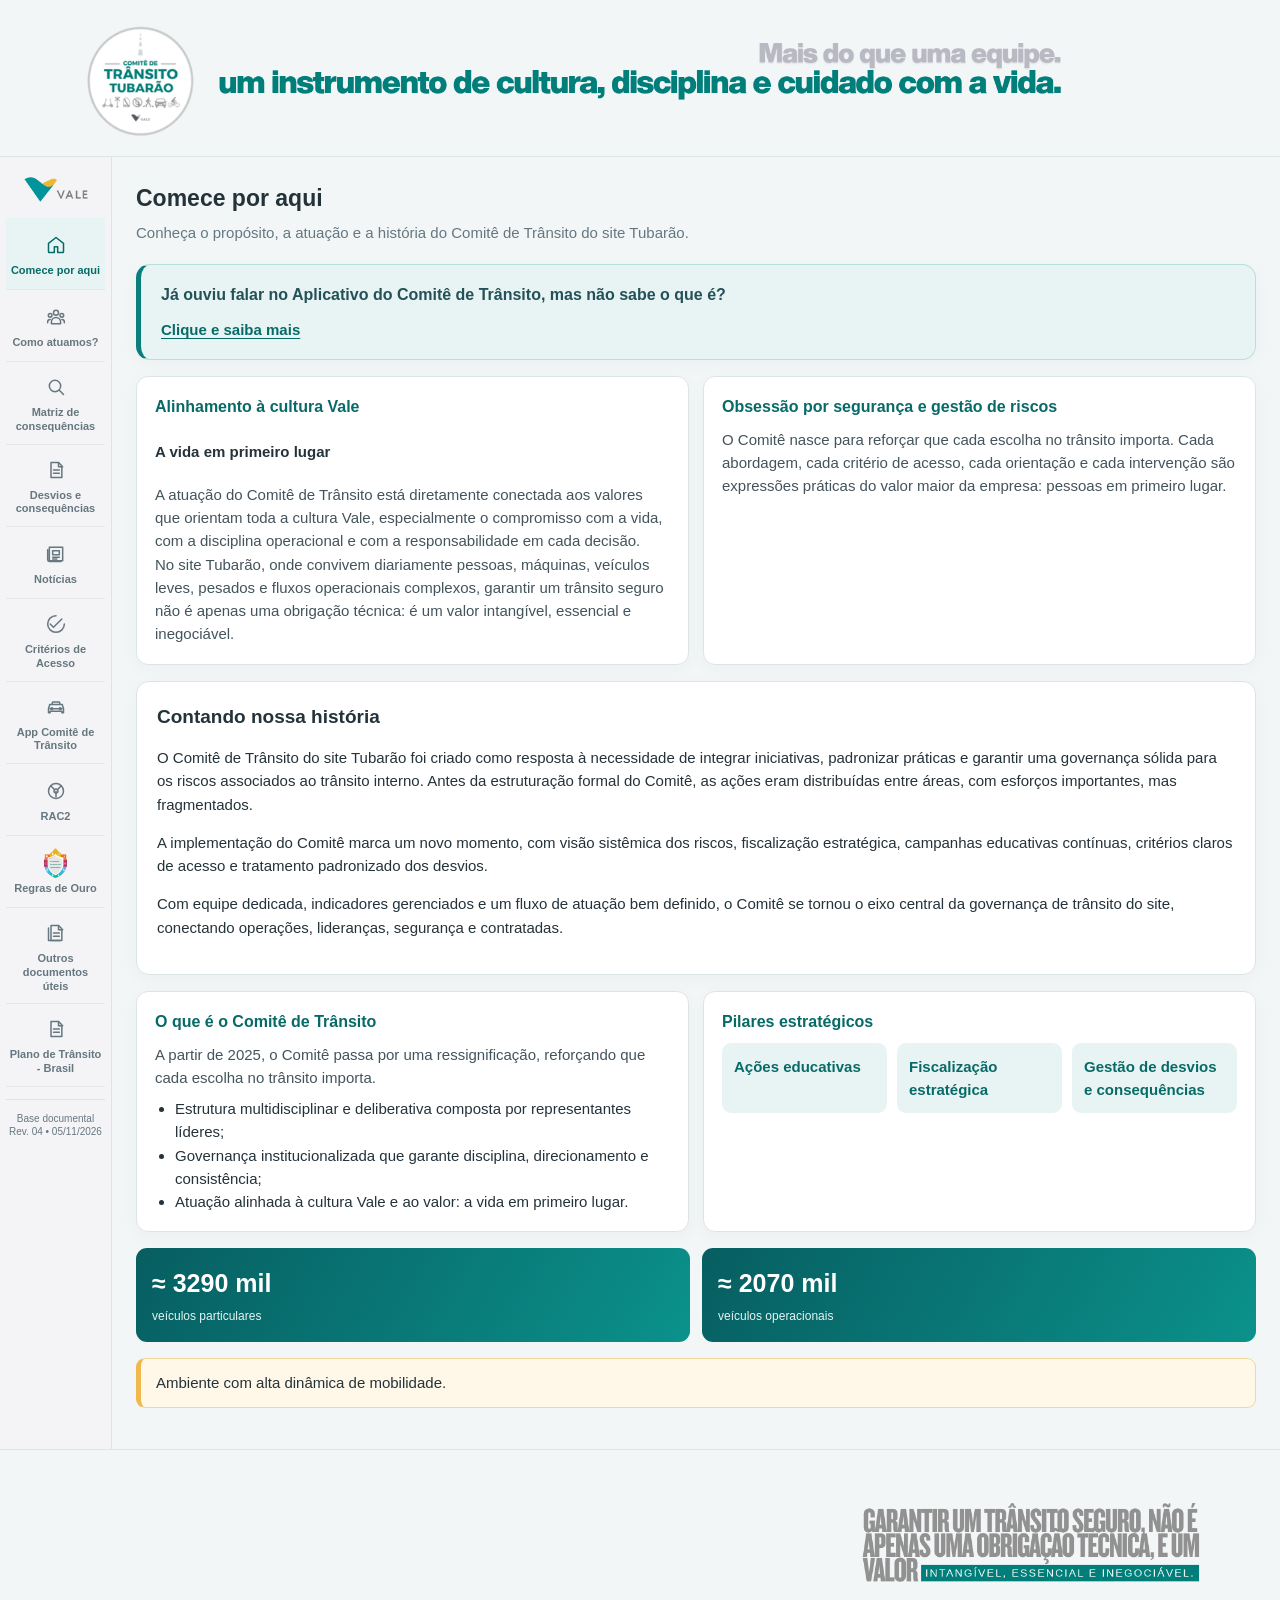
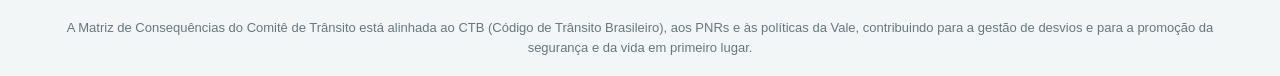
==== index.html @ 9d54a0bb "Add files via upload" ====
<!DOCTYPE html>
<html lang="pt-BR"><head><meta charset="UTF-8"><meta name="viewport" content="width=device-width, initial-scale=1">
<title>Central de Consulta | Matriz de Consequências</title>
<style>
:root{--teal:#087f7b;--teal2:#0c9992;--ink:#24323a;--muted:#667780;--bg:#f3f6f7;--line:#dce4e7;--red:#d94d58;--amber:#f1b84b}
*{box-sizing:border-box}body{margin:0;background:var(--bg);font:15px/1.55 "Segoe UI",Arial,sans-serif;color:var(--ink)}
header{background:var(--bg);color:var(--ink);padding:0;border-bottom:1px solid var(--line)}
header .header-banner{display:block;width:calc(100% - 48px);max-width:1152px;height:auto;margin:0 auto}
.shell{display:flex;min-height:calc(100vh - 105px)}aside{width:112px;flex-shrink:0;background:#f4f4f6;border-right:1px solid var(--line);padding:12px 6px}
.brand{display:none}
.golden-rules{display:flex;align-items:center;gap:24px;flex-wrap:wrap}.golden-rules img{display:block;width:180px;max-width:100%;height:auto;object-fit:contain}.golden-rules div{flex:1;min-width:200px}.golden-rules h3{margin:0 0 8px;color:var(--teal)}.golden-rules p{margin:0;color:var(--muted)}
nav button,nav a.nav-link{text-decoration:none;box-sizing:border-box;width:100%;display:flex;flex-direction:column;align-items:center;justify-content:center;gap:4px;text-align:center;background:transparent;color:#667780;padding:10px 3px;border-radius:0;border-bottom:1px solid #e4e6e8;margin:0;font-family:inherit;font-size:11px;line-height:1.25;font-weight:600;min-height:72px}
nav button.active,nav button:hover,nav a.nav-link:hover{background:#e8f4f3;color:#066b68}nav .ico{display:flex;width:30px;height:30px;flex:0 0 30px;align-items:center;justify-content:center;text-align:center;font-size:24px;line-height:1}
.side-bottom{border-top:1px solid var(--line);margin-top:12px;padding:12px 3px;color:var(--muted);font-size:10px;line-height:1.3;text-align:center}
main{flex:1;max-width:1200px;margin:0 auto;padding:24px;width:100%}
.page{display:none}.page.active{display:block}.sidebar-logo{display:block;width:78px;max-width:100%;height:auto;margin:4px auto 12px}.page-title{margin:0 0 4px;font-size:23px}.page-sub{margin:0 0 20px;color:var(--muted)}
.notice{background:#fff8e8;border:1px solid #f1d79b;border-left:5px solid var(--amber);padding:12px 15px;border-radius:9px;margin-bottom:17px}
.panel{background:white;border:1px solid var(--line);border-radius:13px;padding:20px;box-shadow:0 5px 18px #20343b08;margin-bottom:16px}
.panel h2{margin:0 0 4px;font-size:19px}.sub{color:var(--muted);margin:0 0 18px}
.grid{display:grid;grid-template-columns:repeat(2,minmax(0,1fr));gap:15px}label{display:block;font-weight:650;font-size:13px;margin-bottom:6px;color:#34464e}
select,input,textarea{width:100%;border:1px solid #cbd6da;border-radius:8px;padding:11px 12px;font:inherit;background:white;color:var(--ink)}textarea{min-height:90px;resize:vertical}
select:focus,input:focus,textarea:focus{outline:3px solid #0b918b22;border-color:var(--teal)}
.deviation-picker{position:relative}.deviation-picker>button{width:100%;min-height:46px;padding:11px 38px 11px 12px;text-align:left;background:white;border:1px solid #cbd6da;border-radius:8px;color:var(--ink);font:inherit;font-weight:400;line-height:1.4;white-space:normal;overflow-wrap:anywhere;position:relative}.deviation-picker>button::after{content:"⌄";position:absolute;right:13px;top:50%;transform:translateY(-50%);font-size:18px}.deviation-picker>button:focus{outline:3px solid #0b918b22;border-color:var(--teal)}.deviation-menu{position:absolute;z-index:20;top:calc(100% + 5px);left:0;right:0;padding:9px;background:white;border:1px solid var(--line);border-radius:9px;box-shadow:0 8px 24px #20343b24}.deviation-menu[hidden]{display:none}.deviation-menu input{margin-bottom:8px}.deviation-options{max-height:320px;overflow-y:auto}.deviation-options button{display:block;width:100%;padding:9px 10px;text-align:left;background:white;border-radius:6px;font:inherit;font-weight:400;line-height:1.4;white-space:normal;overflow-wrap:anywhere;word-break:normal}.deviation-options button:hover,.deviation-options button:focus{background:#e8f4f3;color:#066b68;outline:none}.deviation-options .no-options{padding:10px;color:var(--muted);font-size:13px}
.full{grid-column:1/-1}.actions{display:flex;gap:9px;flex-wrap:wrap;margin-top:16px}
button{border:0;border-radius:8px;padding:10px 14px;font-weight:700;font-size:13px;cursor:pointer}
.primary{background:var(--teal);color:white}.secondary{background:#edf2f3;color:#34464e}.danger{background:#fff0f0;color:#a22d38}.small{padding:7px 10px}
.result{margin-top:18px;display:none}.result.show{display:block}.result-head{display:flex;justify-content:space-between;gap:12px;flex-wrap:wrap;border-bottom:1px solid var(--line);padding-bottom:13px;margin-bottom:14px}
.chips{display:flex;gap:7px;flex-wrap:wrap;margin-top:8px}.chip{font-size:13px;font-weight:700;background:#e8f4f3;color:#086a67;border-radius:30px;padding:5px 9px}.severity.n5{background:#fff0a6;color:#805700;font-weight:800}.severity.n3{background:#f6d5d9;color:#800020;font-weight:800}.involved.n5{color:#805700;font-weight:800}.involved.n3{color:#800020;font-weight:800}.classification{background:#edf0fa;color:#46548c}
.outcomes,.stats{display:grid;grid-template-columns:repeat(2,minmax(0,1fr));gap:12px}.outcome,.stat{border:1px solid var(--line);border-radius:10px;padding:14px;background:#fcfdfd}.outcome h3{font-size:12px;text-transform:uppercase;letter-spacing:.5px;color:var(--muted);margin:0 0 8px}.committee-note{color:var(--red);font-size:12px;font-weight:700;margin:-4px 0 8px}
.stat strong{display:block;font-size:28px;color:var(--teal)}.stat span{color:var(--muted);font-size:12px}
.table-wrap{overflow:auto}table{border-collapse:collapse;width:100%;min-width:650px}th,td{padding:10px;border-bottom:1px solid var(--line);text-align:left;vertical-align:top}th{font-size:12px;text-transform:uppercase;color:var(--muted);background:#f8fafb}
.empty{color:#8a4c22;background:#fff8ef;border:1px solid #f0d5b7;padding:13px;border-radius:9px}.muted{color:var(--muted);font-size:12px}.locked{padding:25px;text-align:center;border:1px dashed #bdcbd0;border-radius:10px}
.badge{display:inline-block;background:#edf0fa;color:#46548c;padding:3px 8px;border-radius:20px;font-size:11px;font-weight:700}
dialog{width:min(680px,calc(100% - 30px));max-height:90vh;border:1px solid var(--line);border-radius:13px;padding:20px;color:var(--ink)}dialog::backdrop{background:#0008}dialog h2{margin:0 0 6px}dialog .grid{margin-top:16px}dialog .actions{justify-content:flex-end}
footer{padding:0;border-top:1px solid var(--line);background:var(--bg)}footer .footer-banner{display:block;width:calc(100% - 48px);max-width:1152px;height:auto;margin:0 auto}.footer-note{width:calc(100% - 48px);max-width:1152px;margin:0 auto;padding:12px 0 18px;color:var(--muted);font-size:13px;text-align:center}
.icon-defs{position:absolute;width:0;height:0;overflow:hidden}.ico svg,.criteria-icon svg{width:20px;height:20px;display:block;fill:none;stroke:currentColor;stroke-width:1.8;stroke-linecap:round;stroke-linejoin:round}.criteria-icon{color:#087f7b}.ico{color:inherit}.rules-menu-icon{display:block;width:30px;height:30px;object-fit:contain}

 .powerbi-embed{position:relative;width:100%;aspect-ratio:16/9;overflow:hidden;border:1px solid var(--line);border-radius:9px;background:#f8fafb}
.powerbi-embed iframe{position:absolute;inset:0;width:100%;max-width:100%;height:100%;border:0;overflow:hidden}
 .dashboard-stats{grid-template-columns:repeat(4,minmax(0,1fr));gap:10px}.dashboard-stats .stat{padding:10px 12px}.dashboard-stats .stat strong{font-size:23px}.info-grid{display:grid;grid-template-columns:repeat(2,minmax(0,1fr));gap:14px;margin-bottom:16px}.documents-list{display:grid;gap:14px}.info-card{background:white;border:1px solid var(--line);border-radius:12px;padding:18px;box-shadow:0 5px 18px #20343b08}.info-card h3{margin:0 0 8px;color:#086a67;font-size:16px}.info-card p{margin:0;color:#43545c}.app-callout{position:relative;margin:0 0 16px;padding:18px 20px;border:1px solid #b7dfdc;border-left:5px solid var(--teal);border-radius:14px;background:#e8f4f3;box-shadow:0 5px 18px #20343b08}.app-callout p{margin:0;color:#245158;font-size:16px;font-weight:650}.app-callout a{display:inline-block;margin-top:10px;color:#066b68;font-weight:800;text-decoration:underline;text-underline-offset:3px}.app-callout a:focus{outline:3px solid #0b918b44;outline-offset:3px;border-radius:3px}.news-grid{display:grid;grid-template-columns:repeat(2,minmax(0,1fr));gap:16px}.news-card{overflow:hidden;background:white;border:1px solid var(--line);border-radius:13px;box-shadow:0 5px 18px #20343b08}.news-card img{display:block;width:100%;height:auto;max-height:520px;object-fit:contain;background:#f8fafb}.news-copy{padding:17px}.news-copy h3{margin:0 0 8px;color:#086a67;font-size:17px}.news-copy p{margin:0;color:#43545c}.info-card ul{margin:8px 0 0;padding-left:20px}.pillars{display:grid;grid-template-columns:repeat(3,minmax(0,1fr));gap:10px}.pillar{background:#e8f4f3;border-radius:9px;padding:12px;font-weight:700;color:#086a67}.metrics{display:grid;grid-template-columns:repeat(2,minmax(0,1fr));gap:12px;margin:16px 0}.metric{background:linear-gradient(120deg,#075e61,#0b918b);color:white;border-radius:11px;padding:16px}.metric strong{display:block;font-size:25px}.metric span{font-size:12px;color:#e4f5f3}.criteria-grid{display:grid;grid-template-columns:repeat(2,minmax(0,1fr));gap:14px}.criteria-card{background:white;border:1px solid var(--line);border-top:4px solid var(--teal);border-radius:11px;padding:17px;box-shadow:0 5px 18px #20343b08}.criteria-card h3{display:flex;align-items:center;gap:9px;margin:0 0 10px;color:#086a67;font-size:16px}.criteria-icon{display:inline-flex;align-items:center;justify-content:center;flex:0 0 32px;width:32px;height:32px;border-radius:8px;background:#e8f4f3;font-size:21px;line-height:1}.criteria-card p{margin:0 0 10px;color:#43545c}.criteria-card p:last-child{margin-bottom:0}.criteria-card .criteria-docs{padding-top:9px;border-top:1px solid var(--line)} .criteria-card .criteria-docs strong{color:var(--ink)}.criteria-card.highlight{border-top-color:var(--amber)}.criteria-wide{grid-column:1/-1}.resource-link{display:inline-block;text-decoration:none;padding:10px 14px;border-radius:8px;font-weight:700;font-size:13px}
@media(max-width:760px){.shell{display:block}aside{width:100%;padding:8px;border-right:0;border-bottom:1px solid var(--line)}.brand{display:none}nav{display:flex;overflow:auto;gap:4px}nav button,nav a.nav-link{white-space:nowrap;width:auto;margin:0;font-size:12px}.footer-note{width:calc(100% - 30px)}.side-bottom{display:none}main{padding:15px}.grid,.outcomes,.stats,.info-grid,.news-grid,.pillars,.metrics,.criteria-grid{grid-template-columns:1fr}.dashboard-stats{grid-template-columns:repeat(2,minmax(0,1fr))}header{padding:0}.header-banner,footer .footer-banner{width:calc(100% - 30px)}}
.report-table{margin-bottom:22px}.report-table h2{margin:0 0 10px}.report-table table{min-width:0;table-layout:fixed}.report-table th,.report-table td{text-align:center;vertical-align:middle;overflow-wrap:anywhere;word-break:normal}.report-table th:first-child,.report-table td:first-child{width:23%;text-align:left}.report-table .potential-n5{color:#805700;background:#fff0a6;font-weight:800}.report-table .potential-n3{color:#800020;background:#f6d5d9;font-weight:800}.print-actions{margin:0 0 16px}
@media print{body{background:white;font-size:11pt}header,aside,footer,.print-actions{display:none!important}.shell,main{display:block!important;min-height:0;margin:0;padding:0;max-width:none;width:100%}.page{display:none!important}body.print-report #page-relatorio{display:block!important}body.print-consult #page-consulta{display:block!important}body.print-criteria #page-criterios{display:block!important}body.print-consult #page-consulta>*:not(.panel){display:none!important}body.print-consult #page-consulta .panel{box-shadow:none;border:0;padding:0;margin:0}body.print-consult #page-consulta .panel>.grid,body.print-consult #page-consulta .panel>.actions{display:none!important}body.print-consult #result{display:block!important;margin:0}body.print-consult .result-head button{display:none!important}.panel{box-shadow:none;border:0;padding:0}.table-wrap{overflow:visible}table{width:100%;min-width:0;font-size:9pt}th,td{padding:5px;border:1px solid #aaa}thead{display:table-header-group}tr{break-inside:avoid}.report-table{break-inside:auto}}

</style></head>
<body>
<svg class="icon-defs" xmlns="http://www.w3.org/2000/svg" aria-hidden="true">
<symbol id="i-home" viewBox="0 0 24 24"><path d="m3 10 9-7 9 7v10a1 1 0 0 1-1 1h-6v-7h-4v7H4a1 1 0 0 1-1-1z"/></symbol>
<symbol id="i-search" viewBox="0 0 24 24"><circle cx="10.8" cy="10.8" r="6.8"/><path d="m16 16 5 5"/></symbol>
<symbol id="i-report" viewBox="0 0 24 24"><path d="M6 3h9l4 4v14H6z"/><path d="M15 3v5h5M9 12h7M9 16h7"/></symbol>
<symbol id="i-committee" viewBox="0 0 24 24"><circle cx="12" cy="7" r="3"/><circle cx="5" cy="10" r="2.2"/><circle cx="19" cy="10" r="2.2"/><path d="M6.5 20v-2a5.5 5.5 0 0 1 11 0v2zM2 19v-1a3 3 0 0 1 3-3m17 4v-1a3 3 0 0 0-3-3"/></symbol>
<symbol id="i-news" viewBox="0 0 24 24"><path d="M4 4h16v16H4zM2 7v12a2 2 0 0 0 2 2h14"/><path d="M8 8h8v5H8zM8 16h8M8 18h5"/></symbol>
<symbol id="i-check" viewBox="0 0 24 24"><path d="m5 12 4 4L19 6"/><path d="M12 2a10 10 0 1 0 10 10"/></symbol>
<symbol id="i-golden-rules" viewBox="0 0 24 24"><path d="M12 2 3 6v6c0 5 5 8.5 9 10 4-1.5 9-5 9-10V6z"/><path d="m7 10 2-1v7m-2 0h4"/><rect x="13" y="9" width="4" height="7" rx="2"/></symbol>
<symbol id="i-wheel" viewBox="0 0 24 24"><circle cx="12" cy="12" r="9"/><circle cx="12" cy="12" r="2.3"/><path d="m5.6 5.6 4.8 4.8m8-4.8-4.8 4.8m-1.6 2.3v6.1"/></symbol>
<symbol id="i-leadership" viewBox="0 0 24 24"><circle cx="9" cy="7" r="3"/><path d="M3.5 19v-1a5.5 5.5 0 0 1 11 0v1zM17 4.5a3 3 0 0 1 0 5.8M17 13a4 4 0 0 1 3.5 4v2"/></symbol>
<symbol id="i-family" viewBox="0 0 24 24"><circle cx="8" cy="7" r="2.7"/><circle cx="16" cy="7" r="2.7"/><path d="M2.5 19v-1a5.5 5.5 0 0 1 11 0v1zm9 0v-1a5.5 5.5 0 0 1 10 0v1z"/><path d="M12 11.5v3"/></symbol>
<symbol id="i-accessibility" viewBox="0 0 24 24"><circle cx="12" cy="4" r="1.8"/><path d="M5 8h14M12 8l-2 6h5l3 6M10 14l-3 6"/><circle cx="12" cy="14" r="7"/></symbol>
<symbol id="i-care" viewBox="0 0 24 24"><path d="M12 20s-8-4.5-8-10a4.5 4.5 0 0 1 8-2.8A4.5 4.5 0 0 1 20 10c0 5.5-8 10-8 10z"/><path d="M8 12h2l1.2-2.3L13 15l1.2-3H16"/></symbol>
<symbol id="i-age" viewBox="0 0 24 24"><circle cx="12" cy="6" r="3"/><path d="M6 21v-2a6 6 0 0 1 12 0v2M12 12v8m-4-4h8"/></symbol>
<symbol id="i-car" viewBox="0 0 24 24"><path d="m3 14 1.5-5h15L21 14v5h-2v-2H5v2H3zM5 14h14M7 9l1-3h8l1 3"/><circle cx="7" cy="14" r="1"/><circle cx="17" cy="14" r="1"/></symbol>
<symbol id="i-clock" viewBox="0 0 24 24"><circle cx="12" cy="12" r="9"/><path d="M12 7v5l3.5 2"/></symbol>
<symbol id="i-target" viewBox="0 0 24 24"><circle cx="12" cy="12" r="9"/><circle cx="12" cy="12" r="5"/><circle cx="12" cy="12" r="1"/><path d="m13 11 7-7m-4 0h4v4"/></symbol>
<symbol id="i-driver" viewBox="0 0 24 24"><path d="m3 14 1.5-5h15L21 14v5h-2v-2H5v2H3zM5 14h14M7 9l1-3h8l1 3"/><circle cx="7" cy="14" r="1"/><circle cx="17" cy="14" r="1"/><path d="M12 3v5m-2.5-2.5h5"/></symbol>
<symbol id="i-documents" viewBox="0 0 24 24"><path d="M6 3h9l4 4v14H6z"/><path d="M15 3v5h5M9 12h7M9 16h7"/><path d="M3 6v15h14"/></symbol>
<symbol id="i-lock" viewBox="0 0 24 24"><rect x="4" y="10" width="16" height="11" rx="2"/><path d="M8 10V7a4 4 0 1 1 8 0v3M12 14v3"/></symbol>
</svg>
<header><img class="header-banner" src="Topo%20-%20comit%C3%AA.png" alt="Comitê de Trânsito — um instrumento de cultura, disciplina e cuidado com a vida"></header>
<div class="shell">
<aside><div class="brand">CENTRAL DE CONSULTA</div><img class="sidebar-logo" src="Vale%20logo%20-%20No%20BG.png" alt="Vale"><nav>
<button class="active" data-page="inicio"><span class="ico"><svg aria-hidden="true"><use href="#i-home"/></svg></span>Comece por aqui</button>
<a class="nav-link" href="https://comitedetransito.github.io/navale/procedimentos/" target="_blank" rel="noopener noreferrer"><span class="ico"><svg aria-hidden="true"><use href="#i-committee"/></svg></span>Como atuamos?</a>
<button data-page="consulta"><span class="ico"><svg aria-hidden="true"><use href="#i-search"/></svg></span>Matriz de consequências</button>
<button data-page="relatorio"><span class="ico"><svg aria-hidden="true"><use href="#i-report"/></svg></span>Desvios e consequências</button>
<button data-page="noticias"><span class="ico"><svg aria-hidden="true"><use href="#i-news"/></svg></span>Notícias</button>
<button data-page="criterios"><span class="ico"><svg aria-hidden="true"><use href="#i-check"/></svg></span>Critérios de Acesso</button>
<button data-page="app-comite"><span class="ico"><svg aria-hidden="true"><use href="#i-car"/></svg></span>App Comitê de Trânsito</button>
<button data-page="rac02"><span class="ico"><svg aria-hidden="true"><use href="#i-wheel"/></svg></span>RAC2</button>
<button data-page="regras-ouro"><span class="ico"><img src="regras-ouro.svg" alt="" class="rules-menu-icon"></span>Regras de Ouro</button>
<button data-page="outros-documentos"><span class="ico"><svg aria-hidden="true"><use href="#i-documents"/></svg></span>Outros documentos úteis</button>
<a class="nav-link" href="https://vale.softexpert.com/se/v60887/document/dc_view_document/api_view_document.php?cddocument=31515&nmfile=PRO_021346_Plano+de+Tr%C3%A2nsito+da+Explora%C3%A7%C3%A3o+Brasil.pdf" target="_blank" rel="noopener noreferrer"><span class="ico"><svg aria-hidden="true"><use href="#i-report"/></svg></span>Plano de Trânsito - Brasil</a>

</nav><div class="side-bottom">Base documental Rev. 04 • 05/11/2026</div></aside>
<main>
<section class="page active" id="page-inicio">
<h2 class="page-title">Comece por aqui</h2>
<p class="page-sub">Conheça o propósito, a atuação e a história do Comitê de Trânsito do site Tubarão.</p>
<div class="app-callout"><p>Já ouviu falar no Aplicativo do Comitê de Trânsito, mas não sabe o que é?</p><a href="#page-app-comite" onclick="go('app-comite'); return false;">Clique e saiba mais</a></div>
<div class="info-grid">
<div class="info-card"><h3>Alinhamento à cultura Vale</h3><h4>A vida em primeiro lugar</h4><p>A atuação do Comitê de Trânsito está diretamente conectada aos valores que orientam toda a cultura Vale, especialmente o compromisso com a vida, com a disciplina operacional e com a responsabilidade em cada decisão.</p><p>No site Tubarão, onde convivem diariamente pessoas, máquinas, veículos leves, pesados e fluxos operacionais complexos, garantir um trânsito seguro não é apenas uma obrigação técnica: é um valor intangível, essencial e inegociável.</p></div>
<div class="info-card"><h3>Obsessão por segurança e gestão de riscos</h3><p>O Comitê nasce para reforçar que cada escolha no trânsito importa. Cada abordagem, cada critério de acesso, cada orientação e cada intervenção são expressões práticas do valor maior da empresa: pessoas em primeiro lugar.</p></div>
</div>
<section class="panel"><h2>Contando nossa história</h2><p>O Comitê de Trânsito do site Tubarão foi criado como resposta à necessidade de integrar iniciativas, padronizar práticas e garantir uma governança sólida para os riscos associados ao trânsito interno. Antes da estruturação formal do Comitê, as ações eram distribuídas entre áreas, com esforços importantes, mas fragmentados.</p><p>A implementação do Comitê marca um novo momento, com visão sistêmica dos riscos, fiscalização estratégica, campanhas educativas contínuas, critérios claros de acesso e tratamento padronizado dos desvios.</p><p>Com equipe dedicada, indicadores gerenciados e um fluxo de atuação bem definido, o Comitê se tornou o eixo central da governança de trânsito do site, conectando operações, lideranças, segurança e contratadas.</p></section>
<div class="info-grid">
<div class="info-card"><h3>O que é o Comitê de Trânsito</h3><p>A partir de 2025, o Comitê passa por uma ressignificação, reforçando que cada escolha no trânsito importa.</p><ul><li>Estrutura multidisciplinar e deliberativa composta por representantes líderes;</li><li>Governança institucionalizada que garante disciplina, direcionamento e consistência;</li><li>Atuação alinhada à cultura Vale e ao valor: a vida em primeiro lugar.</li></ul></div>
<div class="info-card"><h3>Pilares estratégicos</h3><div class="pillars"><div class="pillar">Ações educativas</div><div class="pillar">Fiscalização estratégica</div><div class="pillar">Gestão de desvios e consequências</div></div></div>
</div>
<div class="metrics"><div class="metric"><strong>≈ 3290 mil</strong><span>veículos particulares</span></div><div class="metric"><strong>≈ 2070 mil</strong><span>veículos operacionais</span></div></div>
<div class="notice">Ambiente com alta dinâmica de mobilidade.</div>

</section>
<section class="page" id="page-consulta">
<h2 class="page-title">Matriz de consequências</h2><p class="page-sub">Selecione o desvio, o público envolvido e a reincidência.</p>
<div class="stats dashboard-stats"><div class="stat"><strong id="statDevs">0</strong><span>Tipos de desvio cadastrados</span></div><div class="stat"><strong id="statGroups">0</strong><span>Regras / grupos de aplicação</span></div><div class="stat"><strong id="statPublics">0</strong><span>Públicos cadastrados</span></div><div class="stat"><strong id="statSpeed">3</strong><span>Faixas específicas de velocidade</span></div></div>
<div class="panel"><div class="grid"><div class="full"><label id="deviationLabel">Tipo de desvio</label><div class="deviation-picker"><button type="button" id="deviationPickerButton" aria-haspopup="listbox" aria-expanded="false" aria-labelledby="deviationLabel deviationPickerButton">Selecione um desvio...</button><div class="deviation-menu" id="deviationPickerMenu" hidden><input id="deviationSearch" type="search" placeholder="Buscar desvio..." aria-label="Buscar desvio"><div class="deviation-options" id="deviationOptions" role="listbox" aria-labelledby="deviationLabel"></div></div></div><select id="deviation" hidden><option value="">Selecione um desvio...</option></select></div>
<div><label>Público / vínculo do envolvido</label><select id="person" disabled><option value="">Selecione primeiro o desvio</option></select></div>
<div><label>Histórico de ocorrência</label><select id="occurrence"><option value="first">1º evento</option><option value="second">1ª reincidência</option><option value="more">Demais reincidências</option></select></div></div>
<div class="actions"><button class="secondary" id="clear">Limpar</button></div><section id="result" class="result" aria-live="polite"></section></div>
</section>
<section class="page" id="page-relatorio">
<h2 class="page-title">Desvios, públicos e consequências</h2>
<p class="page-sub">Listagem completa da matriz para consulta e impressão.</p>
<div class="panel print-actions"><div class="grid"><div><label id="reportDeviationLabel">Desvio</label><div class="deviation-picker"><button type="button" id="reportDeviationPickerButton" aria-haspopup="listbox" aria-expanded="false" aria-labelledby="reportDeviationLabel reportDeviationPickerButton">Todos os desvios</button><div class="deviation-menu" id="reportDeviationPickerMenu" hidden><input id="reportDeviationSearch" type="search" placeholder="Buscar desvio..." aria-label="Buscar desvio no relatório"><div class="deviation-options" id="reportDeviationOptions" role="listbox" aria-labelledby="reportDeviationLabel"></div></div></div><select id="reportDeviation" hidden><option value="">Todos os desvios</option></select></div><div><label for="reportPublic">Público</label><select id="reportPublic"><option value="">Todos os públicos</option></select></div><div class="full"><label for="reportConsequence">Consequência</label><select id="reportConsequence"><option value="">Todas as consequências</option></select></div><div class="full"><label for="reportPotential">Potencial</label><select id="reportPotential"><option value="">Todos os potenciais</option><option value="N5">N5</option><option value="N3">N3</option></select></div></div><div class="actions"><button class="secondary" id="reportClear">Limpar filtros</button><button class="primary" onclick="printPage('report')">Imprimir relatório</button></div></div>
<div id="reportTables"></div>
</section>
<section class="page" id="page-noticias">
<h2 class="page-title">Notícias e informativos</h2>
<p class="page-sub">Orientações e comunicados do Comitê de Trânsito.</p>
<div class="news-grid">
<article class="news-card"><img src="WhatsApp%20Image%202026-11-03%20at%2013.58.40.jpeg" alt="Comparativo do estacionamento externo da Usina VIII em outubro e novembro de 2026"><div class="news-copy"><h3>Usina VIII: evolução na organização do estacionamento</h3><p>As rondas da vigilância de trânsito contribuíram para melhorar a organização e o aproveitamento do estacionamento externo. Respeite a sinalização e utilize somente as vagas permitidas.</p></div></article>
<article class="news-card"><img src="Divulga%C3%A7%C3%B5es%20SegurPRO%20-%20Cliente%20Vale%20(17).png" alt="Informativo com regras de trânsito e estacionamento na Usina VIII"><div class="news-copy"><h3>Usina VIII: atenção às regras de trânsito e estacionamento</h3><p>Não estacione em vagas exclusivas para ônibus, áreas sinalizadas com restrição ou locais que obstruam a circulação e manobra. O acesso de motocicletas às áreas Vale também segue as restrições informadas no comunicado.</p></div></article>
<article class="news-card"><img src="Vale%20-%20Uso%20terminal%20de%20Carapina%20(2).png" alt="Informativo sobre horários e regras para permanência de ônibus no terminal da Portaria de Carapina"><div class="news-copy"><h3>Uso do terminal de ônibus da Portaria de Carapina</h3><p>Nos horários de maior movimento — das 5h às 8h e das 16h às 19h — o tempo máximo para embarque e desembarque é de 5 minutos. Fora desses horários, ônibus não podem permanecer no terminal.</p></div></article>
<article class="news-card"><img src="Registro%20de%20eventos%20com%20ve%C3%ADculos%20-%20SAP.jpeg" alt="Fluxo para identificar o responsável e registrar eventos com veículos no SAP"><div class="news-copy"><h3>Registro de eventos com veículos no SAP</h3><p>Antes de registrar, identifique e direcione o evento ao responsável correto. Confirme quem é responsável pelo veículo e pela atividade; o prazo para tratamento do evento é de 7 dias.</p></div></article>
</div>
</section>
<section class="page" id="page-criterios">
<h2 class="page-title">Critérios de Acesso</h2>
<p class="page-sub">Critérios para acesso com veículo particular no site Tubarão • Comitê de Trânsito • Rev. 02 — 30/06/2026.</p>
<div class="notice">Consulte os critérios de elegibilidade e a documentação necessária para cada situação. A solicitação deve ser encaminhada pelos canais indicados.</div>
<div class="actions print-actions"><button class="primary" onclick="printPage('criteria')">Imprimir critérios</button></div>
<div class="criteria-grid">
<article class="criteria-card"><h3><span class="criteria-icon" aria-hidden="true"><svg><use href="#i-leadership"/></svg></span>Liderança formal</h3><p>Concedido a empregados(as) Vale que ocupam cargo de supervisor ou superior, caracterizando posição de liderança formal na Vale, incluindo líder técnico(a), conforme o grade do relatório MDM – RH.</p><p class="criteria-docs"><strong>Documentação:</strong><br>Enviar imagem do CRLV e CNH + nº da solicitação gerada no APP para <a href="mailto:comite.transito.tubarao@vale.com">comite.transito.tubarao@vale.com</a>.</p></article>
<article class="criteria-card"><h3><span class="criteria-icon" aria-hidden="true"><svg><use href="#i-family"/></svg></span>Medicina — Projeto Cegonha</h3><p>Concedido a gestantes até a criança completar 6 anos, mães atípicas e pais atípicos solteiros com guarda da criança até 12 anos, mediante aprovação da Medicina do Trabalho.</p><p class="criteria-docs"><strong>Documentação</strong><br>Enviar para <a href="mailto:saude.tubarao@vale.com">saude.tubarao@vale.com</a> o número da solicitação e:<br>• Gestante: laudo da gestação.<br>• Mães atípicas: laudo da criança e comprovante de idade.<br>• Pais atípicos solteiros: laudo da criança, comprovante de idade, comprovante do estado civil e comprovante da guarda.<br>Enviar imagem do CRLV e da CNH, junto com o número da solicitação, para <a href="mailto:comite.transito.tubarao@vale.com">comite.transito.tubarao@vale.com</a>.</p></article>
<article class="criteria-card"><h3><span class="criteria-icon" aria-hidden="true"><svg><use href="#i-accessibility"/></svg></span>Medicina — mobilidade reduzida</h3><p>Concedido a empregados(as) com mobilidade reduzida grave, mediante aprovação da Medicina do Trabalho, por prazo determinado ou indeterminado nos casos permanentes.</p><p class="criteria-docs"><strong>Documentação</strong><br>Enviar laudo médico para <a href="mailto:saude.tubarao@vale.com">saude.tubarao@vale.com</a>, junto com o número da solicitação. Enviar imagem do CRLV e da CNH, junto com o número da solicitação, para <a href="mailto:comite.transito.tubarao@vale.com">comite.transito.tubarao@vale.com</a>.</p></article>
<article class="criteria-card"><h3><span class="criteria-icon" aria-hidden="true"><svg><use href="#i-care"/></svg></span>Assistência social</h3><p>Concedido por tempo determinado a empregados(as), após avaliação da equipe de Serviço Social, nas situações de cônjuge de gestante de risco ou familiar em condição grave de saúde.</p><p class="criteria-docs"><strong>Documentação</strong><br>Enviar comprovação para <a href="mailto:francislene.cordeiro@vale.com">francislene.cordeiro@vale.com</a>, junto com o número da solicitação. Enviar imagem do CRLV e da CNH, junto com o número da solicitação, para <a href="mailto:comite.transito.tubarao@vale.com">comite.transito.tubarao@vale.com</a>.</p></article>
<article class="criteria-card"><h3><span class="criteria-icon" aria-hidden="true"><svg><use href="#i-age"/></svg></span>60+ — prioridade por lei</h3><p>Concedido a empregados(as) com 60 anos ou mais, conforme relatório MDM RH.</p><p class="criteria-docs"><strong>Documentação</strong><br>Enviar imagem do CRLV e da CNH, junto com o número da solicitação, para <a href="mailto:comite.transito.tubarao@vale.com">comite.transito.tubarao@vale.com</a>.</p></article>
<article class="criteria-card"><h3><span class="criteria-icon" aria-hidden="true"><svg><use href="#i-car"/></svg></span>Reserva diária rotativa</h3><p>Concedida a 100% dos(as) empregados(as) mobilizados(as) no site, mediante cadastro no aplicativo do Comitê. A solicitação deve ser realizada diariamente para utilização no dia seguinte.</p><p class="criteria-docs"><strong>Documentação necessária</strong><br>Imagem do CRLV, imagem da CNH e número da solicitação. Enviar para <a href="mailto:comite.transito.tubarao@vale.com">comite.transito.tubarao@vale.com</a>.</p></article>
<article class="criteria-card highlight"><h3><span class="criteria-icon" aria-hidden="true"><svg><use href="#i-clock"/></svg></span>Credencial de turno</h3><p>Concedida a empregados(as) que atuam em regime de turno, com acesso permitido entre 18h e 7h. Finais de semana e feriados têm acesso liberado. Não permite uso no horário administrativo.</p><p class="criteria-docs"><strong>Documentação</strong><br>Enviar imagem do CRLV e da CNH, junto com o número da solicitação, para <a href="mailto:comite.transito.tubarao@vale.com">comite.transito.tubarao@vale.com</a>.</p></article>
<article class="criteria-card"><h3><span class="criteria-icon" aria-hidden="true"><svg><use href="#i-target"/></svg></span>Função estratégica</h3><p>Concedido a empregados(as) em funções estratégicas, mediante análise e aprovação do VP 2, conforme vagas disponíveis.</p><p class="criteria-docs"><strong>Documentação</strong><br>Enviar imagem do CRLV e da CNH, junto com o número da solicitação, para <a href="mailto:comite.transito.tubarao@vale.com">comite.transito.tubarao@vale.com</a>.</p></article>
<article class="criteria-card criteria-wide"><h3><span class="criteria-icon" aria-hidden="true"><svg><use href="#i-driver"/></svg></span>Adicionar +1 condutor(a)</h3><p>Permite incluir um(a) empregado(a) Vale (MDM) como condutor(a) adicional, sem aumentar a quantidade de veículos no site.</p><p class="criteria-docs"><strong>Documentação</strong><br>Enviar imagem do CRLV e da CNH, junto com o número da solicitação, para <a href="mailto:comite.transito.tubarao@vale.com">comite.transito.tubarao@vale.com</a>.</p></article>
</div>
</section>
<section class="page" id="page-app-comite">
<h2 class="page-title">App Comitê de Trânsito</h2>
<p class="page-sub">Uma ferramenta para consultar os critérios de acesso e reservar vagas de estacionamento no site Tubarão.</p>
<div class="info-grid">
<div class="info-card"><h3>O que é o App Comitê de Trânsito?</h3><p>O aplicativo disponibiliza vagas de estacionamento para empregados Vale conforme critérios de acesso. Além de atender lideranças formais, funções estratégicas, empregados em regime de turno, pessoas com mobilidade reduzida, empregados 60+ e integrantes do Projeto Cegonha, entre outros critérios, o app também oferece a possibilidade de solicitar uma vaga por meio da <strong>Reserva diária</strong>.</p></div>
<div class="info-card"><h3>Reserva diária</h3><p>A Reserva diária permite que qualquer colaborador Vale contratado solicite uma vaga de estacionamento dentro do site Tubarão. São <strong>100 vagas disponíveis</strong>; as reservas podem ser feitas a partir das <strong>7h30</strong> para uso no próximo dia útil.</p><p>Consulte os <button class="secondary small" type="button" onclick="go('criterios')">Critérios de Acesso</button> para conhecer as demais modalidades e orientações.</p></div>
</div>
<div class="panel"><h2>Acesse o aplicativo</h2><p class="sub">Disponível em desktop e dispositivos móveis.</p><a class="primary resource-link" href="https://apps.powerapps.com/play/e/default-7893571b-6c2c-4cef-b4da-7d4b266a0626/a/4e71437c-0743-43a7-8710-01e9f033813a?tenantId=7893571b-6c2c-4cef-b4da-7d4b266a0626&amp;hint=f9a63997-e200-4210-bbce-1cea4f781a23&amp;sourcetime=1778665294107&amp;source=portal" target="_blank" rel="noopener noreferrer">Abrir App Comitê de Trânsito ↗</a></div>
</section>
<section class="page" id="page-regras-ouro">
<h2 class="page-title">10 Regras de Ouro da Segurança</h2>
<p class="page-sub">A vida em primeiro lugar: segurança em cada decisão.</p>
<div class="panel golden-rules">
<img src="regras-ouro.svg" alt="Ícone vetorizado das 10 Regras de Ouro da Segurança Vale">
<div><h3>Regras de Ouro</h3><p>Um compromisso com a vida e a prevenção de riscos.</p><p><a class="primary resource-link" href="https://comitedetransito.github.io/navale/10-regras-de-ouro-Vale.pdf" target="_blank" rel="noopener noreferrer">Abrir 10 Regras de Ouro (PDF) ↗</a></p></div>
</div>
</section>
<section class="page" id="page-rac02">
<h2 class="page-title">RAC2</h2>
<p class="page-sub">Acesse o material de referência do RAC2.</p>
<div class="info-card"><h3>Requisitos de Atividades Críticas — RAC2</h3><p>Consulte o conteúdo disponível no repositório do Comitê de Trânsito.</p><p><a class="primary resource-link" href="https://comitedetransito.github.io/navale/RAC%2002%20-%20Ve%C3%ADculos%20automotores%20leves%20-%20M%C3%A9dia%20resolu%C3%A7%C3%A3o.pdf" target="_blank" rel="noopener noreferrer">Visualizar RAC2 ↗</a></p></div>
</section>
<section class="page" id="page-outros-documentos">
<h2 class="page-title">Outros documentos úteis</h2>
<p class="page-sub">Documentos Vale de referência para gestão de desvios, eventos e segurança no trânsito.</p>
<div class="documents-list">
<div class="info-card"><h3>POL-0041-G - Gestão de Desvios de Conduta</h3><p><a class="primary resource-link" href="https://vale.softexpert.com/se/generic/gn_linkshare/linkshare.php?key=25Dl6RZ0KDF&amp;cdisosystem=73" target="_blank" rel="noopener noreferrer">Abrir documento ↗</a></p></div>
<div class="info-card"><h3>PNR-000070 - Gerenciamento de Eventos de Saúde, Segurança Ocupacional e de Processos, Meio Ambiente e Comunidade</h3><p><a class="primary resource-link" href="https://vale.softexpert.com/se/generic/gn_linkshare/linkshare.php?key=1dd7CQ2er2Fu&amp;cdisosystem=73" target="_blank" rel="noopener noreferrer">Abrir documento ↗</a></p></div>
<div class="info-card"><h3>PGS-007245 - Diretrizes para Monitoramento de Fadiga e Telemetria Veicular</h3><p><a class="primary resource-link" href="https://vale.softexpert.com/se/generic/gn_linkshare/linkshare.php?key=12bCKZ1CPPGK&amp;cdisosystem=73" target="_blank" rel="noopener noreferrer">Abrir documento ↗</a></p></div>
</div>
</section>

</main></div><footer><img class="footer-banner" src="rodap%C3%A9%20-%20comit%C3%AA.png" alt="Garantir um trânsito seguro não é apenas uma obrigação técnica, é um valor intangível, essencial e inegociável."><p class="footer-note">A Matriz de Consequências do Comitê de Trânsito está alinhada ao CTB (Código de Trânsito Brasileiro), aos PNRs e às políticas da Vale, contribuindo para a gestão de desvios e para a promoção da segurança e da vida em primeiro lugar.</p></footer>
<script>
let groups = {
 A:{id:"A",potential:"N5",classification:"N5",audience:"Empregado mobilizado (veículo)",people:["Empregado mobilizado"],events:["Procedimento incompleto de transposição de PN","Veículo em condições irregulares / manutenção vencida","Não obedecer à sinalização de trânsito","Direção perigosa","Não conceder preferência ao pedestre","CNH incompatível com o tipo de veículo","Velocidade incompatível com a via","Falha de ré indevida","Falta de documentação obrigatória (CTB / Vale, quando aplicável)","Desacato a agentes de trânsito","Transporte irregular de carga","Estacionar ou parar em local irregular","Descumprir fluxo de interdição de vias","Descumprir restrição de circulação de veículos/equipamentos com velocidade inferior a 20 km/h (nos horários 06h30–08h00, 11h00–13h00 e 15h30–17h00)","Condição e/ou comportamento inseguro (ex.: sentar/deitar em áreas de circulação, permanecer em pontos cegos, acessar áreas isoladas ou outras situações de exposição desnecessária a riscos operacionais)"],
 outcomes:{
 first:["Feedback contínuo (Vale)","Advertência formal (Contratadas)","Evidência SAP"],
 second:["Suspensão da credencial (Vale/Contratadas)","Feedback contínuo (Vale)","Notificação contratual (Contratadas)","Evidência SAP"],
 more:["Revogação da credencial (Vale/Contratadas)","Revogação do Passaporte RAC2 (condutor)","Multa contratual (Contratadas)","Evidência SAP"]}},
 B:{id:"B",potential:"N5",classification:"N5",audience:"Empregado não mobilizado / particular / fornecedor / visitante (veículo)",people:["Empregado não mobilizado","Particular","Fornecedor","Visitante"],events:["Procedimento incompleto de transposição de PN","Veículo em condições irregulares / manutenção vencida","Não obedecer à sinalização de trânsito","Direção perigosa","Não conceder preferência ao pedestre","CNH incompatível com o tipo de veículo","Velocidade incompatível com a via","Falha de ré indevida","Falta de documentação obrigatória (CTB / Vale, quando aplicável)","Desacato a agentes de trânsito","Transporte irregular de carga","Estacionar ou parar em local irregular","Descumprir fluxo de interdição de vias","Descumprir restrição de circulação de veículos/equipamentos com velocidade inferior a 20 km/h (nos horários 06h30–08h00, 11h00–13h00 e 15h30–17h00)","Condição e/ou comportamento inseguro (ex.: sentar/deitar em áreas de circulação, permanecer em pontos cegos, acessar áreas isoladas ou outras situações de exposição desnecessária a riscos operacionais)"],
 outcomes:{
 first:["Feedback contínuo (Vale)","Advertência formal (fornecedor)","Feedback formal (visitante)","Evidência SAP"],
 second:["Suspensão da credencial (Vale/fornecedor/visitante)","Feedback contínuo (Vale)","Notificação contratual (fornecedor)","Feedback formal (visitante)","Evidência SAP"],
 more:["Revogação da credencial (Vale/fornecedor/visitante)","Advertência formal (empregado Vale)","Multa contratual (fornecedor)","Advertência formal (visitante)","Evidência SAP"]}},
 C:{id:"C",potential:"N5",classification:"N5",audience:"Empregados mobilizados e não mobilizados (veículo)",people:["Empregado mobilizado","Empregado não mobilizado"],events:["Procedimento incompleto de transposição de PN","Veículo em condições irregulares / manutenção vencida","Não obedecer à sinalização de trânsito","Direção perigosa","Não conceder preferência ao pedestre","CNH incompatível com o tipo de veículo","Velocidade incompatível com a via","Falha de ré indevida","Falta de documentação obrigatória (CTB / Vale, quando aplicável)","Desacato a agentes de trânsito","Transporte irregular de carga","Estacionar ou parar em local irregular","Descumprir fluxo de interdição de vias","Descumprir restrição de circulação de veículos/equipamentos com velocidade inferior a 20 km/h (nos horários 06h30–08h00, 11h00–13h00 e 15h30–17h00)","Condição e/ou comportamento inseguro (ex.: sentar/deitar em áreas de circulação, permanecer em pontos cegos, acessar áreas isoladas ou outras situações de exposição desnecessária a riscos operacionais)"],
 outcomes:{
 first:["Feedback contínuo (Vale)","Advertência formal (Contratadas)","Evidência SAP"],
 second:["Suspensão da credencial (Vale/Contratadas)","Feedback contínuo (Vale)","Notificação contratual (Contratadas)","Evidência SAP"],
 more:["Revogação da credencial (Vale/Contratadas)","Revogação do Passaporte RAC2 (condutor)","Multa contratual (Contratadas)","Evidência SAP"]}},
 D:{id:"D",potential:"N3",classification:"N3",audience:"Empregado não mobilizado / particular / fornecedor / visitante (veículo)",people:["Empregado não mobilizado","Particular","Fornecedor","Visitante"],events:["Uso de celular durante a condução","Não realizar parada obrigatória na PN (mín. 3 segundos com o veículo parado)"],
 outcomes:{
 first:["Comitê Pela Vida (Vale)","Comitê Pela Vida (fornecedor)","Feedback formal (visitante)","Evidência SAP"],
 second:["Suspensão da credencial (Vale/fornecedor/visitante)","Feedback contínuo (Vale)","Notificação contratual (fornecedor)","Feedback formal (visitante)","Evidência SAP"],
 more:["Suspensão da credencial (empregado Vale/fornecedor/visitante)","Feedback contínuo (Vale)","Notificação contratual (fornecedor)","Feedback formal (visitante)","Evidência SAP"]}},
 E:{id:"E",potential:"N3",classification:"N3",audience:"Empregado mobilizado Vale – cinto de segurança (motorista/passageiro)",people:["Empregado mobilizado Vale"],events:["Não utilização do cinto de segurança (condutor)"],
 outcomes:{
 first:["Comitê Pela Vida","Evidência SAP"],
 second:["Suspensão da credencial","Comitê Pela Vida","Evidência SAP"],
 more:["Suspensão da credencial","Comitê Pela Vida","Evidência SAP"]}},
 F:{id:"F",potential:"N3",classification:"N3",audience:"Empregado mobilizado Contratadas – cinto de segurança (motorista/passageiro)",people:["Empregado mobilizado Contratadas"],events:["Não utilização do cinto de segurança (condutor)"],
 outcomes:{
 first:["Comitê Pela Vida","Notificação contratual à contratada","Evidência SAP"],
 second:["Suspensão da credencial","Comitê Pela Vida + Notificação contratual","Evidência SAP"],
 more:["Suspensão da credencial","Comitê Pela Vida + Notificação contratual","Evidência SAP"]}},
 G:{id:"G",potential:"N5",classification:"N5",audience:"Particular (No Show App Comitê de Trânsito)",people:["Particular"],events:["No Show App Comitê de Trânsito"],
 outcomes:{
 first:["Notificação de advertência formal"],
 second:["Suspensão de acesso com veículo particular por 7 dias"],
 more:["Revogação de acesso por 3 meses, sendo necessário um novo cadastro."]}},
 H:{id:"H",potential:"N5",classification:"N5",audience:"Empregado Vale / contratada / fornecedor / visitante – bicicleta e autopropelido",people:["Empregado Vale","Contratada","Fornecedor","Visitante"],events:["Velocidade incompatível com as condições de circulação da ciclovia"],
 outcomes:{
 first:["Feedback contínuo (Vale)","Advertência formal (Contratadas / Fornecedor)","Feedback formal (visitante, quando aplicável)","Evidência SAP"],
 second:["Suspensão do acesso ao bicicletário por 15 dias","Evidência SAP"],
 more:["Suspensão do acesso ao bicicletário por 3 meses","Evidência SAP"]}},
 I:{id:"I",potential:"N5",classification:"N5",audience:"Próprios / contratadas / fornecedor / visitante – pedestres",people:["Empregado Vale","Contratada","Fornecedor","Visitante"],events:["Não respeitar sinalização de trânsito para pedestres"],
outcomes:{first:[],second:[],more:[]}}
};
let speedEvents = [
 {id:"speed1",label:"Excesso de velocidade (>7% e <=20%)",potential:"N5",classification:"N5",audience:"Públicos de veículos – N5",people:["Empregado mobilizado Vale","Empregado mobilizado Contratadas","Empregado não mobilizado Vale","Empregado não mobilizado Fornecedor","Empregado não mobilizado Visitante"],outcomes:{first:["Advertência escrita"],second:["Advertência escrita"],more:["Aplicar Comitê Pela Vida"]}},
 {id:"speed2",label:"Excesso de velocidade (>20% <=50%)",potential:"N3",classification:"N3",audience:"Empregado não mobilizado Vale / Fornecedor / Visitante",people:["Empregado não mobilizado Vale","Empregado não mobilizado Fornecedor","Empregado não mobilizado Visitante"],outcomes:{first:["Advertência escrita"],second:["Suspensão RAC2"],more:["Aplicar Comitê Pela Vida"]}},
 {id:"speed3",label:"Excesso de velocidade (>50% e/ou >120km/h)",potential:"N3",classification:"N3",audience:"Empregado não mobilizado Vale / Fornecedor / Visitante",people:["Empregado não mobilizado Vale","Empregado não mobilizado Fornecedor","Empregado não mobilizado Visitante"],outcomes:{first:["Aplicar Comitê Pela Vida"],second:["Aplicar Comitê Pela Vida"],more:["Aplicar Comitê Pela Vida"]}}
];

const KEY="matrizConsequenciasV1";
let hiddenDeviations=[];
let admin=false;
let publics=["Empregado mobilizado","Empregado mobilizado Vale","Empregado mobilizado Contratadas","Empregado não mobilizado","Empregado não mobilizado Vale","Empregado não mobilizado Fornecedor","Empregado não mobilizado Visitante","Empregado Vale","Contratada","Particular","Fornecedor","Visitante"];
function normalizeCommitteeConsequences(){
 if(databaseAuthoritative)return;
 const normalize=list=>{
  if(!Array.isArray(list))return;
  list.forEach((item,index)=>{
   list[index]=String(item)
    .replace(/(?:Aplicar +)?Comit[eê] +Pela +Vida/gi,"Aplicar Comitê pela Vida")
    .replace(/\bRevogar\s+(?:a\s+)?credencial(?:\s+de acesso ao site)?(?:\s+conduzindo veículo)?/gi,"Revogação da credencial de acesso ao site conduzindo veículo")
    .replace(/Revogação da credencial(?! de acesso ao site conduzindo veículo)/gi,"Revogação da credencial de acesso ao site conduzindo veículo")
    .replace(/\bSuspender\s+(?:a\s+)?credencial\s+de acesso ao site(?:\s+conduzindo veículo)?/gi,"Suspensão da credencial de acesso ao site conduzindo veículo")
    .replace(/Suspensão da credencial de acesso ao site(?! conduzindo veículo)/gi,"Suspensão da credencial de acesso ao site conduzindo veículo")
    .replace(/\bevidencias\b/gi,"evidências")
    .replace(/\([^)]*\b(?:Vale|Contratadas?|fornecedores?|visitantes?)\b[^)]*\)/gi,"")
    .replace(/\s{2,}/g," ").trim();
  });
  for(let i=list.length-1;i>=0;i--)if(list[i].toLocaleLowerCase("pt-BR")==="suspensão da credencial")list.splice(i,1);
  const seen=new Set();
  for(let i=list.length-1;i>=0;i--){
   const key=list[i].toLocaleLowerCase("pt-BR");
   if(seen.has(key))list.splice(i,1);else seen.add(key);
  }
  list.sort((a,b)=>a.localeCompare(b,"pt-BR"));
 };
 const normalizeOutcomes=(outcomes,potential,rule)=>{
  const linkedSupplierOrContractor=/fornecedor|contratad/i.test([rule?.audience,...(rule?.people||[])].filter(Boolean).join(" "));
  Object.entries(outcomes||{}).forEach(([occurrence,list])=>{
   normalize(list);
   if(occurrence==="first"&&Array.isArray(list)){
    if(!linkedSupplierOrContractor)outcomes.first=list.filter(item=>!String(item).toLocaleLowerCase("pt-BR").includes("advertência formal"));
    if(["N3","N5"].includes(String(potential||"").trim().toUpperCase())){
     outcomes.first=outcomes.first.filter(item=>!String(item).trim().toLocaleLowerCase("pt-BR").startsWith("suspensão da credencial de acesso ao site conduzindo veículo"));
    }
   }
   if(occurrence==="more"&&Array.isArray(list)&&list.some(item=>String(item).trim().toLocaleLowerCase("pt-BR").includes("revogação da credencial de acesso ao site conduzindo veículo"))){
    outcomes.more=list.filter(item=>!String(item).trim().toLocaleLowerCase("pt-BR").startsWith("suspensão da credencial de acesso ao site conduzindo veículo"));
   }
  });
 };
 Object.values(groups).forEach(g=>normalizeOutcomes(g.outcomes,g.potential,g));
 speedEvents.forEach(rule=>normalizeOutcomes(rule.outcomes,rule.potential,rule));
}
function addSupplierContractorWarnings(){
 const addWarning=rule=>{
  if(!/fornecedor|contratad/i.test([rule.audience,...(rule.people||[])].filter(Boolean).join(" ")))return;
  rule.outcomes=rule.outcomes||{};
  rule.outcomes.first=Array.isArray(rule.outcomes.first)?rule.outcomes.first:[];
  if(!rule.outcomes.first.some(item=>/advertência formal/i.test(String(item))))rule.outcomes.first.push("Advertência formal");
 };
 Object.values(groups).forEach(addWarning);
 speedEvents.forEach(addWarning);
}
let databaseAuthoritative=localStorage.getItem("matrizBDRev03Seeded1")==="1";
function persist(){if(!databaseAuthoritative){normalizeCommitteeConsequences();addSupplierContractorWarnings()}localStorage.setItem(KEY,JSON.stringify({groups,speedEvents,publics,hiddenDeviations}))}
function restore(){try{const x=JSON.parse(localStorage.getItem(KEY)||"null");if(x){groups=x.groups||groups;speedEvents=x.speedEvents||speedEvents;publics=x.publics||publics;hiddenDeviations=Array.isArray(x.hiddenDeviations)?x.hiddenDeviations:[]}}catch(e){}}
restore();
normalizeCommitteeConsequences();
persist();
function normalizeConsequences(){
 const revision="matrizConsequenciasRev04Atualizada2";
 if(localStorage.getItem(revision)==="1")return;
 const revised={
  A:{first:["Feedback contínuo (Vale)","Advertência formal (Contratadas)","Evidência SAP"],second:["Suspensão da credencial (Vale/Contratadas)","Feedback contínuo (Vale)","Notificação contratual (Contratadas)","Evidência SAP"],more:["Revogação da credencial (Vale/Contratadas)","Revogação do Passaporte RAC2 (condutor)","Multa contratual (Contratadas)","Evidência SAP"]},
  B:{first:["Feedback contínuo (Vale)","Advertência formal (fornecedor)","Feedback formal (visitante)","Evidência SAP"],second:["Suspensão da credencial (Vale/fornecedor/visitante)","Feedback contínuo (Vale)","Notificação contratual (fornecedor)","Feedback formal (visitante)","Evidência SAP"],more:["Revogação da credencial (Vale/fornecedor/visitante)","Advertência formal (empregado Vale)","Multa contratual (fornecedor)","Advertência formal (visitante)","Evidência SAP"]},
  C:{first:["Feedback contínuo (Vale)","Advertência formal (Contratadas)","Evidência SAP"],second:["Suspensão da credencial (Vale/Contratadas)","Feedback contínuo (Vale)","Notificação contratual (Contratadas)","Evidência SAP"],more:["Revogação da credencial (Vale/Contratadas)","Revogação do Passaporte RAC2 (condutor)","Multa contratual (Contratadas)","Evidência SAP"]},
  D:{first:["Comitê Pela Vida (Vale)","Comitê Pela Vida (fornecedor)","Feedback formal (visitante)","Evidência SAP"],second:["Suspensão da credencial (Vale/fornecedor/visitante)","Feedback contínuo (Vale)","Notificação contratual (fornecedor)","Feedback formal (visitante)","Evidência SAP"],more:["Suspensão da credencial (empregado Vale/fornecedor/visitante)","Feedback contínuo (Vale)","Notificação contratual (fornecedor)","Feedback formal (visitante)","Evidência SAP"]},
  E:{first:["Comitê Pela Vida","Evidência SAP"],second:["Suspensão da credencial","Comitê Pela Vida","Evidência SAP"],more:["Suspensão da credencial","Comitê Pela Vida","Evidência SAP"]},
  F:{first:["Comitê Pela Vida","Notificação contratual à contratada","Evidência SAP"],second:["Suspensão da credencial","Comitê Pela Vida + Notificação contratual","Evidência SAP"],more:["Suspensão da credencial","Comitê Pela Vida + Notificação contratual","Evidência SAP"]}
 };
 Object.entries(revised).forEach(([key,outcomes])=>{if(groups[key])groups[key].outcomes=outcomes});
 const speedRules={speed1:{label:"Excesso de velocidade (>7% e <=20%)",potential:"N5",audience:"Públicos de veículos – N5",people:["Empregado mobilizado Vale","Empregado mobilizado Contratadas","Empregado não mobilizado Vale","Empregado não mobilizado Fornecedor","Empregado não mobilizado Visitante"],first:["Advertência escrita"],second:["Advertência escrita"],more:["Aplicar Comitê Pela Vida"]},speed2:{label:"Excesso de velocidade (>20% <=50%)",potential:"N3",audience:"Empregado não mobilizado Vale / Fornecedor / Visitante",people:["Empregado não mobilizado Vale","Empregado não mobilizado Fornecedor","Empregado não mobilizado Visitante"],first:["Advertência escrita"],second:["Suspensão RAC2"],more:["Aplicar Comitê Pela Vida"]},speed3:{label:"Excesso de velocidade (>50% e/ou >120km/h)",potential:"N3",audience:"Empregado não mobilizado Vale / Fornecedor / Visitante",people:["Empregado não mobilizado Vale","Empregado não mobilizado Fornecedor","Empregado não mobilizado Visitante"],first:["Aplicar Comitê Pela Vida"],second:["Aplicar Comitê Pela Vida"],more:["Aplicar Comitê Pela Vida"]}};
 speedEvents.forEach(rule=>{const updated=speedRules[rule.id];if(updated){rule.label=updated.label;rule.potential=updated.potential;rule.audience=updated.audience;rule.people=updated.people;rule.outcomes={first:updated.first,second:updated.second,more:updated.more}}});
 if(groups.F){groups.F.audience="Empregado mobilizado Contratadas – cinto de segurança (motorista/passageiro)";groups.F.people=["Empregado mobilizado Contratadas"]}
 publics=publics.map(p=>p==="Empregado mobilizado de contratada"?"Empregado mobilizado Contratadas":p);
 ["Empregado mobilizado Vale","Empregado mobilizado Contratadas","Empregado não mobilizado Vale","Empregado não mobilizado Fornecedor","Empregado não mobilizado Visitante"].forEach(p=>{if(!publics.includes(p))publics.push(p)});
 const passengerEvent="Não utilização do cinto de segurança (passageiro)";
 [["J","Empregado mobilizado Vale"],["K","Empregado mobilizado Contratadas"]].forEach(([id,audience])=>{
  if(!groups[id])groups[id]={id,potential:"N3",classification:"N3",audience,people:[audience],events:[passengerEvent],outcomes:{first:["Advertência escrita"],second:["Advertência escrita"],more:["Comitê Pela Vida"]}};
 });
 localStorage.setItem(revision,"1");persist();
}
normalizeConsequences();
function normalizeFeedbackAndN5Consequences(){
 const revision="matrizConsequenciasFeedbackCSPEN5Suspensao1";
 if(localStorage.getItem(revision)==="1")return;
 const updateOutcomes=(potential,outcomes)=>{
  if(!outcomes)return;
  Object.values(outcomes).forEach(list=>{
   if(!Array.isArray(list))return;
   list.forEach((item,index)=>{
    if(potential==="N5"||potential==="N3")list[index]=String(item).replace(/Feedback contínuo \(Vale\)/gi,"Feedback contínuo (CSP)");
   });
  });
  if(potential==="N5"){
   const second=outcomes.second||(outcomes.second=[]);
   if(!second.some(item=>/suspensão da credencial/i.test(item)))second.push("Suspensão da credencial");
  }
 };
 Object.values(groups).forEach(g=>updateOutcomes(String(g.potential||"").trim().toUpperCase(),g.outcomes));
 speedEvents.forEach(rule=>updateOutcomes(String(rule.potential||"").trim().toUpperCase(),rule.outcomes));
 localStorage.setItem(revision,"1");
 persist();
}
normalizeFeedbackAndN5Consequences();
function normalizeVehicleAccessSuspension(){
 const revision="matrizConsequenciasSuspensaoAcessoVeiculo1";
 if(localStorage.getItem(revision)==="1")return;
 const consequence="Suspensão da credencial de acesso ao site conduzindo veículo";
 const update=rule=>{
  if(!["N5","N3"].includes(String(rule.potential||"").trim().toUpperCase()))return;
  Object.values(rule.outcomes||{}).forEach(list=>{
   if(!Array.isArray(list))return;
   if(!list.some(item=>String(item).trim().toLocaleLowerCase("pt-BR")===consequence.toLocaleLowerCase("pt-BR")))list.push(consequence);
  });
 };
 Object.values(groups).forEach(update);
 speedEvents.forEach(update);
 localStorage.setItem(revision,"1");
 persist();
}
normalizeVehicleAccessSuspension();
function normalizeSeatbeltEventNames(){
 const revision="matrizConsequenciasNomesCintoAtualizados1";
 if(localStorage.getItem(revision)==="1")return;
 Object.values(groups).forEach(g=>{
  g.events=g.events.map(ev=>ev==="Não utilização do cinto de segurança"?"Não utilização do cinto de segurança (condutor)":ev==="Falta do uso do cinto de segurança (passageiro)"?"Não utilização do cinto de segurança (passageiro)":ev);
 });
 localStorage.setItem(revision,"1");
 persist();
}
normalizeSeatbeltEventNames();
function normalizeRiskExposureEventName(){
 const oldName="Exposição voluntária a risco (sentar/deitar no chão em áreas de circulação)";
 const newName="Condição e/ou comportamento inseguro (ex.: sentar/deitar em áreas de circulação, permanecer em pontos cegos, acessar áreas isoladas ou outras situações de exposição desnecessária a riscos operacionais)";
 let changed=false;
 Object.values(groups).forEach(g=>{g.events=g.events.map(ev=>{if(ev===oldName){changed=true;return newName}return ev})});
 if(changed)persist();
}
normalizeRiskExposureEventName();
function normalizeReverseEventName(){
 const revision="matrizConsequenciasMarchaReIndevida1";
 if(localStorage.getItem(revision)==="1")return;
 const oldName="Falha de ré indevida",newName="Marcha à ré indevida";
 Object.values(groups).forEach(g=>{g.events=[...new Set((g.events||[]).map(ev=>ev===oldName?newName:ev))]});
 hiddenDeviations=[...new Set(hiddenDeviations.map(ev=>ev===oldName?newName:ev))];
 localStorage.setItem(revision,"1");
 persist();
}
normalizeReverseEventName();
function normalizeDeviationLabels(){
 const timeWindow=" (nos horários 06h30–08h00, 11h00–13h00 e 15h30–17h00)";
 let changed=false;
 const normalize=event=>{
  let updated=event;
  const restriction="Descumprir restrição de circulação de veículos/equipamentos com velocidade inferior a 20 km/h";
  if(updated.startsWith(restriction)&&!updated.includes("nos horários 06h30–08h00, 11h00–13h00 e 15h30–17h00"))updated+=timeWindow;
  updated=updated.replace(/^Exposição voluntária a risco/,"Condição e/ou comportamento inseguro");
  if(updated!==event)changed=true;
  return updated;
 };
 Object.values(groups).forEach(g=>{g.events=(g.events||[]).map(normalize)});
 hiddenDeviations=hiddenDeviations.map(normalize);
 if(changed)persist();
}
normalizeDeviationLabels();
function removeRetiredDeviations(){
 const removed=["Circular pelas ciclovias de acesso às portarias Vale com ciclomotores convencionais ou elétricos","Não utilização de capacete","Velocidade incompatível com as condições de circulação da ciclovia","No Show App Comitê de Trânsito"];
 let changed=false;
 Object.values(groups).forEach(g=>{
  const events=g.events||[];
  g.events=events.filter(ev=>!removed.includes(ev));
  if(g.events.length!==events.length)changed=true;
 });
 const visibleHidden=hiddenDeviations.filter(ev=>!removed.includes(ev));
 if(visibleHidden.length!==hiddenDeviations.length){hiddenDeviations=visibleHidden;changed=true}
 const activeSpeedEvents=speedEvents.filter(rule=>!removed.includes(rule.label));
 if(activeSpeedEvents.length!==speedEvents.length){speedEvents=activeSpeedEvents;changed=true}
 if(changed)persist();
}
removeRetiredDeviations();
function removeRetiredPedestrianDeviations(){
 const revision="matrizConsequenciasRemoverDesviosPedestres1";
 if(localStorage.getItem(revision)==="1")return;
 const removed=["Cruzar vias fora das faixas ou pontos de travessia definidos","Utilizar celular ou outro dispositivo eletrônico durante a travessia de vias"];
 Object.values(groups).forEach(g=>{g.events=(g.events||[]).filter(ev=>!removed.includes(ev))});
 hiddenDeviations=hiddenDeviations.filter(ev=>!removed.includes(ev));
 speedEvents=speedEvents.filter(rule=>!removed.includes(rule.label));
 localStorage.setItem(revision,"1");
 persist();
}
removeRetiredPedestrianDeviations();
function applyLatestN3Rules(){
 const revision="matrizConsequenciasRegrasN3RevMaisRecente1";
 if(localStorage.getItem(revision)==="1")return;
 const vehicleSuspension="Suspensão da credencial de acesso ao site conduzindo veículo";
 const nonMobilized={
  first:["Feedback contínuo (CSP)","Notificação contratual fornecedor","Feedback formal visitante","Evidência SAP"],
  second:[vehicleSuspension,"Feedback contínuo (CSP)","Notificação contratual fornecedor","Feedback formal visitante","Evidência SAP"],
  more:[vehicleSuspension,"Feedback contínuo (CSP)","Notificação contratual fornecedor","Feedback formal visitante","Evidência SAP"]
 };
 const mobilizedVale={
  first:["Aplicar Comitê pela Vida","Evidência SAP"],
  second:[vehicleSuspension,"Aplicar Comitê pela Vida","Evidência SAP"],
  more:[vehicleSuspension,"Aplicar Comitê pela Vida","Evidência SAP"]
 };
 const mobilizedContractor={
  first:["Aplicar Comitê pela Vida","Notificação contratual à contratada","Evidência SAP"],
  second:[vehicleSuspension,"Aplicar Comitê pela Vida + Notificação contratual","Evidência SAP"],
  more:[vehicleSuspension,"Aplicar Comitê pela Vida + Notificação contratual","Evidência SAP"]
 };
 Object.values(groups).forEach(rule=>{
  if(String(rule.potential||"").trim().toUpperCase()!=="N3")return;
  const people=rule.people||[];
  if(people.some(p=>/mobilizado.*contratad/i.test(p)))rule.outcomes=JSON.parse(JSON.stringify(mobilizedContractor));
  else if(people.some(p=>/mobilizado.*vale/i.test(p)))rule.outcomes=JSON.parse(JSON.stringify(mobilizedVale));
  else if(rule.id==="D"||people.some(p=>/não mobilizado|particular|fornecedor|visitante/i.test(p)))rule.outcomes=JSON.parse(JSON.stringify(nonMobilized));
 });
 speedEvents.forEach(rule=>{
  if(String(rule.potential||"").trim().toUpperCase()==="N3")rule.outcomes=JSON.parse(JSON.stringify(nonMobilized));
 });
 localStorage.setItem(revision,"1");
 persist();
}
applyLatestN3Rules();
function ensureN5ContractorPenalty(){
 const consequence="Multa contratual";
 const appliesToContractor=rule=>(rule.people||[]).some(person=>/empregado mobilizado contratad/i.test(person));
 const update=rule=>{
  if(String(rule.potential||"").trim().toUpperCase()!=="N5"||!appliesToContractor(rule))return false;
  rule.outcomes=rule.outcomes||{};
  rule.outcomes.more=Array.isArray(rule.outcomes.more)?rule.outcomes.more:[];
  if(!rule.outcomes.more.some(item=>String(item).trim().toLocaleLowerCase("pt-BR")===consequence.toLocaleLowerCase("pt-BR"))){rule.outcomes.more.push(consequence);return true}
  return false;
 };
 let changed=false;
 Object.values(groups).forEach(rule=>{if(update(rule))changed=true});
 speedEvents.forEach(rule=>{if(update(rule))changed=true});
 if(changed)persist();
}
ensureN5ContractorPenalty();
function ensureContinuousFeedbackFirstEvent(){
 const consequence="Feedback contínuo (CSP)";
 const update=rule=>{
  const potential=String(rule.potential||"").trim().toUpperCase();
  const people=rule.people||[];
  const audience=String(rule.audience||"");
  const appliesToMobilizedVale=potential==="N5"&&(
   people.some(person=>/empregado mobilizado vale/i.test(person))||
   (people.includes("Empregado mobilizado")&&/veículo/i.test(audience))||
   rule.id==="speed1"&&people.some(person=>/empregado mobilizado vale/i.test(person))
  );
  const appliesToNonMobilizedN3=potential==="N3"&&(
   people.some(person=>/empregado não mobilizado vale|empregado não mobilizado fornecedor|empregado não mobilizado visitante/i.test(person))||
   rule.id==="D"
  );
  if(!appliesToMobilizedVale&&!appliesToNonMobilizedN3)return false;
  rule.outcomes=rule.outcomes||{};
  rule.outcomes.first=Array.isArray(rule.outcomes.first)?rule.outcomes.first:[];
  const normalized=rule.outcomes.first.map(item=>/feedback contínuo/i.test(String(item))?consequence:item);
  if(!normalized.some(item=>String(item).trim().toLocaleLowerCase("pt-BR")===consequence.toLocaleLowerCase("pt-BR")))normalized.push(consequence);
  const deduplicated=normalized.filter((item,index,list)=>list.findIndex(value=>String(value).trim().toLocaleLowerCase("pt-BR")===String(item).trim().toLocaleLowerCase("pt-BR"))===index);
  const changed=JSON.stringify(rule.outcomes.first)!==JSON.stringify(deduplicated);
  rule.outcomes.first=deduplicated;
  return changed;
 };
 let changed=false;
 Object.values(groups).forEach(rule=>{if(update(rule))changed=true});
 speedEvents.forEach(rule=>{if(update(rule))changed=true});
 if(changed)persist();
}
ensureContinuousFeedbackFirstEvent();
function printPage(mode){document.body.classList.remove("print-consult","print-report","print-criteria");document.body.classList.add(mode==="consult"?"print-consult":mode==="criteria"?"print-criteria":"print-report");window.print();document.body.classList.remove("print-consult","print-report","print-criteria")}
function go(page){document.querySelectorAll(".page").forEach(x=>x.classList.toggle("active",x.id==="page-"+page));document.querySelectorAll("nav button").forEach(x=>x.classList.toggle("active",x.dataset.page===page));renderAll()}
document.querySelectorAll("nav button").forEach(b=>b.addEventListener("click",()=>go(b.dataset.page)));
function speedDeviationOrder(label){return String(label).includes(">7%")?0:String(label).includes(">20%")?1:String(label).includes(">50%")?2:-1}
function compareDeviationLabels(a,b){const orderA=speedDeviationOrder(a),orderB=speedDeviationOrder(b);return orderA>=0&&orderB>=0?orderA-orderB:String(a).localeCompare(String(b),"pt-BR")}
function allUniqueEvents(){return [...new Set([...Object.values(groups).flatMap(g=>g.events),...speedEvents.map(x=>x.label)])]} 
function numberedEventLabel(event){const number=allUniqueEvents().indexOf(event)+1;return number>0?number+". "+event:event}
function uniqueEvents(){return allUniqueEvents().filter(event=>!hiddenDeviations.includes(event))}
function escapeHtml(s){return String(s).replace(/[&<>"']/g,c=>({"&":"&amp;","<":"&lt;",">":"&gt;",'"':"&quot;","'":"&#39;"}[c]))}
function renderDeviationPicker(){
 const select=document.getElementById("deviation"),button=document.getElementById("deviationPickerButton"),search=document.getElementById("deviationSearch"),options=document.getElementById("deviationOptions");
 const selected=select.selectedOptions[0];
 button.textContent=selected&&selected.value?numberedEventLabel(selected.textContent):"Selecione um desvio...";
 const query=search.value.trim().toLocaleLowerCase("pt-BR");
 const matches=uniqueEvents().filter(event=>event.toLocaleLowerCase("pt-BR").includes(query));
 options.innerHTML=matches.length?matches.map(event=>`<button type="button" role="option" aria-selected="${event===select.value}" data-deviation="${escapeHtml(event)}">${escapeHtml(numberedEventLabel(event))}</button>`).join(""):'<div class="no-options">Nenhum desvio encontrado.</div>';
}
function renderConsultOptions(){const d=document.getElementById("deviation"),old=d.value,events=uniqueEvents();d.innerHTML='<option value="">Selecione um desvio...</option>'+events.map(x=>`<option value="${escapeHtml(x)}">${escapeHtml(x)}</option>`).join("");if(events.includes(old))d.value=old;renderDeviationPicker()}
const deviationPickerButton=document.getElementById("deviationPickerButton"),deviationPickerMenu=document.getElementById("deviationPickerMenu"),deviationOptions=document.getElementById("deviationOptions"),deviationSearch=document.getElementById("deviationSearch");
deviationPickerButton.addEventListener("click",()=>{const open=deviationPickerMenu.hidden;deviationPickerMenu.hidden=!open;deviationPickerButton.setAttribute("aria-expanded",String(open));if(open){deviationSearch.value="";renderDeviationPicker();deviationSearch.focus()}});
deviationSearch.addEventListener("input",renderDeviationPicker);
deviationOptions.addEventListener("click",event=>{const option=event.target.closest("button[data-deviation]");if(!option)return;const select=document.getElementById("deviation");select.value=option.dataset.deviation;select.dispatchEvent(new Event("change",{bubbles:true}));deviationPickerMenu.hidden=true;deviationPickerButton.setAttribute("aria-expanded","false")});
document.addEventListener("click",event=>{if(!event.target.closest(".deviation-picker")){deviationPickerMenu.hidden=true;deviationPickerButton.setAttribute("aria-expanded","false")}});
function matchingGroups(event){return Object.values(groups).filter(g=>(g.events||[]).includes(event))}
const audienceNames={mobilizedVale:"Empregado | veículo mobilizado Vale",mobilizedContractor:"Empregado | veículo mobilizado Contratada",nonMobilizedVale:"Empregado | veículo não mobilizado (Vale | Contratada | Fornecedor)"};
function canonicalSpeedRule(event,audience){
 const committee="Aplicar Comitê Pela Vida (PNR-000267 - Gestão de Condutas para SSMA)";
 const definitions={
  "Excesso de velocidade (>7% e <=20%)":{potential:"N5",outcomes:{first:["Advertência Verbal"],second:["Advertência escrita"],more:[committee]}},
  "Excesso de velocidade (>20% <=50%)":{potential:"N3",outcomes:{first:["Advertência escrita"],second:["Suspensão de RAC"],more:[committee]}},
  "Excesso de velocidade (>50% e/ou >120km/h)":{potential:"N3",outcomes:{first:[committee],second:[committee],more:[committee]}}
 };
 const definition=definitions[event];
 const audiences=Object.values(audienceNames);
 return definition&&audiences.includes(audience)?{...definition,id:"canonical-speed-rule",audience,people:[audience]}:null;
}
function audiencesForEvent(event){if(canonicalSpeedRule(event,audienceNames.mobilizedVale))return Object.values(audienceNames);return [...new Set([...matchingGroups(event),...speedEvents.filter(rule=>rule.label===event)].flatMap(rule=>rule.people||[]))]}
function groupForAudience(event,audience){if(canonicalSpeedRule(event,audienceNames.mobilizedVale))return canonicalSpeedRule(event,audience);return matchingGroups(event).find(g=>(g.people||[]).includes(audience))||speedEvents.find(rule=>rule.label===event&&(rule.people||[]).includes(audience))||null}
function outcomesForAudience(items,audience){
 const a=audience.toLowerCase();
 if(a.includes("contratada"))return items.filter(x=>/sap|contratad|credencial|passaporte|advertência|multa contratual|notificação contratual|comitê pela vida/i.test(x)&&!/vale\)/i.test(x));
 if(a.includes("fornecedor"))return items.filter(x=>/sap|fornecedor|credencial|advertência formal|multa contratual|notificação contratual|comitê pela vida|feedback contínuo/i.test(x)&&!/visitante|empregado vale/i.test(x));
 if(a.includes("visitante"))return items.filter(x=>/sap|visitante|credencial|feedback contínuo/i.test(x));
 if(a.includes("particular"))return items.filter(x=>/sap|vale|credencial|comitê pela vida|csp/i.test(x)&&!/fornecedor|visitante|contratad/i.test(x));
 if(a.includes("empregado"))return items.filter(x=>/sap|vale|empregado|credencial|passaporte|comitê pela vida|advertência|csp/i.test(x)&&!/fornecedor|visitante|contratad/i.test(x));
 return items;
}
document.getElementById("deviation").addEventListener("change",()=>{renderDeviationPicker();const val=deviation.value;person.innerHTML='<option value="">Selecione...</option>';person.disabled=!val;result.className="result";result.innerHTML="";if(!val)return;audiencesForEvent(val).forEach(p=>person.add(new Option(p,p)))});
function sortedConsequences(items){return (items||[]).flatMap(item=>String(item).replace(/\.\s+(?=[A-ZÁÉÍÓÚÂÊÔÃÕÇ])/gu,".\n").split("\n").map(text=>text.trim()).filter(Boolean)).sort((a,b)=>a.localeCompare(b,"pt-BR"))}
function renderList(items){return items&&items.length?'<ul>'+sortedConsequences(items).map(x=>'<li>'+escapeHtml(x)+'</li>').join("")+'</ul>':'<div class="empty">Não há consequência cadastrada para esta combinação. Encaminhe para validação da área responsável.</div>'}
function consultConsequence(){const ev=deviation.value,p=person.value,occ=occurrence.value;if(!ev||!p)return
const k=occ,g=groupForAudience(ev,p);if(!g){result.className="result show";result.innerHTML='<div class="empty">Regra não localizada para esta combinação.</div>';return}
const pot=g.potential,items=[...(g.outcomes[k]||[])],label=k==="first"?"1º evento":k==="second"?"1ª reincidência":"Demais reincidências";
const potentialClass=pot.trim().toUpperCase()==="N5"?"n5":pot.trim().toUpperCase()==="N3"?"n3":"";
result.className="result show";result.innerHTML=`<div class="result-head"><div><h2>Resultado da consulta</h2><strong>${escapeHtml(numberedEventLabel(ev))}</strong><div class="chips"><span class="chip severity ${potentialClass}">Potencial: ${escapeHtml(pot)}</span><span class="chip">${label}</span></div></div><button class="secondary" onclick="printPage('consult')">Imprimir</button></div><div class="outcomes"><div class="outcome"><h3>Envolvido</h3><strong class="involved ${potentialClass}">${escapeHtml(p)}</strong></div><div class="outcome"><h3>Consequências / encaminhamentos</h3>${renderList(items)}</div></div>`}
document.getElementById("person").addEventListener("change",consultConsequence);
document.getElementById("occurrence").addEventListener("change",consultConsequence);
document.getElementById("clear").addEventListener("click",()=>{deviation.value="";renderDeviationPicker();person.innerHTML='<option value="">Selecione primeiro o desvio</option>';person.disabled=true;occurrence.value="first";result.className="result";result.innerHTML=""});
function requireAdmin(){if(!admin){alert("Acesso restrito. Entre na área administrativa.");go("config");return false}return true}
function renderAll(){renderConsultOptions();document.getElementById("statDevs").textContent=allUniqueEvents().length;document.getElementById("statGroups").textContent=Object.keys(groups).length+speedEvents.length;document.getElementById("statPublics").textContent=publics.length;document.getElementById("statSpeed").textContent=allUniqueEvents().filter(event=>/^Excesso de velocidade/i.test(event)).length;renderReport()}
function renderReport(){
 const excludedReportDeviations=["Circular pelas ciclovias de acesso às portarias Vale com ciclomotores convencionais ou elétricos","Não utilização de capacete","No Show App Comitê de Trânsito"];
 const ruleRows=[];
 Object.values(groups).forEach(g=>(g.events||[]).forEach(ev=>ruleRows.push({ev,a:g.audience||((g.people||[]).join(", ")),p:g.potential,o:g.outcomes||{},people:g.people||[]})));
 speedEvents.forEach(s=>ruleRows.push({ev:s.label,a:s.audience||((s.people||[]).join(", "))||"Todos os públicos cadastrados",p:s.potential,o:s.outcomes||{},people:s.people||[]}));
 const visibleRuleRows=ruleRows.filter(r=>!excludedReportDeviations.includes(r.ev));
 visibleRuleRows.sort((a,b)=>allUniqueEvents().indexOf(a.ev)-allUniqueEvents().indexOf(b.ev)||a.a.localeCompare(b.a,"pt-BR"));
 const allOutcomes=r=>[...(r.o.first||[]),...(r.o.second||[]),...(r.o.more||[])];
 fillSelect("reportDeviation","Todos os desvios",[...new Set(visibleRuleRows.map(r=>r.ev))]);
 fillSelect("reportPublic","Todos os públicos",[...new Set(visibleRuleRows.flatMap(r=>r.people))]);
 fillSelect("reportConsequence","Todas as consequências",[...new Set(visibleRuleRows.flatMap(allOutcomes))]);
 renderReportDeviationPicker();
 const f={ev:document.getElementById("reportDeviation").value,pub:document.getElementById("reportPublic").value,cons:document.getElementById("reportConsequence").value,pot:document.getElementById("reportPotential").value};
 const filteredRows=visibleRuleRows.filter(r=>(!f.ev||r.ev===f.ev)&&(!f.pub||r.people.includes(f.pub)||r.a===f.pub)&&(!f.cons||allOutcomes(r).includes(f.cons))&&(!f.pot||String(r.p||"").trim().toUpperCase()===f.pot));
 const activeFilters=[f.ev,f.pub,f.cons,f.pot?"Potencial "+f.pot:""].filter(Boolean);
 window._reportFilterInfo=(activeFilters.length?"Filtros: "+activeFilters.join(" · "):"Todos os desvios, públicos e consequências")+" — "+filteredRows.length+" regra(s)";
 const consequenceRows=filteredRows.map(r=>{const potential=String(r.p||"").trim().toUpperCase(),potentialClass=potential==="N5"?"potential-n5":potential==="N3"?"potential-n3":"";return `<tr><td>${escapeHtml(numberedEventLabel(r.ev))}</td><td>${escapeHtml(r.a)}</td><td class="${potentialClass}">${escapeHtml(r.p||"")}</td><td>${(sortedConsequences(r.o.first).map(escapeHtml).join("<br>")||"Não cadastrado")}</td><td>${(sortedConsequences(r.o.second).map(escapeHtml).join("<br>")||"Não cadastrado")}</td><td>${(sortedConsequences(r.o.more).map(escapeHtml).join("<br>")||"Não cadastrado")}</td></tr>`}).join("");
 document.getElementById("reportTables").innerHTML=`<section class="report-table"><h2>Consequências por desvio e público</h2><p class="muted">${escapeHtml(window._reportFilterInfo)}</p><div class="table-wrap"><table><thead><tr><th>Desvio</th><th>Público / grupo</th><th>Potencial</th><th>1º evento</th><th>1ª reincidência</th><th>Demais reincidências</th></tr></thead><tbody>${consequenceRows||'<tr><td colspan="6" class="muted">Nenhuma regra corresponde aos filtros selecionados.</td></tr>'}</tbody></table></div></section>`;
}
function fillSelect(id,placeholder,values){
 const el=document.getElementById(id),old=el.value;
 const sorted=id==="reportDeviation"?[...values].sort((a,b)=>allUniqueEvents().indexOf(a)-allUniqueEvents().indexOf(b)):[...values].sort((a,b)=>a.localeCompare(b,"pt-BR"));
 el.innerHTML=`<option value="">${placeholder}</option>`+sorted.map(v=>`<option value="${escapeHtml(v)}">${escapeHtml(id==="reportDeviation"?numberedEventLabel(v):v)}</option>`).join("");
 if(sorted.includes(old))el.value=old;
}
function renderReportDeviationPicker(){
 const select=document.getElementById("reportDeviation"),button=document.getElementById("reportDeviationPickerButton"),search=document.getElementById("reportDeviationSearch"),options=document.getElementById("reportDeviationOptions");
 const selected=select.selectedOptions[0];
 button.textContent=selected&&selected.value?numberedEventLabel(selected.value):"Todos os desvios";
 const query=search.value.trim().toLocaleLowerCase("pt-BR");
 const values=[...select.options].filter(option=>option.value&&numberedEventLabel(option.value).toLocaleLowerCase("pt-BR").includes(query));
 options.innerHTML='<button type="button" role="option" aria-selected="'+(!select.value)+'" data-report-deviation="">Todos os desvios</button>'+values.map(option=>`<button type="button" role="option" aria-selected="${option.value===select.value}" data-report-deviation="${escapeHtml(option.value)}">${escapeHtml(numberedEventLabel(option.value))}</button>`).join("");
}
const reportDeviationPickerButton=document.getElementById("reportDeviationPickerButton"),reportDeviationPickerMenu=document.getElementById("reportDeviationPickerMenu"),reportDeviationOptions=document.getElementById("reportDeviationOptions"),reportDeviationSearch=document.getElementById("reportDeviationSearch");
reportDeviationPickerButton.addEventListener("click",()=>{const open=reportDeviationPickerMenu.hidden;reportDeviationPickerMenu.hidden=!open;reportDeviationPickerButton.setAttribute("aria-expanded",String(open));if(open){reportDeviationSearch.value="";renderReportDeviationPicker();reportDeviationSearch.focus()}});
reportDeviationSearch.addEventListener("input",renderReportDeviationPicker);
reportDeviationOptions.addEventListener("click",event=>{const option=event.target.closest("button[data-report-deviation]");if(!option)return;document.getElementById("reportDeviation").value=option.dataset.reportDeviation;reportDeviationPickerMenu.hidden=true;reportDeviationPickerButton.setAttribute("aria-expanded","false");renderReport()});
document.addEventListener("click",event=>{if(!event.target.closest("#reportDeviationPickerButton")&&!event.target.closest("#reportDeviationPickerMenu")){reportDeviationPickerMenu.hidden=true;reportDeviationPickerButton.setAttribute("aria-expanded","false")}});
["reportDeviation","reportPublic","reportConsequence","reportPotential"].forEach(id=>document.getElementById(id).addEventListener("change",renderReport));
document.getElementById("reportClear").addEventListener("click",()=>{["reportDeviation","reportPublic","reportConsequence","reportPotential"].forEach(id=>document.getElementById(id).value="");renderReport()});
function renderDeviationTable(){
 const rows=[];
 Object.entries(groups).forEach(([key,g])=>g.events.forEach(ev=>rows.push({ev,a:g.audience,p:g.potential,groupKey:key})));
 speedEvents.forEach(s=>rows.push({ev:s.label,a:s.audience||"Todos os públicos cadastrados",p:s.potential,speed:true}));
 rows.sort((a,b)=>compareDeviationLabels(a.ev,b.ev));
  document.getElementById("deviationTable").innerHTML='<div class="table-wrap"><table><thead><tr><th>Desvio</th><th>Grupo de aplicação</th><th>Potencial</th><th>Status</th><th>Ações</th></tr></thead><tbody>'+ 
 rows.map((r,i)=>{const hidden=hiddenDeviations.includes(r.ev);return `<tr><td>${escapeHtml(r.ev)}</td><td>${escapeHtml(r.a)}</td><td>${escapeHtml(r.p)}</td><td><span class="badge">${hidden?"Oculto":"Visível"}</span></td><td>${admin?`<button class="secondary small" onclick="toggleDeviationVisibility(${i})">${hidden?"Exibir":"Ocultar"}</button> <button class="secondary small" onclick="editDeviation(${i})">Editar</button> <button class="danger small" onclick="deleteDeviation(${i})">Excluir</button>`:"—"}</td></tr>`}).join("")+'</tbody></table></div>';
 document.getElementById("deviationActions").innerHTML=admin?'<button class="primary" onclick="addDeviation()">+ Adicionar desvio</button>':'';
 window._deviationRows=rows;
}
function renderRules(){
 let rows=[];Object.entries(groups).forEach(([key,g])=>g.events.forEach(ev=>rows.push({ev,a:g.audience,p:g.potential,o:g.outcomes,groupKey:key})));
 speedEvents.forEach(s=>rows.push({ev:s.label,a:s.audience||"Todos os públicos cadastrados",p:s.potential,o:s.outcomes,speed:true}));
 document.getElementById("rulesTable").innerHTML='<div class="table-wrap"><table><thead><tr><th>Desvio</th><th>Público / grupo</th><th>Potencial</th><th>1º evento</th><th>1ª reincidência</th><th>Demais reincidências</th><th>Ações</th></tr></thead><tbody>'+
 rows.map((r,i)=>`<tr><td>${escapeHtml(r.ev)}</td><td>${escapeHtml(r.a)}</td><td>${escapeHtml(r.p)}</td><td>${(sortedConsequences(r.o.first).map(escapeHtml).join("<br>")||"Não cadastrado")}</td><td>${(sortedConsequences(r.o.second).map(escapeHtml).join("<br>")||"Não cadastrado")}</td><td>${(sortedConsequences(r.o.more).map(escapeHtml).join("<br>")||"Não cadastrado")}</td><td>${admin?`<button class="secondary small" onclick="editRule(${i})">Editar</button> <button class="danger small" onclick="deleteRule(${i})">Excluir</button>`:"—"}</td></tr>`).join("")+'</tbody></table></div>';
 document.getElementById("rulesActions").innerHTML=admin?'<span class="muted">Edite ou exclua uma regra específica de desvio e público.</span>':'';
 window._ruleRows=rows;
}
function renderPublics(){
 document.getElementById("publicTable").innerHTML='<div class="table-wrap"><table><thead><tr><th>Categoria de público</th><th>Status</th><th>Ações</th></tr></thead><tbody>'+
 publics.map((p,i)=>`<tr><td>${escapeHtml(p)}</td><td><span class="badge">Ativo</span></td><td>${admin?`<button class="secondary small" onclick="editPublic(${i})">Editar</button> <button class="danger small" onclick="removePublic(${i})">Excluir</button>`:"—"}</td></tr>`).join("")+'</tbody></table></div>';
 document.getElementById("publicActions").innerHTML=admin?'<button class="primary" onclick="addPublic()">+ Adicionar público</button>':'';
}
function renderAdmin(){const el=document.getElementById("adminPanel");if(!admin){el.innerHTML=`<div class="locked"><h2>Área restrita</h2><p>Entre com a senha de administrador para cadastrar, editar ou excluir desvios, públicos e regras da matriz.</p><button class="primary" onclick="loginAdmin()">Acessar como ADM</button><p class="muted">Primeiro acesso: será solicitado que você crie uma senha administrativa.</p></div>`}else{el.innerHTML=`<span class="badge">SESSÃO ADM ATIVA</span><h2 style="margin-top:12px">Gerenciar matriz</h2><p class="sub">As alterações ficam salvas neste navegador.</p><div class="actions"><button class="primary" onclick="addDeviation()">+ Cadastrar desvio</button><button class="secondary" onclick="addPublic()">+ Cadastrar público</button><button class="secondary" onclick="changePassword()">Alterar senha ADM</button><button class="secondary" onclick="exportData()">Exportar backup JSON</button><button class="secondary" onclick="document.getElementById('importFile').click()">Importar backup</button><button class="danger" onclick="logoutAdmin()">Sair da área ADM</button></div><input type="file" id="importFile" accept="application/json" style="display:none" onchange="importData(event)"><p class="muted">Backup recomendado antes de qualquer alteração relevante.</p>`}}
function loginAdmin(){let saved=localStorage.getItem("matrizAdminPass");if(!saved){let p=prompt("Primeiro acesso: crie uma senha ADM (mínimo 8 caracteres).");if(!p||p.length<8){alert("A senha deve ter pelo menos 8 caracteres.");return}localStorage.setItem("matrizAdminPass",p);alert("Senha inicial cadastrada neste navegador. Faça login novamente.");return}let p=prompt("Digite a senha de administrador:");if(p===saved){admin=true;renderAll()}else alert("Senha incorreta.")}
function logoutAdmin(){admin=false;renderAll()}
function changePassword(){if(!requireAdmin())return;let p=prompt("Nova senha ADM (mínimo 8 caracteres):");if(p&&p.length>=8){localStorage.setItem("matrizAdminPass",p);alert("Senha alterada neste navegador.")}else alert("Senha não alterada. Use ao menos 8 caracteres.")}
function addDeviation(){if(!requireAdmin())return;let ev=prompt("Nome do novo desvio:");if(!ev)return;let keys=Object.keys(groups);let key=prompt("Identificador do grupo de regra:\n"+keys.join(", "));if(!groups[key]){alert("Grupo inválido. Cadastre em um grupo existente.");return}if(!groups[key].events.includes(ev))groups[key].events.push(ev);persist();renderAll()}
function toggleDeviationVisibility(i){if(!requireAdmin())return;const ev=window._deviationRows[i].ev;if(hiddenDeviations.includes(ev))hiddenDeviations=hiddenDeviations.filter(x=>x!==ev);else hiddenDeviations.push(ev);persist();renderAll()}
function editDeviation(i){if(!requireAdmin())return;openEditor(window._deviationRows[i],false)}
function deleteDeviation(i){if(!requireAdmin())return;let ev=window._deviationRows[i].ev;if(!confirm("Excluir o desvio '"+ev+"' e suas associações/regras? Esta ação não poderá ser desfeita sem backup."))return;Object.values(groups).forEach(g=>g.events=g.events.filter(x=>x!==ev));speedEvents=speedEvents.filter(x=>x.label!==ev);hiddenDeviations=hiddenDeviations.filter(x=>x!==ev);persist();renderAll()}
function editRule(i){if(!requireAdmin())return;openEditor(window._ruleRows[i],true)}
function deleteRule(i){if(!requireAdmin())return;let r=window._ruleRows[i];if(!confirm("Excluir esta regra para '"+r.ev+"' / '"+r.a+"'?"))return;if(r.speed){speedEvents=speedEvents.filter(x=>x.label!==r.ev)}else{let g=groups[r.groupKey];g.events=g.events.filter(x=>x!==r.ev)}persist();renderAll()}
function audienceChoices(){
 const choices=[{name:"Todos os públicos cadastrados",people:null}];
 function add(name,people){if(!choices.some(c=>c.name===name&&JSON.stringify(c.people)===JSON.stringify(people)))choices.push({name,people:people&&[...people]})}
 Object.values(groups).forEach(g=>add(g.audience,g.people));
 speedEvents.forEach(s=>{if(s.audience&&s.people)add(s.audience,s.people)});
 publics.forEach(p=>add(p,[p]));
 return choices;
}
function replaceGroupRule(key,oldEvent,newEvent,changes){
 const old=groups[key], id="edit_"+Date.now()+"_"+Math.random().toString(36).slice(2);
 const copy={...old,...changes,id,events:[newEvent],outcomes:{first:[...changes.outcomes.first],second:[...changes.outcomes.second],more:[...changes.outcomes.more]}};
 old.events=old.events.filter(e=>e!==oldEvent);
 const entries=[];
 Object.entries(groups).forEach(([k,g])=>{if(k===key)entries.push([id,copy]);entries.push([k,g])});
 groups=Object.fromEntries(entries);
}
function openEditor(row,isRule){
 const target=row.speed?speedEvents.find(s=>s.label===row.ev):groups[row.groupKey];
 if(!target)return;
 const choices=audienceChoices();
 const currentName=row.speed?(target.audience||"Todos os públicos cadastrados"):target.audience;
 const currentPeople=row.speed?(target.people||null):target.people;
 let selected=choices.findIndex(c=>c.name===currentName&&JSON.stringify(c.people)===JSON.stringify(currentPeople));
 if(selected<0){choices.push({name:currentName,people:currentPeople});selected=choices.length-1}
 const fields=document.getElementById("editFields");
 const eventField=isRule?`<select id="editEvent" required>${allUniqueEvents().map(ev=>`<option value="${escapeHtml(ev)}"${ev===row.ev?" selected":""}>${escapeHtml(ev)}</option>`).join("")}</select>`:`<input id="editEvent" required value="${escapeHtml(row.ev)}">`;
 fields.innerHTML=`<div class="full"><label for="editEvent">Desvio</label>${eventField}</div><div class="full"><label for="editAudience">${isRule?"Público / grupo":"Grupo de aplicação"}</label><select id="editAudience">${choices.map((c,i)=>`<option value="${i}"${i===selected?" selected":""}>${escapeHtml(c.name)}</option>`).join("")}</select></div><div><label for="editPotential">Potencial</label><input id="editPotential" required value="${escapeHtml(target.potential)}"></div>`+(isRule?[['first','1º evento'],['second','1ª reincidência'],['more','Demais reincidências']].map(([key,label])=>`<div class="full"><label for="edit_${key}">${label} (uma consequência por linha)</label><textarea id="edit_${key}">${escapeHtml((target.outcomes[key]||[]).join("\n"))}</textarea></div>`).join(""):"");
 document.getElementById("editTitle").textContent=isRule?"Editar regra":"Editar desvio";
 document.getElementById("editHelp").textContent=isRule?"As alterações afetam somente esta associação de desvio e público. A classificação permanece inalterada.":"O nome é alterado em todas as associações do desvio; grupo e potencial afetam apenas esta linha. A classificação permanece inalterada.";
 const dialog=document.getElementById("editDialog"),form=document.getElementById("editForm");
 form.onsubmit=e=>{
  e.preventDefault();
  if(!requireAdmin())return;
  const ev=document.getElementById("editEvent").value.trim(),potential=document.getElementById("editPotential").value.trim(),choice=choices[Number(document.getElementById("editAudience").value)];
  if(!ev||!potential){alert("Informe o desvio e o potencial.");return}
  if(!isRule&&ev!==row.ev&&allUniqueEvents().includes(ev)){alert("Já existe um desvio com esse nome.");return}
  if(isRule&&ev!==row.ev&&speedEvents.some(s=>s.label===ev)){alert("Esse desvio já possui uma regra específica de velocidade. Edite essa regra diretamente.");return}
  const people=choice.people?[...choice.people]:null;
  const outcomes=isRule?Object.fromEntries(["first","second","more"].map(k=>[k,document.getElementById("edit_"+k).value.split(/\r?\n/).map(v=>v.trim()).filter(Boolean)])):target.outcomes;
  if((isRule&&ev!==row.ev)||choice.name!==currentName||JSON.stringify(people)!==JSON.stringify(currentPeople)){
   const overlap=matchingGroups(isRule?ev:row.ev).some(g=>g!==target&&g.people.some(p=>(people||publics).includes(p)));
   if(overlap&&!confirm("Já existe outra regra para este desvio e público. A consulta seguirá a ordem das regras cadastradas. Deseja continuar?"))return;
  }
  if(!isRule&&ev!==row.ev){Object.values(groups).forEach(g=>g.events=g.events.map(x=>x===row.ev?ev:x));speedEvents.forEach(s=>{if(s.label===row.ev)s.label=ev});hiddenDeviations=hiddenDeviations.map(x=>x===row.ev?ev:x)}
  if(row.speed&&(!isRule||ev===row.ev)){
   target.potential=potential;target.outcomes=outcomes;
   if(people){target.audience=choice.name;target.people=people}else{delete target.audience;delete target.people}
  }else if(row.speed){
   speedEvents=speedEvents.filter(s=>s!==target);
   const id="edit_"+Date.now()+"_"+Math.random().toString(36).slice(2);
   groups={[id]:{id,potential,classification:target.classification,audience:choice.name,people:people||[...publics],events:[ev],outcomes},...groups};
  }else{
   replaceGroupRule(row.groupKey,isRule?row.ev:ev,ev,{potential,audience:choice.name,people:people||[...publics],outcomes});
  }
  persist();dialog.close();document.getElementById("clear").click();renderAll();
 };
 dialog.showModal();
}
function addPublic(){if(!requireAdmin())return;let p=prompt("Nome do público:");if(p&&!publics.includes(p)){publics.push(p);persist();renderAll()}}
function editPublic(i){if(!requireAdmin())return;let old=publics[i],neu=prompt("Editar categoria de público:",old);if(neu&&neu!==old){publics[i]=neu;persist();renderAll()}}
function removePublic(i){if(!requireAdmin())return;if(confirm("Excluir este público da lista geral? As regras já vinculadas não serão apagadas.")){publics.splice(i,1);persist();renderAll()}}
function exportData(){if(!requireAdmin())return;let blob=new Blob([JSON.stringify({groups,speedEvents,publics,hiddenDeviations},null,2)],{type:"application/json"}),a=document.createElement("a");a.href=URL.createObjectURL(blob);a.download="backup_matriz_consequencias.json";a.click();URL.revokeObjectURL(a.href)}
function importData(e){if(!requireAdmin())return;let f=e.target.files[0];if(!f)return;let reader=new FileReader();reader.onload=()=>{try{let x=JSON.parse(reader.result);if(!x.groups||!x.speedEvents||!x.publics)throw Error();groups=x.groups;speedEvents=x.speedEvents;publics=x.publics;hiddenDeviations=Array.isArray(x.hiddenDeviations)?x.hiddenDeviations:[];removeRetiredDeviations();persist();renderAll();alert("Backup importado.")}catch(err){alert("Arquivo inválido.")}};reader.readAsText(f)}
function initializeDatabaseMatrix(){
 const revision="matrizBDRev03Seeded1";
 const saved=localStorage.getItem(KEY);
 if(localStorage.getItem(revision)==="1"&&saved){
  try{const data=JSON.parse(saved);if(data.groups&&Array.isArray(data.speedEvents)&&Array.isArray(data.publics)){groups=data.groups;speedEvents=data.speedEvents;publics=data.publics;hiddenDeviations=Array.isArray(data.hiddenDeviations)?data.hiddenDeviations:[];databaseAuthoritative=true;return}}catch(e){}
 }
 const vale="Empregado | veículo mobilizado Vale";
 const contractor="Empregado | veículo mobilizado Contratada";
 const nonMobilized="Empregado | veículo não mobilizado (Vale | Fornecedor | Visitante)";
 const allPublics="Empregado Vale e Contratada | Fornecedor e Visitante";
 const n3={
  [vale]:{
   first:["Ativar Comitê pela Vida para condutor | passageiro.","Tratar com evidencias os IDs SAP (registro|ação)."],
   second:["Suspender a credencial de acesso ao site conduzindo veículo até tratar com a respectiva evidencia o ID SAP (registro|ação).","Ativar Comitê pela Vida para condutor | passageiro.","Tratar com evidencias os IDs SAP (registro|ação)."]
  },
  [contractor]:{
   first:["Ativar Comitê pela Vida para condutor | passageiro.","Notificar empresa contratada.","Tratar com evidencias os IDs SAP (registro|ação)."],
   second:["Suspender a credencial de acesso ao site conduzindo veículo até tratar com a respectiva evidencia o ID SAP (registro|ação).","Ativar Comitê pela Vida para condutor | passageiro.","Notificar empresa contratada.","Tratar com evidencias os IDs SAP (registro|ação)."]
  },
  [nonMobilized]:{
   first:["Aplicar registro de feedback continuo(CSP) com o empregado Vale.","Notificar contratualmente Fornecedor.","Formalizar feedback com o Visitante.","Tratar com a respectiva evidencia o ID SAP (registro|ação)."],
   second:["Suspender a credencial de acesso ao site conduzindo veículo até tratar com a respectiva evidencia o ID SAP (registro|ação).","Aplicar registro de feedback continuo(CSP) com o empregado Vale.","Notificar contratualmente Fornecedor.","Formalizar feedback com o Visitante."]
  }
 };
 const n5={
  [vale]:{
   first:["Aplicar registro de feedback continuo(CSP) com o empregado Vale.","Tratar com a respectiva evidencia o ID SAP (registro|ação)."],
   second:["Suspender a credencial de acesso ao site até tratar com a respectiva evidencia o ID SAP (registro|ação).","Aplicar registro de feedback continuo(CSP) com o empregado Vale."]
  },
  [contractor]:{
   first:["Notificar contratualmente a empresa contratada.","Tratar com evidencias os IDs SAP (registro|ação)."],
   second:["Suspender a credencial de acesso ao site conduzindo veículo até tratar com a respectiva evidencia o ID SAP (registro|ação).","Notificar contratualmente a empresa contratada."]
  },
  [nonMobilized]:{
   first:["Aplicar registro de feedback continuo(CSP) com o empregado Vale.","Notificar contratualmente Fornecedor.","Formalizar feedback com o Visitante.","Tratar com a respectiva evidencia o ID SAP (registro|ação)."],
   second:["Suspender a credencial de acesso ao site conduzindo veículo até tratar com a respectiva evidencia o ID SAP (registro|ação).","Aplicar registro de feedback continuo(CSP) com o empregado Vale.","Notificar contratualmente Fornecedor.","Formalizar feedback com o Visitante."]
  }
 };
 const eventsN3=[
  "Condutor/Passageiro em veículo em movimento SEM USO DO CINTO DE SEGURANÇA",
  "Retirar uma ou as duas mãos do volante para USO DE CELULAR* durante a condução",
  "Deixar de realizar a parada obrigatória antes da PASSAGEM DE NÍVEL, permanecendo no mínimo 3 segundos com o veículo parado"
 ];
 const eventsN5=[
  "Deixar de realizar o procedimento completo de transposição de PN - vidros abaixados, som desligado e observando ambos os lados",
  "Conduzir veículo com manutenção preventiva vencida, em mau estado de conservação ou sem os itens de segurança obrigatórios previstos no CTB (como lâmpada queimada, pneus abaixo do TWI, entre outros)",
  "Não obedecer à sinalização de trânsito",
  "Direção perigosa, incluindo transportar carga excedente ou com risco potencial sem sinalização adequada",
  "Deixar de conceder preferência de passagem ao pedestre",
  "Conduzir veículo com categoria de CNH incompatível com a exigida para o tipo de veículo",
  "Transitar com o veículo em velocidade incompatível com a via.",
  "Transitar em marcha ré, exceto para pequenas manobras.",
  "Conduzir qualquer veículo mobilizado sem a documentação obrigatória exigida pelos procedimentos Vale (ex: selo MEV, Passaporte RAC2)",
  "Conduzir o veículo sem os documentos obrigatório exigidos pelo CTB - Código de Trânsito Brasileiro;",
  "Não atender as orientações dos Agentes de Trânsito, recusar apresentação de documentos ou deixar de prestar informações necessárias à identificação do condutor e demais passageiros;",
  "Transportar carga irregular, incluindo materiais que possam gerar poeira fugitiva sem proteção adequada",
  "ESTACIONAR OU PARAR VEÍCULO em situações irregulares, como: local proibido; afastado da guia da calçada; na contramão de direção; em área de cruzamento; interrompendo o trânsito; ultrapassando o tempo permitido no estacionamento rotativo; em desacordo com vagas preferenciais ou exclusivas; fora dos pontos indicados para embarque e desembarque; sobre calçadas, faixas de pedestres, canteiros ou divisores de pista."
 ];
 const eventsN5All=[
  "Exposição voluntária ao risco de pisões e de contato com animais peçonhentos, ao permanecer deitado ou sentado no chão e em áreas de circulação.",
  "Descumprir do fluxo estabelecido para interdição de vias",
  "Descumprir a restrição de circulação de veículos e equipamentos com velocidade inferior a 20 km/h nos horários: 06h30–08h00, 11h00–13h00 e 15h30–17h00"
 ];
 groups={};let index=0;
 const addRows=(events,potential,categories)=>events.forEach(event=>categories.forEach(category=>{
  const id="BD"+String(++index).padStart(2,"0"),outcomes=(potential==="N3"?n3:n5)[category];
  groups[id]={id,potential,classification:potential,audience:category,people:[category],events:[event],outcomes:{first:[...outcomes.first],second:[...outcomes.second],more:[]}};
 }));
 addRows(eventsN3,"N3",[vale,contractor,nonMobilized]);
 addRows(eventsN5,"N5",[vale,contractor,nonMobilized]);
 addRows(eventsN5All,"N5",[allPublics]);
 speedEvents=[];publics=[vale,contractor,nonMobilized,allPublics];hiddenDeviations=[];
 databaseAuthoritative=true;persist();localStorage.setItem(revision,"1");
}
initializeDatabaseMatrix();
function ensureSpeedDeviationRules(){
 const audiences=[
  "Empregado | veículo mobilizado Vale",
  "Empregado | veículo mobilizado Contratada",
  "Empregado | veículo não mobilizado (Vale | Contratada | Fornecedor)"
 ];
 const committee="Aplicar Comitê Pela Vida (PNR-000267 - Gestão de Condutas para SSMA)";
 const rules=[
  {event:"Excesso de velocidade (>7% e <=20%)",potential:"N5",first:["Advertência Verbal"],second:["Advertência escrita"],more:[committee]},
  {event:"Excesso de velocidade (>20% <=50%)",potential:"N3",first:["Advertência escrita"],second:["Suspensão de RAC"],more:[committee]},
  {event:"Excesso de velocidade (>50% e/ou >120km/h)",potential:"N3",first:[committee],second:[committee],more:[committee]}
 ];
 let changed=false;
 rules.forEach((rule,index)=>{
  const existing=Object.entries(groups).filter(([,group])=>(group.events||[]).includes(rule.event));
  existing.forEach(([key])=>{delete groups[key];changed=true});
  const outcomes={first:[...rule.first],second:[...rule.second],more:[...rule.more]};
  audiences.forEach((audience,audienceIndex)=>{
   const id="BD_SPEED_"+String(index+1).padStart(2,"0")+"_"+(audienceIndex+1);
   groups[id]={id,potential:rule.potential,classification:rule.potential,audience,people:[audience],events:[rule.event],outcomes:{first:[...outcomes.first],second:[...outcomes.second],more:[...outcomes.more]}};
   changed=true;
  });
 });
 if(changed)persist();
}
ensureSpeedDeviationRules();
function applyPrintMatrix(){
 const revision="matrizPlanilhaPrintRev02";
 if(localStorage.getItem(revision)==="1"&&localStorage.getItem(KEY))return;
 const categories={
  vale:"Empregado | veículo mobilizado Vale",
  contractor:"Empregado | veículo mobilizado Contratada",
  nonMobilized:"Empregado | veículo não mobilizado (particular | fornecedor | visitante)",
  all:"Empregado Vale e Contratada | Fornecedor e Visitante",
  speed:"Empregado Vale e Contratada | Fornecedor"
 };
 const events=[
  ["Condutor em veículo em movimento SEM USO DO CINTO DE SEGURANÇA","N3"],
  ["Passageiro em veículo em movimento SEM USO DO CINTO DE SEGURANÇA","N3"],
  ["Retirar uma ou as duas mãos do volante para USO DE CELULAR* durante a condução","N3"],
  ["Deixar de realizar a parada obrigatória antes da PASSAGEM DE NÍVEL, permanecendo no mínimo 3 segundos com o veículo parado","N3"],
  ["Deixar de realizar o procedimento completo de transposição de PN - vidros abaixados, som desligado e observando ambos os lados","N5"],
  ["Conduzir veículo com manutenção preventiva vencida, em mau estado de conservação ou sem os itens de segurança obrigatórios previstos no CTB (como lâmpada queimada, pneus abaixo do TWI, entre outros)","N5"],
  ["Não obedecer à sinalização de trânsito","N5"],
  ["Direção perigosa, incluindo transportar carga excedente ou com risco potencial sem sinalização adequada","N5"],
  ["Deixar de conceder preferência de passagem ao pedestre","N5"],
  ["Conduzir veículo com categoria de CNH incompatível com a exigida para o tipo de veículo","N5"],
  ["Transitar com o veículo em velocidade incompatível com a via.","N5"],
  ["Transitar em marcha ré, exceto para pequenas manobras.","N5"],
  ["Conduzir qualquer veículo mobilizado sem a documentação obrigatória exigida pelos procedimentos Vale (ex: Selo MEV, Passaporte RAC2)","N5"],
  ["Conduzir o veículo sem os documentos obrigatório exigidos pelo CTB - Código de Trânsito Brasileiro;","N5"],
  ["Não atender as orientações dos Agentes de Trânsito, recusar apresentação de documentos ou deixar de prestar informações necessárias à identificação do condutor e demais passageiros;","N5"],
  ["Transportar carga irregular, incluindo materiais que possam gerar poeira fugitiva sem proteção adequada","N5"],
  ["ESTACIONAR OU PARAR VEÍCULO em situações irregulares, como: local proibido; afastado da guia da calçada; na contramão de direção; em área de cruzamento; interrompendo o trânsito; ultrapassando o tempo permitido no estacionamento rotativo; em desacordo com vagas preferenciais ou exclusivas; fora dos pontos indicados para embarque e desembarque; sobre calçadas, faixas de pedestres, canteiros ou divisores de pista.","N5"],
  ["Exposição voluntária ao risco de pisões e de contato com animais peçonhentos, ao permanecer deitado ou sentado no chão e em áreas de circulação.","N5","all"],
  ["Descumprir do fluxo estabelecido para interdição de vias","N5","all"],
  ["Descumprir a restrição de circulação de veículos e equipamentos com velocidade inferior a 20 km/h nos horários: 06h30–08h00, 11h00–13h00 e 15h30–17h00","N5","all"],
  ["Excesso de velocidade (>7% e <=20%)","N5","speed"],
  ["Excesso de velocidade (>20% <=50%)","N3","speed"],
  ["Excesso de velocidade (>50% e/ou >120km/h)","N3","speed"]
 ];
 const committee="Aplicar Comitê Pela Vida (PNR-000267 - Gestão de Condutas para SSMA)";
 const committeeConductor=committee+" para o condutor.";
 const sap="Tratar com evidencias os IDs SAP (registro|ação)";
 const sapSingular="Tratar com a respectiva evidencia o ID SAP (registro|ação)";
 const suspend="Suspender a credencial de acesso ao site conduzindo veículo até tratar com a respectiva evidencia o ID SAP (registro|ação).";
 const feedback="Aplicar registro de feedback continuo(CSP) com o empregado Vale.";
 const nonMobilized={
  first:[committee+". "+feedback+" Notificar contratualmente Fornecedor. Formalizar feedback com o Visitante. Tratar com a respectiva evidencia o ID SAP (registro|ação)"],
  second:[committee+". "+suspend+" "+feedback+" Notificar contratualmente Fornecedor. Formalizar feedback com o Visitante."],
  more:[committee+". "+suspend+" "+sap+". "+feedback]
 };
 const n5={
  vale:{first:[feedback+" Tratar com a respectiva evidencia o ID SAP (registro|ação)"],second:["Suspender a credencial de acesso ao site até tratar com a respectiva evidencia o ID SAP (registro|ação). "+feedback],more:["Revogar o passaporte de RAC2 do condutor e a credencial de acesso ao site conduzindo veículo. "+sap]},
  contractor:{first:["Notificar contratualmente a empresa contratada. "+sap],second:[suspend+" Notificar contratualmente a empresa contratada."],more:["Multar contratualmente a empresa contratada. Revogar o passaporte de RAC2 do condutor e a credencial de acesso ao site conduzindo veículo. "+sap]},
  nonMobilized:{first:[feedback+" Notificar contratualmente Fornecedor. Formalizar feedback com o Visitante. "+sapSingular],second:[suspend+" "+feedback+" Notificar contratualmente Fornecedor. Formalizar feedback com o Visitante."],more:["Advertir formalmente o empregado Vale. Multar contratualmente o Fornecedor. Advertir formalmente Visitante. Revogar a credencial de acesso ao site conduzindo veículo. "+sap]}
 };
 const n3ByEvent=[
  {
   vale:{first:[committee+". "+sap],second:[committee+". "+suspend+" "+sap],more:[committee+". "+suspend+" "+sap]},
   contractor:{first:[committee+". Notificar empresa contratada. "+sap],second:[committee+". "+suspend+" Notificar empresa contratada. "+sap],more:[committee+". "+suspend+" Notificar empresa contratada. "+sap]},
   nonMobilized
  },
  {
   vale:{first:["Advertência escrita (Fica a critério do líder e/ou a medicina afastar o empregado das atividades de Risco caso seja necessário). "+sap],second:["Advertência escrita (Fica a critério do líder e/ou a medicina afastar o empregado das atividades de Risco caso seja necessário). "+suspend+" "+sap],more:[committee+". "+suspend+" "+sap]},
   contractor:{first:["Advertência escrita (Fica a critério do líder e/ou a medicina afastar o empregado das atividades de Risco caso seja necessário). Notificar empresa contratada. "+sap],second:["Advertência escrita (Fica a critério do líder e/ou a medicina afastar o empregado das atividades de Risco caso seja necessário). "+suspend+" Notificar empresa contratada. "+sap],more:[committee+". "+suspend+" Notificar empresa contratada. "+sap]},
   nonMobilized:{first:["Advertência escrita (Fica a critério do líder e/ou a medicina afastar o empregado das atividades de Risco caso seja necessário). "+feedback+" Notificar contratualmente Fornecedor. Formalizar feedback com o Visitante. "+sap],second:["Advertência escrita (Fica a critério do líder e/ou a medicina afastar o empregado das atividades de Risco caso seja necessário). "+suspend+" "+feedback+" Notificar contratualmente Fornecedor. Formalizar feedback com o Visitante."],more:[committee+". "+suspend+" "+sap+". "+feedback]}
  },
  {
   vale:{first:[committee+". "+sap],second:[committee+". "+suspend+" "+sap],more:[committee+". "+suspend+" "+sap]},
   contractor:{first:[committee+". Notificar empresa contratada. "+sap],second:[committee+". "+suspend+" Notificar empresa contratada."],more:[suspend+" "+sap+". Ativar Comitê Pela Vida para condutor. Notificar empresa contratada."]},
   nonMobilized
  },
  {
   vale:{first:[committeeConductor+" "+sap],second:[committeeConductor+" "+suspend+" "+sap],more:[committeeConductor+" "+suspend+" "+sap]},
   contractor:{first:[committeeConductor+" Notificar empresa contratada. "+sap],second:[committeeConductor+" "+suspend+" Notificar empresa contratada. "+sap],more:[committeeConductor+" "+suspend+" Notificar empresa contratada. "+sap]},
   nonMobilized:{first:[committeeConductor+" "+feedback+" Notificar contratualmente Fornecedor. Formalizar feedback com o Visitante."],second:[committeeConductor+" "+suspend+" "+feedback+" Notificar contratualmente Fornecedor."],more:[committeeConductor+" "+suspend+" "+feedback]}
  }
 ];
 const commonN5Audience={
  first:[feedback+" Notificar contratualmente Fornecedor. Formalizar feedback com o Visitante. "+sapSingular],
  second:[suspend+" "+feedback+" Notificar contratualmente Fornecedor. Formalizar feedback com o Visitante."],
  more:["Advertir formalmente o empregado Vale. Multar contratualmente o Fornecedor. Advertir formalmente Visitante. Revogar a credencial de acesso ao site conduzindo veículo. "+sap]
 };
 const speedOutcomes={
  21:{first:["Advertência Verbal"],second:["Advertência escrita"],more:["Aplicar Comitê Pela Vida (PNR-000267 - Gestão de Condutas para SSMA)"]},
  22:{first:["Advertência escrita"],second:["Suspensão de RAC"],more:["Aplicar Comitê Pela Vida (PNR-000267 - Gestão de Condutas para SSMA)"]},
  23:{first:["Aplicar Comitê Pela Vida (PNR-000267 - Gestão de Condutas para SSMA)"],second:["Aplicar Comitê Pela Vida (PNR-000267 - Gestão de Condutas para SSMA)"],more:["Aplicar Comitê Pela Vida (PNR-000267 - Gestão de Condutas para SSMA)"]}
 };
 groups={};
 const audienceKeys=["vale","contractor","nonMobilized"];
 events.forEach(([event,potential,indexCategory],index)=>{
  const eventNumber=index+1;
  const keys=indexCategory?[indexCategory]:audienceKeys;
  keys.forEach(key=>{
   let outcomes;
   if(eventNumber>=21)outcomes=speedOutcomes[eventNumber];
   else if(potential==="N5")outcomes=key==="vale"?n5.vale:key==="contractor"?n5.contractor:key==="nonMobilized"?n5.nonMobilized:commonN5Audience;
   else outcomes=n3ByEvent[eventNumber-1][key];
   const audience=categories[key];
   const id="PRINT_"+String(eventNumber).padStart(2,"0")+"_"+key;
   groups[id]={id,potential,classification:potential,audience,people:[audience],events:[event],outcomes:JSON.parse(JSON.stringify(outcomes))};
  });
 });
 speedEvents=[];
 publics=[categories.vale,categories.contractor,categories.nonMobilized,categories.all,categories.speed];
 hiddenDeviations=[];
 databaseAuthoritative=true;
 persist();
 localStorage.setItem(revision,"1");
}
function normalizeDatabasePublicNames(){
 const nonMobilized="Empregado | veículo não mobilizado (Vale | Contratada | Fornecedor)";
 const allPublics="Empregado Vale e Contratada | Fornecedor e Visitante";
 const canonicalPublics=["Empregado | veículo mobilizado Vale","Empregado | veículo mobilizado Contratada",nonMobilized,allPublics,"Particular"];
 const normalize=value=>{
  const text=String(value||"").trim();
  if(/^Empregado \| veículo não mobilizado \((?:particular \| fornecedor \| visitante|vale \| fornecedor \| visitante)\)$/i.test(text))return nonMobilized;
  if(/^Empregado Vale e Contratada \| fornecedor e visitante$/i.test(text))return allPublics;
  return text;
 };
 Object.values(groups).forEach(rule=>{
  if(rule.audience)rule.audience=normalize(rule.audience);
  rule.people=(rule.people||[]).map(normalize).filter(person=>canonicalPublics.includes(person));
 });
 speedEvents.forEach(rule=>{
  if(rule.audience)rule.audience=normalize(rule.audience);
  rule.people=(rule.people||[]).map(normalize).filter(person=>canonicalPublics.includes(person));
 });
 publics=canonicalPublics;
 persist();
}
normalizeDatabasePublicNames();
applyPrintMatrix();

// Base oficial Rev. 04: estes overrides impedem que as estruturas legadas acima
// substituam os dados fornecidos no banco oficial.
function initializeDatabaseMatrix(){
 const revision="matrizBDRev04OfficialSeeded1";
 const saved=localStorage.getItem(KEY);
 if(localStorage.getItem(revision)==="1"&&saved){
  try{
   const data=JSON.parse(saved);
   const events=[...Object.values(data.groups||{}).flatMap(group=>group.events||[]),...(data.speedEvents||[]).map(rule=>rule.label)];
   if(data.groups&&Array.isArray(data.speedEvents)&&Array.isArray(data.publics)&&new Set(events).size===23){
    groups=data.groups;speedEvents=data.speedEvents;publics=data.publics;
    hiddenDeviations=Array.isArray(data.hiddenDeviations)?data.hiddenDeviations:[];
    databaseAuthoritative=true;return;
   }
  }catch(e){}
 }
 const vale="Empregado | veículo mobilizado Vale";
 const contractor="Empregado | veículo mobilizado Contratada";
 const nonMobilized="Empregado | veículo não mobilizado (particular | fornecedor | visitante)";
 const all="Empregado Vale e Contratada | Fornecedor e Visitante";
 const speed="Empregado Vale e Contratada | Fornecedor";
 const audiences=[vale,contractor,nonMobilized];
 const committee="Aplicar Comitê Pela Vida\n(PNR-000267 - Gestão de Condutas para SSMA)";
 const sap="Tratar com evidencias os IDs SAP (registro|ação)";
 const sapSingular="Tratar com a respectiva evidencia o ID SAP (registro|ação)";
 const feedback="Aplicar registro de feedback continuo(CSP) com o empregado Vale.";
 const suspend="Suspender a credencial de acesso ao site conduzindo veículo até tratar com a respectiva evidencia o ID SAP (registro|ação).";
 const n3=[
  {
   [vale]:[
    `${committee}. ${sap}`,
    `${committee}. ${suspend} ${sap}`,
    `${committee}. ${suspend} ${sap}`
   ],
   [contractor]:[
    `${committee}. Notificar empresa contratada. ${sap}. `,
    `${committee}. ${suspend} Notificar empresa contratada. ${sap}. `,
    `${committee}. ${suspend} Notificar empresa contratada. ${sap}. `
   ],
   [nonMobilized]:[
    `${committee}. ${feedback} Notificar contratualmente Fornecedor. Formalizar feedback com o Visitante. ${sapSingular}`,
    `${committee}. ${suspend.replace("(registro|ação).","(registro| ação).")} ${feedback} Notificar contratualmente Fornecedor. Formalizar feedback com o Visitante. `,
    `${committee}. ${suspend.replace("(registro|ação).","(registro| ação).")} ${feedback} Notificar contratualmente Fornecedor. Formalizar feedback com o Visitante. `
   ]
  },
  {
   [vale]:[
    `Advertência escrita (Fica a critério do líder e/ou a medicina afastar o empregado das atividades de Risco caso seja necessário). ${sap}`,
    `Advertência escrita (Fica a critério do líder e/ou a medicina afastar o empregado das atividades de Risco caso seja necessário). ${suspend} ${sap}`,
    `${committee}. ${suspend} ${sap}`
   ],
   [contractor]:[
    `Advertência escrita (Fica a critério do líder e/ou a medicina afastar o empregado das atividades de Risco caso seja necessário). Notificar empresa contratada. ${sap}. `,
    `Advertência escrita (Fica a critério do líder e/ou a medicina afastar o empregado das atividades de Risco caso seja necessário). ${suspend} Notificar empresa contratada. ${sap}. `,
    `${committee}. ${suspend} Notificar empresa contratada. ${sap}. `
   ],
   [nonMobilized]:[
    `Advertência escrita (Fica a critério do líder e/ou a medicina afastar o empregado das atividades de Risco caso seja necessário). ${feedback} Notificar contratualmente Fornecedor. Formalizar feedback com o Visitante. ${sapSingular}`,
    `Advertência escrita (Fica a critério do líder e/ou a medicina afastar o empregado das atividades de Risco caso seja necessário). ${suspend.replace("(registro|ação).","(registro| ação).")} ${feedback} Notificar contratualmente Fornecedor. Formalizar feedback com o Visitante. `,
    `${committee}. ${suspend.replace("(registro|ação).","(registro| ação).")} ${feedback} Notificar contratualmente Fornecedor. Formalizar feedback com o Visitante. `
   ]
  },
  {
   [vale]:[
    `${committee}. ${sap}`,
    `${committee}. ${suspend} `,
    `${committee}. ${suspend}`
   ],
   [contractor]:[
    `${committee}. Notificar empresa contratada. ${sap}. `,
    `${committee}. ${suspend} Notificar empresa contratada.`,
    `${committee}. ${suspend} Notificar empresa contratada.`
   ],
   [nonMobilized]:[
    `${committee}. ${feedback} Notificar contratualmente Fornecedor. Formalizar feedback com o Visitante. ${sapSingular}`,
    `${committee}. ${suspend} ${feedback} Notificar contratualmente Fornecedor. Formalizar feedback com o Visitante. `,
    `${committee}. ${suspend} ${feedback} Notificar contratualmente Fornecedor. Formalizar feedback com o Visitante. `
   ]
  },
  {
   [vale]:[
    `${committee} para o condutor.  ${sap}`,
    `${committee} para o condutor. ${suspend} ${sap}`,
    `${committee} para o condutor. ${suspend} ${sap}`
   ],
   [contractor]:[
    `${committee} para o condutor. Notificar empresa contratada. ${sap}. `,
    `${committee} para o condutor. ${suspend}Notificar empresa contratada. ${sap}. `,
    `${committee} para o condutor. ${suspend} Notificar empresa contratada. ${sap}. `
   ],
   [nonMobilized]:[
    `${committee} para o condutor. ${feedback} Notificar contratualmente Fornecedor. Formalizar feedback com o Visitante. ${sapSingular}`,
    `${committee} para o condutor. ${suspend} ${feedback} Notificar contratualmente Fornecedor. Formalizar feedback com o Visitante. `,
    `${committee} para o condutor. ${suspend} ${feedback} Notificar contratualmente Fornecedor. Formalizar feedback com o Visitante. `
   ]
  }
 ];
 const n5Vale=[
  `${feedback} ${sapSingular}`,
  `Suspender a credencial de acesso ao site até tratar com a respectiva evidencia o ID SAP (registro|ação). ${feedback}`,
  `Revogar o passaporte de RAC2 do condutor e a credencial de acesso ao site conduzindo veículo. ${sap}`
 ];
 const n5Contractor=[
  `Notificar contratualmente a empresa contratada. ${sap}`,
  `${suspend} Notificar contratualmente a empresa contratada. `,
  `Multar contratualmente a empresa contratada. Revogar o passaporte de RAC2 do condutor e a credencial de acesso ao site conduzindo veículo. ${sap}.`
 ];
 const n5NonMobilized=[
  `${feedback} Notificar contratualmente Fornecedor. Formalizar feedback com o Visitante. ${sapSingular}`,
  `${suspend} ${feedback} Notificar contratualmente Fornecedor. Formalizar feedback com o Visitante. `,
  `Advertir formalmente o empregado Vale. Multar contratualmente o Fornecedor. Advertir formalmente Visitante. Revogar a credencial de acesso ao site conduzindo veículo. ${sap}. `
 ];
 const deviations=[
  "Condutor em veículo em movimento SEM USO DO CINTO DE SEGURANÇA",
  "Passageiro em veículo em movimento SEM USO DO CINTO DE SEGURANÇA",
  "Retirar uma ou as duas mãos do volante para USO DE CELULAR durante a condução",
  "Deixar de realizar a parada obrigatória antes da PASSAGEM DE NÍVEL permanecendo no mínimo 3 segundos com o veículo parado",
  "Deixar de realizar o procedimento completo de transposição de PN - vidros abaixados, som desligado e observando ambos os lados",
  "Conduzir veículo com manutenção preventiva vencida, em mau estado de conservação ou sem os itens de segurança obrigatórios previstos no CTB",
  "Não obedecer à sinalização de trânsito",
  "Direção perigosa, incluindo transportar carga excedente ou com risco potencial sem sinalização adequada",
  "Deixar de conceder preferência de passagem ao pedestre",
  "Conduzir veículo com categoria de CNH incompatível com a exigida para o tipo de veículo",
  "Transitar com veículo em velocidade incompatível com a via",
  "Transitar em marcha ré, exceto para pequenas manobras",
  "Conduzir qualquer veículo mobilizado sem a documentação obrigatória exigida pelos procedimentos Vale",
  "Conduzir o veículo sem os documentos obrigatórios exigidos pelo CTB",
  "Não atender às orientações dos Agentes de Trânsito",
  "Transportar carga irregular",
  "Estacionar ou parar veículo em situação irregular",
  "Exposição voluntária ao risco de pisões e contato com animais peçonhentos",
  "Descumprir do fluxo estabelecido para interdição de vias",
  "Descumprir a restrição de circulação de veículos e equipamentos com velocidade inferior a 20 km/h",
  "Excesso de velocidade (>7% e <=20%)",
  "Excesso de velocidade (>20% e <=50%)",
  "Excesso de velocidade (>50% e/ou >120 km/h)"
 ];
 groups={};let index=0;
 const addRule=(event,potential,audience,texts)=>{
  const id="REV04_"+String(++index).padStart(3,"0");
  groups[id]={id,potential,classification:potential,audience,people:audience?[audience]:[],events:[event],outcomes:{first:texts?[texts[0]]:[],second:texts?[texts[1]]:[],more:texts?[texts[2]]:[]}};
 };
 deviations.forEach((event,i)=>{
  if(i<4){audiences.forEach(audience=>addRule(event,"N3",audience,n3[i][audience]));return}
  if(i<17){
   const contractorConsequences=[...n5Contractor];
   if(i<=8)contractorConsequences[1]=contractorConsequences[1].replace("a empresa contratada.","a empresa contratada.");
   audiences.forEach(audience=>addRule(event,"N5",audience,audience===vale?n5Vale:audience===contractor?contractorConsequences:n5NonMobilized));
   return;
  }
  if(i<20){
   addRule(event,"N5",all,[
    `${feedback} Notificar contratualmente Fornecedor. Formalizar feedback com o Visitante. ${sapSingular}`,
    `${suspend} ${feedback} Notificar contratualmente Fornecedor. Formalizar feedback com o Visitante. `,
    `Advertir formalmente o empregado Vale. Multar contratualmente o Fornecedor. Advertir formalmente Visitante. Revogar a credencial de acesso ao site conduzindo veículo. ${sap}. `
   ]);return;
  }
  if(i===20){addRule(event,"N5",speed,["Advertência Verbal","Advertência escrita",`${committee.replace("SSMA)","SSMA )")}`]);return}
  addRule(event,"N3","",null);
 });
 speedEvents=[];
 publics=[vale,contractor,nonMobilized,all,speed];
 hiddenDeviations=[];
 databaseAuthoritative=true;persist();localStorage.setItem(revision,"1");
}
function ensureSpeedDeviationRules(){}
function normalizeDatabasePublicNames(){}
function applyPrintMatrix(){}

// Matriz oficial recebida em Matriz_Consequencias_Rev04_Completa_Unificada.json.
// Esta atribuição final sobrepõe os seeds legados e mantém os textos sem normalização.
function loadOfficialRev04Matrix(){
 const vale="Empregado | veículo mobilizado Vale";
 const contractor="Empregado | veículo mobilizado Contratada";
 const nonMobilized="Empregado | veículo não mobilizado  (particular | fornecedor | visitante)";
 const all="Empregado Vale e Contratada | Fornecedor e Visitante";
 const speed="Empregado Vale e Contratada | Fornecedor";
 const committee="Aplicar Comitê Pela Vida (PNR-000267 - Gestão de Condutas para SSMA)";
 const sap="Tratar com evidencias os IDs SAP (registro|ação)";
 const sapSingular="Tratar com a respectiva evidencia o ID SAP (registro|ação)";
 const feedback="Aplicar registro de feedback continuo(CSP) com o empregado Vale.";
 const suspend="Suspender a credencial de acesso ao site conduzindo veículo até tratar com a respectiva evidencia o ID SAP (registro|ação).";
 const n5Vale=[
  `${feedback} ${sapSingular}`,
  `Suspender a credencial de acesso ao site até tratar com a respectiva evidencia o ID SAP (registro|ação). ${feedback}`,
  `Revogar o passaporte de RAC2 do condutor e a credencial de acesso ao site conduzindo veículo. ${sap}`
 ];
 const n5Contractor=[
  `Notificar contratualmente a empresa contratada. ${sap}`,
  `${suspend} Notificar contratualmente a empresa contratada. `,
  `Multar contratualmente a empresa contratada. Revogar o passaporte de RAC2 do condutor e a credencial de acesso ao site conduzindo veículo. ${sap}.`
 ];
 const n5NonMobilized=[
  `${feedback} Notificar contratualmente Fornecedor. Formalizar feedback com o Visitante. ${sapSingular}`,
  `${suspend} ${feedback} Notificar contratualmente Fornecedor. Formalizar feedback com o Visitante. `,
  `Advertir formalmente o empregado Vale. Multar contratualmente o Fornecedor. Advertir formalmente Visitante. Revogar a credencial de acesso ao site conduzindo veículo. ${sap}. `
 ];
 const addRule=(id,event,potential,audience,texts)=>{
  const outcomeItems=value=>Array.isArray(value)?value.flat(Infinity):value?[value]:[];
  groups[id]={id,potential,classification:potential,audience,people:[audience],events:[event],outcomes:{first:outcomeItems(texts[0]),second:outcomeItems(texts[1]),more:outcomeItems(texts[2])}};
 };
 const events=[
  "Condutor em veículo em movimento SEM USO DO CINTO DE SEGURANÇA",
  "Passageiro em veículo em movimento SEM USO DO CINTO DE SEGURANÇA",
  "Retirar uma ou as duas mãos do volante para USO de CELULAR* durante a condução",
  "Deixar de realizar a parada obrigatória antes da PASSAGEM DE NÍVEL, permanecendo no minimo 3 segundos com o veículo parado",
  "Deixar de realizar  o procedimento completo de transposição de PN - vidros abaixados, som desligado e observando ambos os lados",
  "Conduzir veículo com manutenção preventiva vencida, em mau estado de conservação ou sem os itens de segurança obrigatórios previstos no CTB (como lâmpada queimada, pneus abaixo do TWI, entre outros)",
  "Não obedecer a sinalização de trânsito",
  "Direção perigosa, incluindo transportar carga excedente ou com risco potencial sem sinalização adequada",
  "Deixar de conceder preferência de passagem ao pedestre",
  "Conduzir veículo com categoria de CNH incompatível com a exigida para o tipo de veículo",
  "Transitar com o veículo em velocidade incompatível com a via.",
  "Transitar em marcha ré, exceto para pequenas manobras.",
  "Conduzir qualquer veículo mobilizado sem a documentação obrigatória exigida pelos procedimentos Vale (ex: Selo MEV, Passaporte RAC2)",
  "Conduzir o veículo sem os documentos obrigatório exigidos pelo CTB - Código de Trânsito Brasileiro;",
  "Não atender as orientações dos Agentes de Trânsito, recusar apresentação de documentos ou deixar de prestar informações necessárias à identificação do condutor e demais passageiros;",
  "Transportar carga irregular, incluindo materiais que possam gerar poeira fugitiva sem proteção adequada",
  "ESTACIONAR OU PARAR VEÍCULO em situações irregulares, como: local proibido; afastado da guia da calçada; na contramão de direção; em área de cruzamento; interrompendo o trânsito; ultrapassando o tempo permitido no estacionamento rotativo; em desacordo com vagas preferenciais ou exclusivas; fora dos pontos indicados para embarque e desembarque; sobre calçadas, faixas de pedestres, canteiros ou divisores de pista.",
  "Condição e/ou comportamento inseguro (Ex: Exposição voluntária ao risco de pisões e de contato com animais peçonhentos, ao permanecer deitado ou sentado no chão e em áreas de circulação).",
  "Descumprir do fluxo estabelecido para interdição de vias",
  "Descumprir a restrição de circulação de veículos e equipamentos com velocidade inferior a 20 km/h nos horários: 06h30–08h00, 11h00–13h00 e 15h30–17h00"
 ];
 const n3Outcomes=[
  {
   [vale]:[`${committee}. ${sap}`,`${committee}. ${suspend} ${sap}`,`${committee}. ${suspend} ${sap}`],
   [contractor]:[`${committee}. Notificar empresa contratada. ${sap}. `,`${committee}. ${suspend} Notificar empresa contratada. ${sap}. `,`${committee}. ${suspend} Notificar empresa contratada. ${sap}. `],
   [nonMobilized]:[`${committee}. ${feedback} Notificar contratualmente Fornecedor. Formalizar feedback com o Visitante. ${sapSingular}`,`${committee}. ${suspend.replace("(registro|ação).","(registro| ação).")} ${feedback} Notificar contratualmente Fornecedor. Formalizar feedback com o Visitante. `,`${committee}. ${suspend.replace("(registro|ação).","(registro| ação).")} ${feedback} Notificar contratualmente Fornecedor. Formalizar feedback com o Visitante. `]
  },
  {
   [vale]:[`Advertência escrita (Fica a critério do líder e/ou a medicina afastar o empregado das atividades de Risco caso seja necessário). ${sap}`,`Advertência escrita (Fica a critério do líder e/ou a medicina afastar o empregado das atividades de Risco caso seja necessário). ${suspend} ${sap}`,`${committee}. ${suspend} ${sap}`],
   [contractor]:[`Advertência escrita (Fica a critério do líder e/ou a medicina afastar o empregado das atividades de Risco caso seja necessário). Notificar empresa contratada. ${sap}. `,`Advertência escrita (Fica a critério do líder e/ou a medicina afastar o empregado das atividades de Risco caso seja necessário). ${suspend} Notificar empresa contratada. ${sap}. `,`${committee}. ${suspend} Notificar empresa contratada. ${sap}. `],
   [nonMobilized]:[`Advertência escrita (Fica a critério do líder e/ou a medicina afastar o empregado das atividades de Risco caso seja necessário). ${feedback} Notificar contratualmente Fornecedor. Formalizar feedback com o Visitante. ${sapSingular}`,`Advertência escrita (Fica a critério do líder e/ou a medicina afastar o empregado das atividades de Risco caso seja necessário). ${suspend.replace("(registro|ação).","(registro| ação).")} ${feedback} Notificar contratualmente Fornecedor. Formalizar feedback com o Visitante. `,`${committee}. ${suspend.replace("(registro|ação).","(registro| ação).")} ${feedback} Notificar contratualmente Fornecedor. Formalizar feedback com o Visitante. `]
  },
  {
   [vale]:[`${committee}. ${sap}`,`${committee}. ${suspend} `,`${committee}. ${suspend}`],
   [contractor]:[`${committee}. Notificar empresa contratada. ${sap}. `,`${committee}. ${suspend} Notificar empresa contratada.`,`${committee}. ${suspend} Notificar empresa contratada.`],
   [nonMobilized]:[`${committee}. ${feedback} Notificar contratualmente Fornecedor. Formalizar feedback com o Visitante. ${sapSingular}`,`${committee}. ${suspend} ${feedback} Notificar contratualmente Fornecedor. Formalizar feedback com o Visitante. `,`${committee}. ${suspend} ${feedback} Notificar contratualmente Fornecedor. Formalizar feedback com o Visitante. `]
  },
  {
   [vale]:[
    [`${committee} para o condutor.`,sap],
    [`${committee} para o condutor.`,suspend,sap],
    [`${committee} para o condutor.`,suspend,sap]
   ],
   [contractor]:[
    [`${committee} para o condutor.`,"Notificar empresa contratada.",sap],
    [`${committee} para o condutor.`,suspend,"Notificar empresa contratada.",sap],
    [`${committee} para o condutor.`,suspend,"Notificar empresa contratada.",sap]
   ],
   [nonMobilized]:[
    [`${committee} para o condutor.`,feedback,"Notificar contratualmente Fornecedor.","Formalizar feedback com o Visitante.",sapSingular],
    [`${committee} para o condutor.`,suspend,feedback,"Notificar contratualmente Fornecedor.","Formalizar feedback com o Visitante."],
    [`${committee} para o condutor.`,suspend,feedback,"Notificar contratualmente Fornecedor.","Formalizar feedback com o Visitante."]
   ]
  }
 ];
 groups={};
 const audiences=[vale,contractor,nonMobilized];
 events.slice(0,4).forEach((event,index)=>audiences.forEach(audience=>addRule(`REV04_${String(index+1).padStart(2,"0")}_${audiences.indexOf(audience)+1}`,event,"N3",audience,n3Outcomes[index][audience])));
 groups.REV04_03_2.outcomes.more=[
  "Aplicar Comitê Pela Vida (PNR-000267 - Gestão de Condutas para SSMA).",
  "Suspender a credencial de acesso ao site conduzindo veículo até tratar com a respectiva evidencia o ID SAP (registro|ação).",
  "Notificar empresa contratada."
 ];
 events.slice(4).forEach((event,index)=>{
  const eventNumber=index+5;
  const contractorOutcomes=[...n5Contractor];
  if(eventNumber>=5&&eventNumber<=8)contractorOutcomes[1]=contractorOutcomes[1].replace("a empresa contratada.","a empresa contratada.");
  if(eventNumber===6)contractorOutcomes[1]=contractorOutcomes[1].trimEnd();
  audiences.forEach((audience,audienceIndex)=>addRule(`REV04_${String(eventNumber).padStart(2,"0")}_${audienceIndex+1}`,event,"N5",audience,audience===vale?n5Vale:audience===contractor?contractorOutcomes:n5NonMobilized));
 });
 const allOutcomes=[
  `${feedback} Notificar contratualmente Fornecedor. Formalizar feedback com o Visitante. ${sapSingular}`,
  `${suspend} ${feedback} Notificar contratualmente Fornecedor. Formalizar feedback com o Visitante. `,
  `Advertir formalmente o empregado Vale. Multar contratualmente o Fornecedor. Advertir formalmente Visitante. Revogar a credencial de acesso ao site conduzindo veículo. ${sap}. `
 ];
 events.slice(17,20).forEach((event,index)=>addRule(`REV04_${String(index+18).padStart(2,"0")}`,event,"N5",all,allOutcomes));
 speedEvents=[
  {id:"REV04_SPEED_21",label:"Excesso de velocidade (>7% e <=20%)",potential:"N5",classification:"N5",audience:speed,people:[speed],outcomes:{first:["Advertência Verbal"],second:["Advertência escrita"],more:["Aplicar Comitê Pela Vida (PNR-000267 - Gestão de Condutas para SSMA)"]}},
  {id:"REV04_SPEED_22",label:"Excesso de velocidade (>20% <=50%)",potential:"N3",classification:"N3",audience:speed,people:[speed],outcomes:{first:["Advertência escrita"],second:["Suspensão de RAC"],more:["Aplicar Comitê Pela Vida (PNR-000267 - Gestão de Condutas para SSMA)"]}},
  {id:"REV04_SPEED_23",label:"Excesso de velocidade (>50% e/ou >120km/h)",potential:"N3",classification:"N3",audience:speed,people:[speed],outcomes:{first:["Aplicar Comitê Pela Vida (PNR-000267 - Gestão de Condutas para SSMA)"],second:["Aplicar Comitê Pela Vida (PNR-000267 - Gestão de Condutas para SSMA)"],more:["Aplicar Comitê Pela Vida (PNR-000267 - Gestão de Condutas para SSMA)"]}}
 ];
 publics=[vale,contractor,nonMobilized,all,speed];
 hiddenDeviations=[];
 databaseAuthoritative=true;
 persist();
}
loadOfficialRev04Matrix();
renderAll();
</script></body></html>
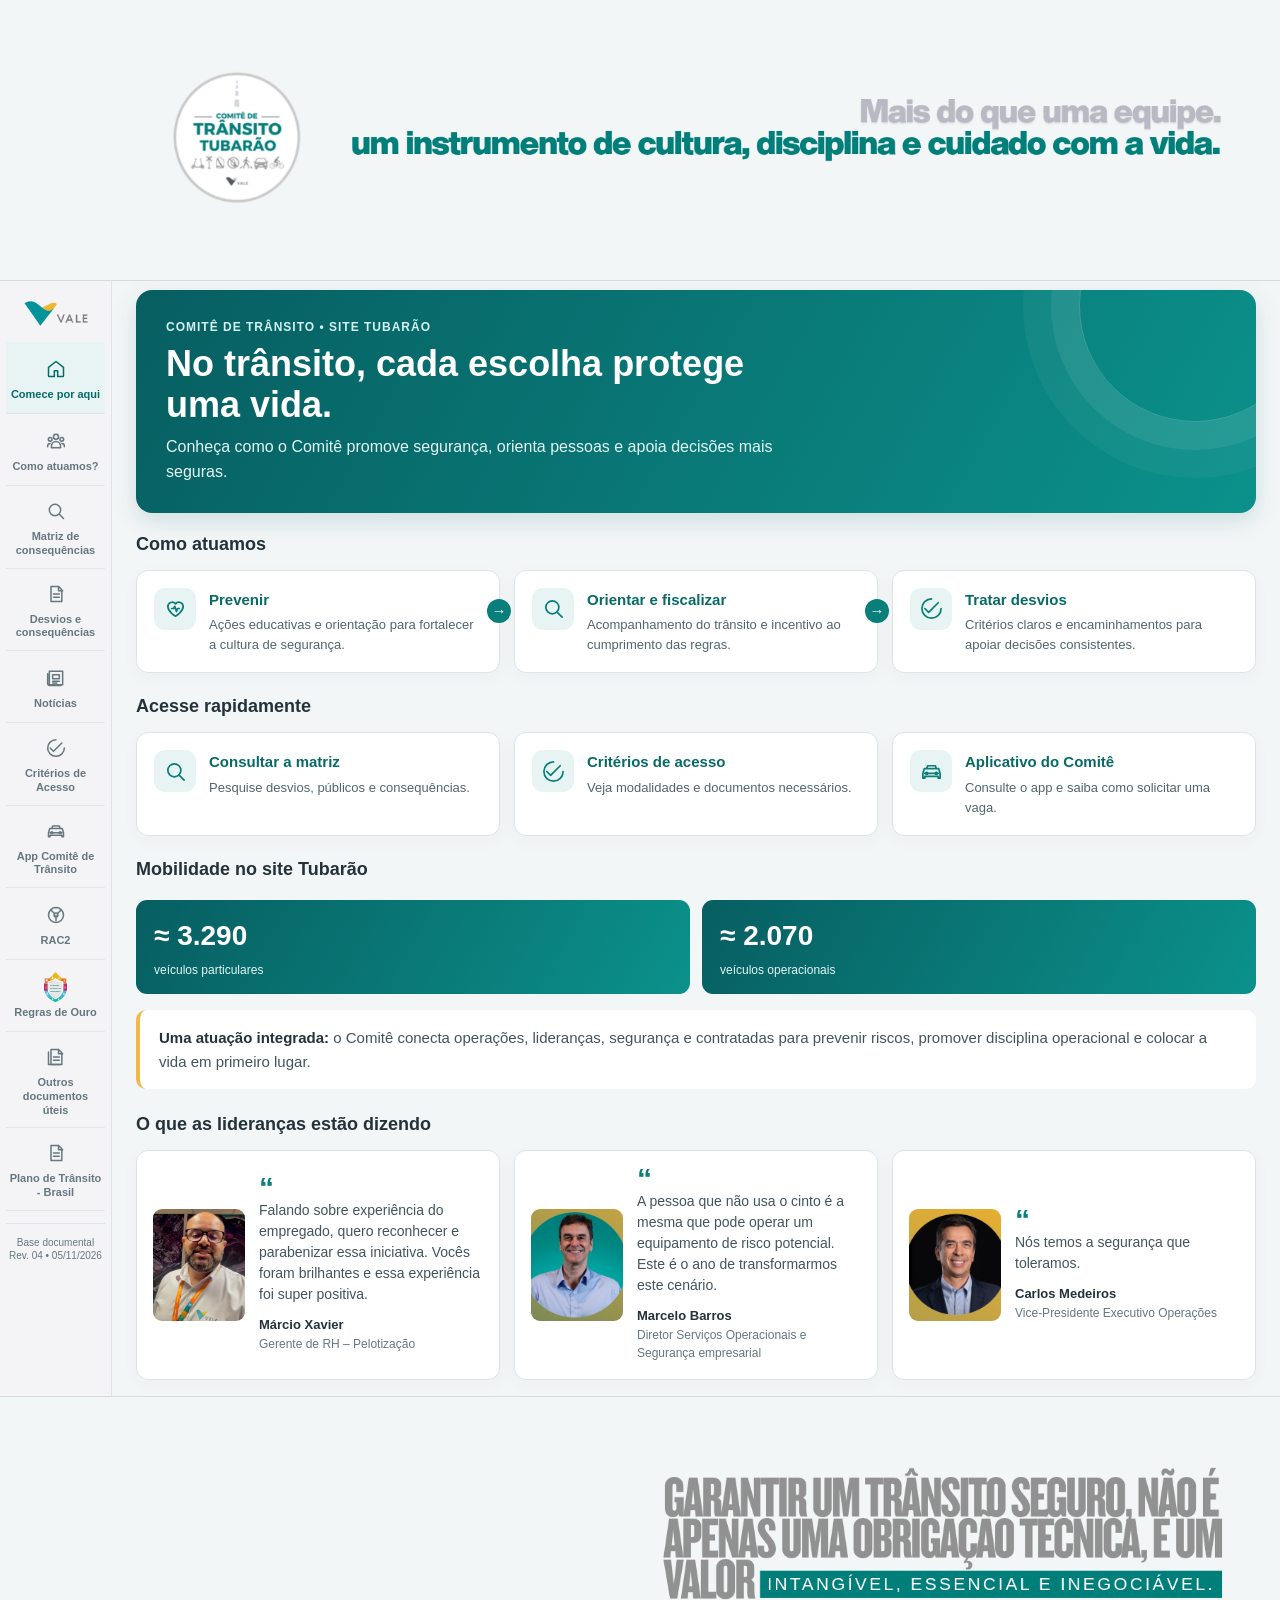
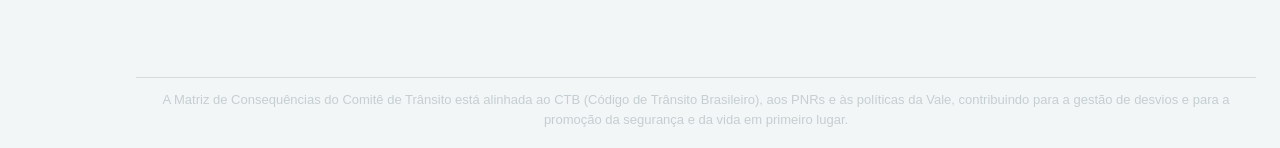
==== commit 153e9367: "Add files via upload" ====
--- a/index.html
+++ b/index.html
@@ -4,15 +4,15 @@
 <style>
 :root{--teal:#087f7b;--teal2:#0c9992;--ink:#24323a;--muted:#667780;--bg:#f3f6f7;--line:#dce4e7;--red:#d94d58;--amber:#f1b84b}
 *{box-sizing:border-box}body{margin:0;background:var(--bg);font:15px/1.55 "Segoe UI",Arial,sans-serif;color:var(--ink)}
-header{background:var(--bg);color:var(--ink);padding:0;border-bottom:1px solid var(--line)}
-header .header-banner{display:block;width:calc(100% - 48px);max-width:1152px;height:auto;margin:0 auto}
-.shell{display:flex;min-height:calc(100vh - 105px)}aside{width:112px;flex-shrink:0;background:#f4f4f6;border-right:1px solid var(--line);padding:12px 6px}
+header{position:sticky;top:0;z-index:100;background:var(--bg);color:var(--ink);padding:0;border-bottom:1px solid #d5dadd}
+header .header-banner{display:block;width:calc(100% - 160px);max-width:1152px;height:auto;margin:0 auto;position:relative;left:56px}
+.shell{display:flex}aside{width:112px;flex-shrink:0;background:#f4f4f6;border-right:1px solid var(--line);padding:12px 6px}
 .brand{display:none}
 .golden-rules{display:flex;align-items:center;gap:24px;flex-wrap:wrap}.golden-rules img{display:block;width:180px;max-width:100%;height:auto;object-fit:contain}.golden-rules div{flex:1;min-width:200px}.golden-rules h3{margin:0 0 8px;color:var(--teal)}.golden-rules p{margin:0;color:var(--muted)}
 nav button,nav a.nav-link{text-decoration:none;box-sizing:border-box;width:100%;display:flex;flex-direction:column;align-items:center;justify-content:center;gap:4px;text-align:center;background:transparent;color:#667780;padding:10px 3px;border-radius:0;border-bottom:1px solid #e4e6e8;margin:0;font-family:inherit;font-size:11px;line-height:1.25;font-weight:600;min-height:72px}
 nav button.active,nav button:hover,nav a.nav-link:hover{background:#e8f4f3;color:#066b68}nav .ico{display:flex;width:30px;height:30px;flex:0 0 30px;align-items:center;justify-content:center;text-align:center;font-size:24px;line-height:1}
 .side-bottom{border-top:1px solid var(--line);margin-top:12px;padding:12px 3px;color:var(--muted);font-size:10px;line-height:1.3;text-align:center}
-main{flex:1;max-width:1200px;margin:0 auto;padding:24px;width:100%}
+main{flex:1;max-width:1200px;margin:0 auto;padding:9px 24px 16px;width:100%}
 .page{display:none}.page.active{display:block}.sidebar-logo{display:block;width:78px;max-width:100%;height:auto;margin:4px auto 12px}.page-title{margin:0 0 4px;font-size:23px}.page-sub{margin:0 0 20px;color:var(--muted)}
 .notice{background:#fff8e8;border:1px solid #f1d79b;border-left:5px solid var(--amber);padding:12px 15px;border-radius:9px;margin-bottom:17px}
 .panel{background:white;border:1px solid var(--line);border-radius:13px;padding:20px;box-shadow:0 5px 18px #20343b08;margin-bottom:16px}
@@ -32,13 +32,13 @@
 .empty{color:#8a4c22;background:#fff8ef;border:1px solid #f0d5b7;padding:13px;border-radius:9px}.muted{color:var(--muted);font-size:12px}.locked{padding:25px;text-align:center;border:1px dashed #bdcbd0;border-radius:10px}
 .badge{display:inline-block;background:#edf0fa;color:#46548c;padding:3px 8px;border-radius:20px;font-size:11px;font-weight:700}
 dialog{width:min(680px,calc(100% - 30px));max-height:90vh;border:1px solid var(--line);border-radius:13px;padding:20px;color:var(--ink)}dialog::backdrop{background:#0008}dialog h2{margin:0 0 6px}dialog .grid{margin-top:16px}dialog .actions{justify-content:flex-end}
-footer{padding:0;border-top:1px solid var(--line);background:var(--bg)}footer .footer-banner{display:block;width:calc(100% - 48px);max-width:1152px;height:auto;margin:0 auto}.footer-note{width:calc(100% - 48px);max-width:1152px;margin:0 auto;padding:12px 0 18px;color:var(--muted);font-size:13px;text-align:center}
+footer{padding:0;border-top:1px solid #d5dadd;background:transparent}footer .footer-banner{display:block;width:calc(100% - 160px);max-width:1152px;height:auto;margin:0 auto;position:relative;left:56px}.footer-note{width:calc(100% - 160px);max-width:1152px;position:relative;left:56px;margin:0 auto;padding:12px 0 18px;border-top:1px solid #d5dadd;color:#c5ced1;font-size:13px;text-align:center}
 .icon-defs{position:absolute;width:0;height:0;overflow:hidden}.ico svg,.criteria-icon svg{width:20px;height:20px;display:block;fill:none;stroke:currentColor;stroke-width:1.8;stroke-linecap:round;stroke-linejoin:round}.criteria-icon{color:#087f7b}.ico{color:inherit}.rules-menu-icon{display:block;width:30px;height:30px;object-fit:contain}
 
  .powerbi-embed{position:relative;width:100%;aspect-ratio:16/9;overflow:hidden;border:1px solid var(--line);border-radius:9px;background:#f8fafb}
 .powerbi-embed iframe{position:absolute;inset:0;width:100%;max-width:100%;height:100%;border:0;overflow:hidden}
- .dashboard-stats{grid-template-columns:repeat(4,minmax(0,1fr));gap:10px}.dashboard-stats .stat{padding:10px 12px}.dashboard-stats .stat strong{font-size:23px}.info-grid{display:grid;grid-template-columns:repeat(2,minmax(0,1fr));gap:14px;margin-bottom:16px}.documents-list{display:grid;gap:14px}.info-card{background:white;border:1px solid var(--line);border-radius:12px;padding:18px;box-shadow:0 5px 18px #20343b08}.info-card h3{margin:0 0 8px;color:#086a67;font-size:16px}.info-card p{margin:0;color:#43545c}.app-callout{position:relative;margin:0 0 16px;padding:18px 20px;border:1px solid #b7dfdc;border-left:5px solid var(--teal);border-radius:14px;background:#e8f4f3;box-shadow:0 5px 18px #20343b08}.app-callout p{margin:0;color:#245158;font-size:16px;font-weight:650}.app-callout a{display:inline-block;margin-top:10px;color:#066b68;font-weight:800;text-decoration:underline;text-underline-offset:3px}.app-callout a:focus{outline:3px solid #0b918b44;outline-offset:3px;border-radius:3px}.news-grid{display:grid;grid-template-columns:repeat(2,minmax(0,1fr));gap:16px}.news-card{overflow:hidden;background:white;border:1px solid var(--line);border-radius:13px;box-shadow:0 5px 18px #20343b08}.news-card img{display:block;width:100%;height:auto;max-height:520px;object-fit:contain;background:#f8fafb}.news-copy{padding:17px}.news-copy h3{margin:0 0 8px;color:#086a67;font-size:17px}.news-copy p{margin:0;color:#43545c}.info-card ul{margin:8px 0 0;padding-left:20px}.pillars{display:grid;grid-template-columns:repeat(3,minmax(0,1fr));gap:10px}.pillar{background:#e8f4f3;border-radius:9px;padding:12px;font-weight:700;color:#086a67}.metrics{display:grid;grid-template-columns:repeat(2,minmax(0,1fr));gap:12px;margin:16px 0}.metric{background:linear-gradient(120deg,#075e61,#0b918b);color:white;border-radius:11px;padding:16px}.metric strong{display:block;font-size:25px}.metric span{font-size:12px;color:#e4f5f3}.criteria-grid{display:grid;grid-template-columns:repeat(2,minmax(0,1fr));gap:14px}.criteria-card{background:white;border:1px solid var(--line);border-top:4px solid var(--teal);border-radius:11px;padding:17px;box-shadow:0 5px 18px #20343b08}.criteria-card h3{display:flex;align-items:center;gap:9px;margin:0 0 10px;color:#086a67;font-size:16px}.criteria-icon{display:inline-flex;align-items:center;justify-content:center;flex:0 0 32px;width:32px;height:32px;border-radius:8px;background:#e8f4f3;font-size:21px;line-height:1}.criteria-card p{margin:0 0 10px;color:#43545c}.criteria-card p:last-child{margin-bottom:0}.criteria-card .criteria-docs{padding-top:9px;border-top:1px solid var(--line)} .criteria-card .criteria-docs strong{color:var(--ink)}.criteria-card.highlight{border-top-color:var(--amber)}.criteria-wide{grid-column:1/-1}.resource-link{display:inline-block;text-decoration:none;padding:10px 14px;border-radius:8px;font-weight:700;font-size:13px}
-@media(max-width:760px){.shell{display:block}aside{width:100%;padding:8px;border-right:0;border-bottom:1px solid var(--line)}.brand{display:none}nav{display:flex;overflow:auto;gap:4px}nav button,nav a.nav-link{white-space:nowrap;width:auto;margin:0;font-size:12px}.footer-note{width:calc(100% - 30px)}.side-bottom{display:none}main{padding:15px}.grid,.outcomes,.stats,.info-grid,.news-grid,.pillars,.metrics,.criteria-grid{grid-template-columns:1fr}.dashboard-stats{grid-template-columns:repeat(2,minmax(0,1fr))}header{padding:0}.header-banner,footer .footer-banner{width:calc(100% - 30px)}}
+ .dashboard-stats{grid-template-columns:repeat(4,minmax(0,1fr));gap:10px}.dashboard-stats .stat{padding:10px 12px}.dashboard-stats .stat strong{font-size:23px}.info-grid{display:grid;grid-template-columns:repeat(2,minmax(0,1fr));gap:14px;margin-bottom:16px}.documents-list{display:grid;gap:14px}.info-card{background:white;border:1px solid var(--line);border-radius:12px;padding:18px;box-shadow:0 5px 18px #20343b08}.info-card h3{margin:0 0 8px;color:#086a67;font-size:16px}.info-card p{margin:0;color:#43545c}.app-callout{position:relative;margin:0 0 16px;padding:18px 20px;border:1px solid #b7dfdc;border-left:5px solid var(--teal);border-radius:14px;background:#e8f4f3;box-shadow:0 5px 18px #20343b08}.app-callout p{margin:0;color:#245158;font-size:16px;font-weight:650}.app-callout a{display:inline-block;margin-top:10px;color:#066b68;font-weight:800;text-decoration:underline;text-underline-offset:3px}.app-callout a:focus{outline:3px solid #0b918b44;outline-offset:3px;border-radius:3px}.home-hero{position:relative;overflow:hidden;margin-bottom:18px;padding:28px 30px;border-radius:16px;background:linear-gradient(120deg,#075e61,#0b918b);color:#fff;box-shadow:0 8px 24px #075e6126}.home-hero:after{content:"";position:absolute;width:230px;height:230px;right:-55px;top:-100px;border:1px solid #ffffff33;border-radius:50%;box-shadow:0 0 0 28px #ffffff12,0 0 0 56px #ffffff0a}.home-hero .eyebrow{margin:0 0 6px;color:#d2f2ef;font-size:12px;font-weight:800;letter-spacing:1px;text-transform:uppercase}.home-hero h1{position:relative;z-index:1;max-width:650px;margin:0;font-size:clamp(25px,4vw,36px);line-height:1.15}.home-hero p{position:relative;z-index:1;max-width:620px;margin:10px 0 0;color:#e4f5f3;font-size:16px}.home-flow,.home-shortcuts{display:grid;grid-template-columns:repeat(3,minmax(0,1fr));gap:14px;margin:0 0 20px}.home-step,.home-shortcut{position:relative;display:flex;align-items:flex-start;gap:13px;min-width:0;padding:17px;background:white;border:1px solid var(--line);border-radius:12px;box-shadow:0 5px 18px #20343b08}.home-step:not(:last-child):after{content:"→";position:absolute;z-index:2;right:-12px;top:28px;width:24px;height:24px;border-radius:50%;background:var(--teal);color:white;text-align:center;font-weight:800;line-height:24px}.home-symbol{display:flex;flex:0 0 42px;width:42px;height:42px;align-items:center;justify-content:center;border-radius:11px;background:#e8f4f3;color:var(--teal)}.home-symbol svg{width:23px;height:23px;fill:none;stroke:currentColor;stroke-width:1.8;stroke-linecap:round;stroke-linejoin:round}.home-step h3,.home-shortcut h3{margin:0 0 4px;color:#086a67;font-size:15px}.home-step p,.home-shortcut p{margin:0;color:#53656d;font-size:13px}.home-section-title{margin:0 0 11px;font-size:18px}.home-shortcut{text-decoration:none;color:inherit;transition:transform .15s ease,border-color .15s ease}.home-shortcut:hover{transform:translateY(-2px);border-color:#83c7c3}.home-shortcut:focus{outline:3px solid #0b918b44;outline-offset:2px}.home-stats{grid-template-columns:repeat(2,minmax(0,1fr));margin:0 0 18px}.home-stats .metric{padding:14px 18px}.home-stats .metric strong{font-size:28px}.home-history{margin-bottom:22px;padding:16px 19px;background:#fff;border-left:4px solid var(--amber);border-radius:10px;color:#43545c}.home-history strong{color:var(--ink)}.testimonials{display:grid;grid-template-columns:repeat(3,minmax(0,1fr));gap:14px;margin:0}.testimonial-card{display:flex;align-items:center;gap:14px;min-width:0;padding:16px;background:#fff;border:1px solid var(--line);border-radius:12px;box-shadow:0 5px 18px #20343b08}.testimonial-card img{display:block;flex:0 0 92px;width:92px;height:112px;object-fit:cover;object-position:center 35%;border-radius:9px}.testimonial-card blockquote{margin:0;color:#43545c;font-size:14px;line-height:1.5}.testimonial-card blockquote::before{content:"“";display:block;color:var(--teal);font-size:30px;font-weight:800;line-height:.8}.testimonial-card strong,.testimonial-card cite{display:block}.testimonial-card strong{margin-top:10px;color:var(--ink);font-size:13px}.testimonial-card cite{color:var(--muted);font-size:12px;font-style:normal}.news-grid{display:grid;grid-template-columns:repeat(2,minmax(0,1fr));gap:16px}.news-card{overflow:hidden;background:white;border:1px solid var(--line);border-radius:13px;box-shadow:0 5px 18px #20343b08}.news-card img{display:block;width:100%;height:auto;max-height:520px;object-fit:contain;background:#f8fafb}.news-copy{padding:17px}.news-copy h3{margin:0 0 8px;color:#086a67;font-size:17px}.news-copy p{margin:0;color:#43545c}.info-card ul{margin:8px 0 0;padding-left:20px}.pillars{display:grid;grid-template-columns:repeat(3,minmax(0,1fr));gap:10px}.pillar{background:#e8f4f3;border-radius:9px;padding:12px;font-weight:700;color:#086a67}.metrics{display:grid;grid-template-columns:repeat(2,minmax(0,1fr));gap:12px;margin:16px 0}.metric{background:linear-gradient(120deg,#075e61,#0b918b);color:white;border-radius:11px;padding:16px}.metric strong{display:block;font-size:25px}.metric span{font-size:12px;color:#e4f5f3}.criteria-grid{display:grid;grid-template-columns:repeat(2,minmax(0,1fr));gap:14px}.criteria-card{background:white;border:1px solid var(--line);border-top:4px solid var(--teal);border-radius:11px;padding:17px;box-shadow:0 5px 18px #20343b08}.criteria-card h3{display:flex;align-items:center;gap:9px;margin:0 0 10px;color:#086a67;font-size:16px}.criteria-icon{display:inline-flex;align-items:center;justify-content:center;flex:0 0 32px;width:32px;height:32px;border-radius:8px;background:#e8f4f3;font-size:21px;line-height:1}.criteria-card p{margin:0 0 10px;color:#43545c}.criteria-card p:last-child{margin-bottom:0}.criteria-card .criteria-docs{padding-top:9px;border-top:1px solid var(--line)} .criteria-card .criteria-docs strong{color:var(--ink)}.criteria-card.highlight{border-top-color:var(--amber)}.criteria-wide{grid-column:1/-1}.resource-link{display:inline-block;text-decoration:none;padding:10px 14px;border-radius:8px;font-weight:700;font-size:13px}
+@media(max-width:760px){.shell{display:block}aside{width:100%;padding:8px;border-right:0;border-bottom:1px solid var(--line)}.brand{display:none}nav{display:flex;overflow:auto;gap:4px}nav button,nav a.nav-link{white-space:nowrap;width:auto;margin:0;font-size:12px}.footer-note{width:calc(100% - 30px);left:0}.side-bottom{display:none}main{padding:15px}.grid,.outcomes,.stats,.info-grid,.news-grid,.pillars,.metrics,.criteria-grid,.home-flow,.home-shortcuts,.testimonials{grid-template-columns:1fr}.testimonial-card{align-items:flex-start}.testimonial-card img{flex-basis:82px;width:82px;height:100px}.home-step:not(:last-child):after{content:"↓";right:18px;top:auto;bottom:-13px}.home-hero{padding:23px 21px}.home-stats{grid-template-columns:repeat(2,minmax(0,1fr))}.dashboard-stats{grid-template-columns:repeat(2,minmax(0,1fr))}header{padding:0}header .header-banner,footer .footer-banner{width:calc(100% - 30px);left:0}main{padding:9px 15px 16px}}
 .report-table{margin-bottom:22px}.report-table h2{margin:0 0 10px}.report-table table{min-width:0;table-layout:fixed}.report-table th,.report-table td{text-align:center;vertical-align:middle;overflow-wrap:anywhere;word-break:normal}.report-table th:first-child,.report-table td:first-child{width:23%;text-align:left}.report-table .potential-n5{color:#805700;background:#fff0a6;font-weight:800}.report-table .potential-n3{color:#800020;background:#f6d5d9;font-weight:800}.print-actions{margin:0 0 16px}
 @media print{body{background:white;font-size:11pt}header,aside,footer,.print-actions{display:none!important}.shell,main{display:block!important;min-height:0;margin:0;padding:0;max-width:none;width:100%}.page{display:none!important}body.print-report #page-relatorio{display:block!important}body.print-consult #page-consulta{display:block!important}body.print-criteria #page-criterios{display:block!important}body.print-consult #page-consulta>*:not(.panel){display:none!important}body.print-consult #page-consulta .panel{box-shadow:none;border:0;padding:0;margin:0}body.print-consult #page-consulta .panel>.grid,body.print-consult #page-consulta .panel>.actions{display:none!important}body.print-consult #result{display:block!important;margin:0}body.print-consult .result-head button{display:none!important}.panel{box-shadow:none;border:0;padding:0}.table-wrap{overflow:visible}table{width:100%;min-width:0;font-size:9pt}th,td{padding:5px;border:1px solid #aaa}thead{display:table-header-group}tr{break-inside:avoid}.report-table{break-inside:auto}}
 
@@ -83,21 +83,28 @@
 </nav><div class="side-bottom">Base documental Rev. 04 • 05/11/2026</div></aside>
 <main>
 <section class="page active" id="page-inicio">
-<h2 class="page-title">Comece por aqui</h2>
-<p class="page-sub">Conheça o propósito, a atuação e a história do Comitê de Trânsito do site Tubarão.</p>
-<div class="app-callout"><p>Já ouviu falar no Aplicativo do Comitê de Trânsito, mas não sabe o que é?</p><a href="#page-app-comite" onclick="go('app-comite'); return false;">Clique e saiba mais</a></div>
-<div class="info-grid">
-<div class="info-card"><h3>Alinhamento à cultura Vale</h3><h4>A vida em primeiro lugar</h4><p>A atuação do Comitê de Trânsito está diretamente conectada aos valores que orientam toda a cultura Vale, especialmente o compromisso com a vida, com a disciplina operacional e com a responsabilidade em cada decisão.</p><p>No site Tubarão, onde convivem diariamente pessoas, máquinas, veículos leves, pesados e fluxos operacionais complexos, garantir um trânsito seguro não é apenas uma obrigação técnica: é um valor intangível, essencial e inegociável.</p></div>
-<div class="info-card"><h3>Obsessão por segurança e gestão de riscos</h3><p>O Comitê nasce para reforçar que cada escolha no trânsito importa. Cada abordagem, cada critério de acesso, cada orientação e cada intervenção são expressões práticas do valor maior da empresa: pessoas em primeiro lugar.</p></div>
+<div class="home-hero"><p class="eyebrow">Comitê de Trânsito • site Tubarão</p><h1>No trânsito, cada escolha protege uma vida.</h1><p>Conheça como o Comitê promove segurança, orienta pessoas e apoia decisões mais seguras.</p></div>
+<h2 class="home-section-title">Como atuamos</h2>
+<div class="home-flow" aria-label="Etapas de atuação do Comitê de Trânsito">
+<div class="home-step"><span class="home-symbol" aria-hidden="true"><svg><use href="#i-care"/></svg></span><div><h3>Prevenir</h3><p>Ações educativas e orientação para fortalecer a cultura de segurança.</p></div></div>
+<div class="home-step"><span class="home-symbol" aria-hidden="true"><svg><use href="#i-search"/></svg></span><div><h3>Orientar e fiscalizar</h3><p>Acompanhamento do trânsito e incentivo ao cumprimento das regras.</p></div></div>
+<div class="home-step"><span class="home-symbol" aria-hidden="true"><svg><use href="#i-check"/></svg></span><div><h3>Tratar desvios</h3><p>Critérios claros e encaminhamentos para apoiar decisões consistentes.</p></div></div>
 </div>
-<section class="panel"><h2>Contando nossa história</h2><p>O Comitê de Trânsito do site Tubarão foi criado como resposta à necessidade de integrar iniciativas, padronizar práticas e garantir uma governança sólida para os riscos associados ao trânsito interno. Antes da estruturação formal do Comitê, as ações eram distribuídas entre áreas, com esforços importantes, mas fragmentados.</p><p>A implementação do Comitê marca um novo momento, com visão sistêmica dos riscos, fiscalização estratégica, campanhas educativas contínuas, critérios claros de acesso e tratamento padronizado dos desvios.</p><p>Com equipe dedicada, indicadores gerenciados e um fluxo de atuação bem definido, o Comitê se tornou o eixo central da governança de trânsito do site, conectando operações, lideranças, segurança e contratadas.</p></section>
-<div class="info-grid">
-<div class="info-card"><h3>O que é o Comitê de Trânsito</h3><p>A partir de 2025, o Comitê passa por uma ressignificação, reforçando que cada escolha no trânsito importa.</p><ul><li>Estrutura multidisciplinar e deliberativa composta por representantes líderes;</li><li>Governança institucionalizada que garante disciplina, direcionamento e consistência;</li><li>Atuação alinhada à cultura Vale e ao valor: a vida em primeiro lugar.</li></ul></div>
-<div class="info-card"><h3>Pilares estratégicos</h3><div class="pillars"><div class="pillar">Ações educativas</div><div class="pillar">Fiscalização estratégica</div><div class="pillar">Gestão de desvios e consequências</div></div></div>
+<h2 class="home-section-title">Acesse rapidamente</h2>
+<div class="home-shortcuts">
+<a class="home-shortcut" href="#page-consulta" onclick="go('consulta'); return false;"><span class="home-symbol" aria-hidden="true"><svg><use href="#i-search"/></svg></span><div><h3>Consultar a matriz</h3><p>Pesquise desvios, públicos e consequências.</p></div></a>
+<a class="home-shortcut" href="#page-criterios" onclick="go('criterios'); return false;"><span class="home-symbol" aria-hidden="true"><svg><use href="#i-check"/></svg></span><div><h3>Critérios de acesso</h3><p>Veja modalidades e documentos necessários.</p></div></a>
+<a class="home-shortcut" href="#page-app-comite" onclick="go('app-comite'); return false;"><span class="home-symbol" aria-hidden="true"><svg><use href="#i-car"/></svg></span><div><h3>Aplicativo do Comitê</h3><p>Consulte o app e saiba como solicitar uma vaga.</p></div></a>
 </div>
-<div class="metrics"><div class="metric"><strong>≈ 3290 mil</strong><span>veículos particulares</span></div><div class="metric"><strong>≈ 2070 mil</strong><span>veículos operacionais</span></div></div>
-<div class="notice">Ambiente com alta dinâmica de mobilidade.</div>
-
+<h2 class="home-section-title">Mobilidade no site Tubarão</h2>
+<div class="metrics home-stats"><div class="metric"><strong>≈ 3.290</strong><span>veículos particulares</span></div><div class="metric"><strong>≈ 2.070</strong><span>veículos operacionais</span></div></div>
+<div class="home-history"><strong>Uma atuação integrada:</strong> o Comitê conecta operações, lideranças, segurança e contratadas para prevenir riscos, promover disciplina operacional e colocar a vida em primeiro lugar.</div>
+<h2 class="home-section-title">O que as lideranças estão dizendo</h2>
+<div class="testimonials">
+<article class="testimonial-card"><img src="marcio-xavier.png" alt="Márcio Xavier, Gerente de RH – Pelotização"><div><blockquote>Falando sobre experiência do empregado, quero reconhecer e parabenizar essa iniciativa. Vocês foram brilhantes e essa experiência foi super positiva.</blockquote><strong>Márcio Xavier</strong><cite>Gerente de RH – Pelotização</cite></div></article>
+<article class="testimonial-card"><img src="marcelo-barros.png" alt="Marcelo Barros, Diretor de Serviços Operacionais e Segurança Empresarial"><div><blockquote>A pessoa que não usa o cinto é a mesma que pode operar um equipamento de risco potencial. Este é o ano de transformarmos este cenário.</blockquote><strong>Marcelo Barros</strong><cite>Diretor Serviços Operacionais e Segurança empresarial</cite></div></article>
+<article class="testimonial-card"><img src="carlos-medeiros.png" alt="Carlos Medeiros, Vice-Presidente Executivo Operações"><div><blockquote>Nós temos a segurança que toleramos.</blockquote><strong>Carlos Medeiros</strong><cite>Vice-Presidente Executivo Operações</cite></div></article>
+</div>
 </section>
 <section class="page" id="page-consulta">
 <h2 class="page-title">Matriz de consequências</h2><p class="page-sub">Selecione o desvio, o público envolvido e a reincidência.</p>
@@ -1027,7 +1034,7 @@
   `Revogar o passaporte de RAC2 do condutor e a credencial de acesso ao site conduzindo veículo. ${sap}`
  ];
  const n5Contractor=[
-  `Notificar contratualmente a empresa contratada. ${sap}`,
+  `Advertir formalmente a empresa contratada. ${sap}`,
   `${suspend} Notificar contratualmente a empresa contratada. `,
   `Multar contratualmente a empresa contratada. Revogar o passaporte de RAC2 do condutor e a credencial de acesso ao site conduzindo veículo. ${sap}.`
  ];
@@ -1112,7 +1119,7 @@
   `Revogar o passaporte de RAC2 do condutor e a credencial de acesso ao site conduzindo veículo. ${sap}`
  ];
  const n5Contractor=[
-  `Notificar contratualmente a empresa contratada. ${sap}`,
+  `Advertir formalmente a empresa contratada. ${sap}`,
   `${suspend} Notificar contratualmente a empresa contratada. `,
   `Multar contratualmente a empresa contratada. Revogar o passaporte de RAC2 do condutor e a credencial de acesso ao site conduzindo veículo. ${sap}.`
  ];
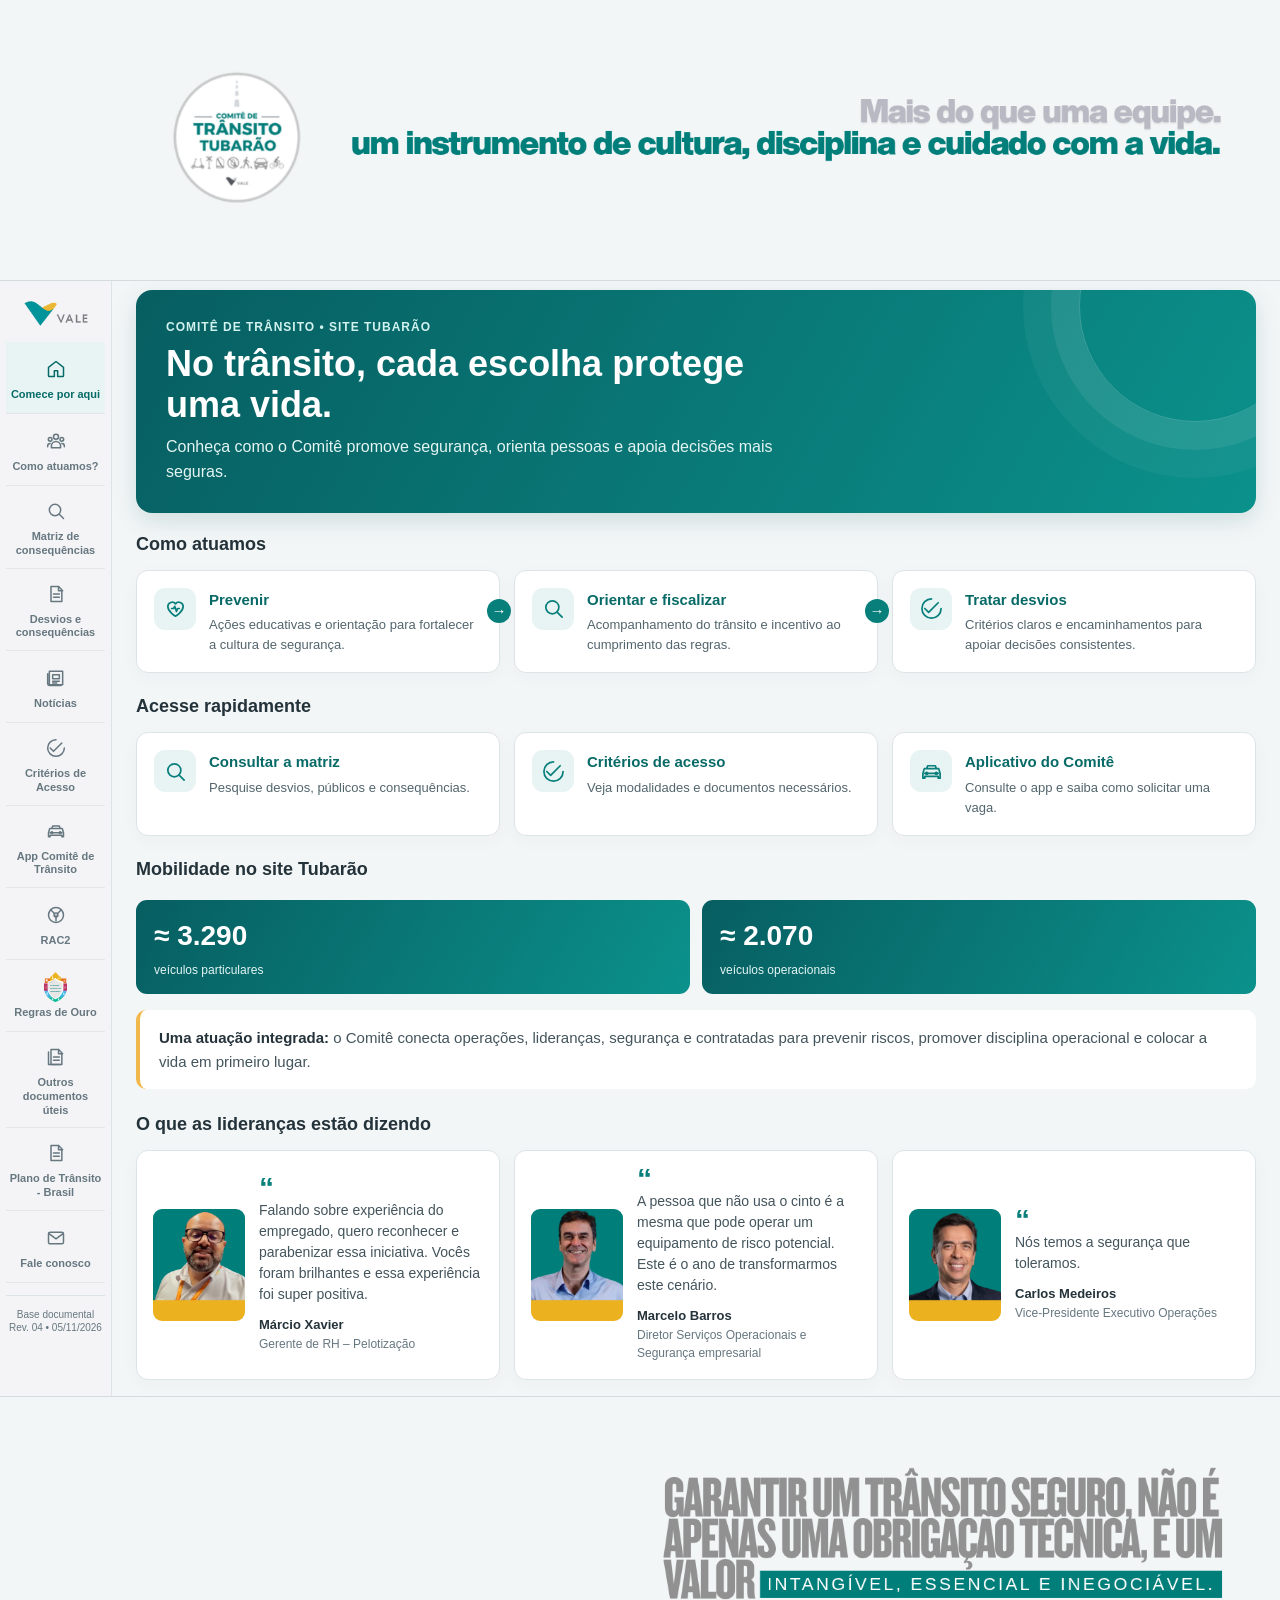
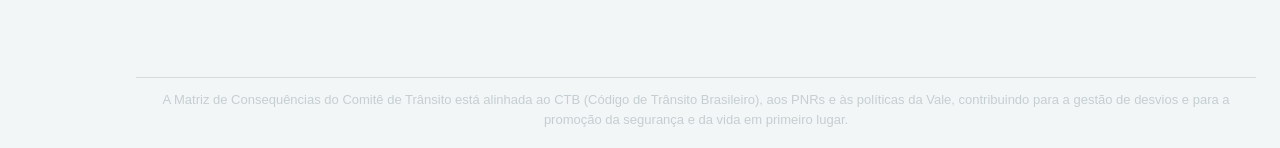
==== commit 2465c4f9: "Add files via upload" ====
--- a/index.html
+++ b/index.html
@@ -1,6 +1,7 @@
 <!DOCTYPE html>
 <html lang="pt-BR"><head><meta charset="UTF-8"><meta name="viewport" content="width=device-width, initial-scale=1">
-<title>Central de Consulta | Matriz de Consequências</title>
+<title>Portal | Comitê de Trânsito</title>
+<link rel="icon" type="image/png" href="Logo%20-%20Comit%C3%AA%20de%20tr%C3%A2nsito%20(3).png">
 <style>
 :root{--teal:#087f7b;--teal2:#0c9992;--ink:#24323a;--muted:#667780;--bg:#f3f6f7;--line:#dce4e7;--red:#d94d58;--amber:#f1b84b}
 *{box-sizing:border-box}body{margin:0;background:var(--bg);font:15px/1.55 "Segoe UI",Arial,sans-serif;color:var(--ink)}
@@ -50,6 +51,7 @@
 <symbol id="i-report" viewBox="0 0 24 24"><path d="M6 3h9l4 4v14H6z"/><path d="M15 3v5h5M9 12h7M9 16h7"/></symbol>
 <symbol id="i-committee" viewBox="0 0 24 24"><circle cx="12" cy="7" r="3"/><circle cx="5" cy="10" r="2.2"/><circle cx="19" cy="10" r="2.2"/><path d="M6.5 20v-2a5.5 5.5 0 0 1 11 0v2zM2 19v-1a3 3 0 0 1 3-3m17 4v-1a3 3 0 0 0-3-3"/></symbol>
 <symbol id="i-news" viewBox="0 0 24 24"><path d="M4 4h16v16H4zM2 7v12a2 2 0 0 0 2 2h14"/><path d="M8 8h8v5H8zM8 16h8M8 18h5"/></symbol>
+<symbol id="i-mail" viewBox="0 0 24 24"><rect x="3" y="5" width="18" height="14" rx="2"/><path d="m4 7 8 6 8-6"/></symbol>
 <symbol id="i-check" viewBox="0 0 24 24"><path d="m5 12 4 4L19 6"/><path d="M12 2a10 10 0 1 0 10 10"/></symbol>
 <symbol id="i-golden-rules" viewBox="0 0 24 24"><path d="M12 2 3 6v6c0 5 5 8.5 9 10 4-1.5 9-5 9-10V6z"/><path d="m7 10 2-1v7m-2 0h4"/><rect x="13" y="9" width="4" height="7" rx="2"/></symbol>
 <symbol id="i-wheel" viewBox="0 0 24 24"><circle cx="12" cy="12" r="9"/><circle cx="12" cy="12" r="2.3"/><path d="m5.6 5.6 4.8 4.8m8-4.8-4.8 4.8m-1.6 2.3v6.1"/></symbol>
@@ -67,7 +69,7 @@
 </svg>
 <header><img class="header-banner" src="Topo%20-%20comit%C3%AA.png" alt="Comitê de Trânsito — um instrumento de cultura, disciplina e cuidado com a vida"></header>
 <div class="shell">
-<aside><div class="brand">CENTRAL DE CONSULTA</div><img class="sidebar-logo" src="Vale%20logo%20-%20No%20BG.png" alt="Vale"><nav>
+<aside><div class="brand">PORTAL | COMITÊ DE TRÂNSITO</div><a href="https://www.vale.com" target="_blank" rel="noopener noreferrer" aria-label="Acessar o site da Vale (abre em nova aba)"><img class="sidebar-logo" src="Vale%20logo%20-%20No%20BG.png" alt="Vale"></a><nav>
 <button class="active" data-page="inicio"><span class="ico"><svg aria-hidden="true"><use href="#i-home"/></svg></span>Comece por aqui</button>
 <a class="nav-link" href="https://comitedetransito.github.io/navale/procedimentos/" target="_blank" rel="noopener noreferrer"><span class="ico"><svg aria-hidden="true"><use href="#i-committee"/></svg></span>Como atuamos?</a>
 <button data-page="consulta"><span class="ico"><svg aria-hidden="true"><use href="#i-search"/></svg></span>Matriz de consequências</button>
@@ -79,6 +81,7 @@
 <button data-page="regras-ouro"><span class="ico"><img src="regras-ouro.svg" alt="" class="rules-menu-icon"></span>Regras de Ouro</button>
 <button data-page="outros-documentos"><span class="ico"><svg aria-hidden="true"><use href="#i-documents"/></svg></span>Outros documentos úteis</button>
 <a class="nav-link" href="https://vale.softexpert.com/se/v60887/document/dc_view_document/api_view_document.php?cddocument=31515&nmfile=PRO_021346_Plano+de+Tr%C3%A2nsito+da+Explora%C3%A7%C3%A3o+Brasil.pdf" target="_blank" rel="noopener noreferrer"><span class="ico"><svg aria-hidden="true"><use href="#i-report"/></svg></span>Plano de Trânsito - Brasil</a>
+<button data-page="fale-conosco"><span class="ico"><svg aria-hidden="true"><use href="#i-mail"/></svg></span>Fale conosco</button>
 
 </nav><div class="side-bottom">Base documental Rev. 04 • 05/11/2026</div></aside>
 <main>
@@ -178,6 +181,23 @@
 <div class="info-card"><h3>PGS-007245 - Diretrizes para Monitoramento de Fadiga e Telemetria Veicular</h3><p><a class="primary resource-link" href="https://vale.softexpert.com/se/generic/gn_linkshare/linkshare.php?key=12bCKZ1CPPGK&amp;cdisosystem=73" target="_blank" rel="noopener noreferrer">Abrir documento ↗</a></p></div>
 </div>
 </section>
+<section class="page" id="page-fale-conosco">
+<h2 class="page-title">Fale conosco</h2>
+<p class="page-sub">Este é um canal para sugestões, reclamações, dúvidas e outras contribuições sobre o trânsito no site Tubarão.</p>
+<div class="panel">
+<h2>Envie sua mensagem</h2>
+<p class="sub">Preencha os campos abaixo. Ao clicar em enviar, seu aplicativo de e-mail será aberto com a mensagem pronta para envio ao Comitê de Trânsito.</p>
+<form id="contactForm">
+<div class="grid">
+<div><label for="contactName">Nome</label><input id="contactName" name="name" autocomplete="name" required></div>
+<div><label for="contactEmail">Seu e-mail</label><input id="contactEmail" name="email" type="email" autocomplete="email" required></div>
+<div class="full"><label for="contactSubject">Assunto</label><select id="contactSubject" name="subject" required><option value="">Selecione uma opção</option><option>Sugestão</option><option>Reclamação</option><option>Dúvida</option><option>Outro assunto</option></select></div>
+<div class="full"><label for="contactMessage">Mensagem</label><textarea id="contactMessage" name="message" required></textarea></div>
+</div>
+<div class="actions"><button class="primary" type="submit">Enviar por e-mail</button></div>
+</form>
+</div>
+</section>
 
 </main></div><footer><img class="footer-banner" src="rodap%C3%A9%20-%20comit%C3%AA.png" alt="Garantir um trânsito seguro não é apenas uma obrigação técnica, é um valor intangível, essencial e inegociável."><p class="footer-note">A Matriz de Consequências do Comitê de Trânsito está alinhada ao CTB (Código de Trânsito Brasileiro), aos PNRs e às políticas da Vale, contribuindo para a gestão de desvios e para a promoção da segurança e da vida em primeiro lugar.</p></footer>
 <script>
@@ -505,6 +525,15 @@
  if(changed)persist();
 }
 ensureContinuousFeedbackFirstEvent();
+document.getElementById("contactForm").addEventListener("submit",event=>{
+ event.preventDefault();
+ const name=document.getElementById("contactName").value.trim();
+ const email=document.getElementById("contactEmail").value.trim();
+ const subject=document.getElementById("contactSubject").value;
+ const message=document.getElementById("contactMessage").value.trim();
+ const body=`Nome: ${name}\nE-mail para retorno: ${email}\nAssunto: ${subject}\n\nMensagem:\n${message}`;
+ window.location.href=`mailto:comite.transito.tubarao@vale.com?subject=${encodeURIComponent(`[Fale conosco] ${subject}`)}&body=${encodeURIComponent(body)}`;
+});
 function printPage(mode){document.body.classList.remove("print-consult","print-report","print-criteria");document.body.classList.add(mode==="consult"?"print-consult":mode==="criteria"?"print-criteria":"print-report");window.print();document.body.classList.remove("print-consult","print-report","print-criteria")}
 function go(page){document.querySelectorAll(".page").forEach(x=>x.classList.toggle("active",x.id==="page-"+page));document.querySelectorAll("nav button").forEach(x=>x.classList.toggle("active",x.dataset.page===page));renderAll()}
 document.querySelectorAll("nav button").forEach(b=>b.addEventListener("click",()=>go(b.dataset.page)));
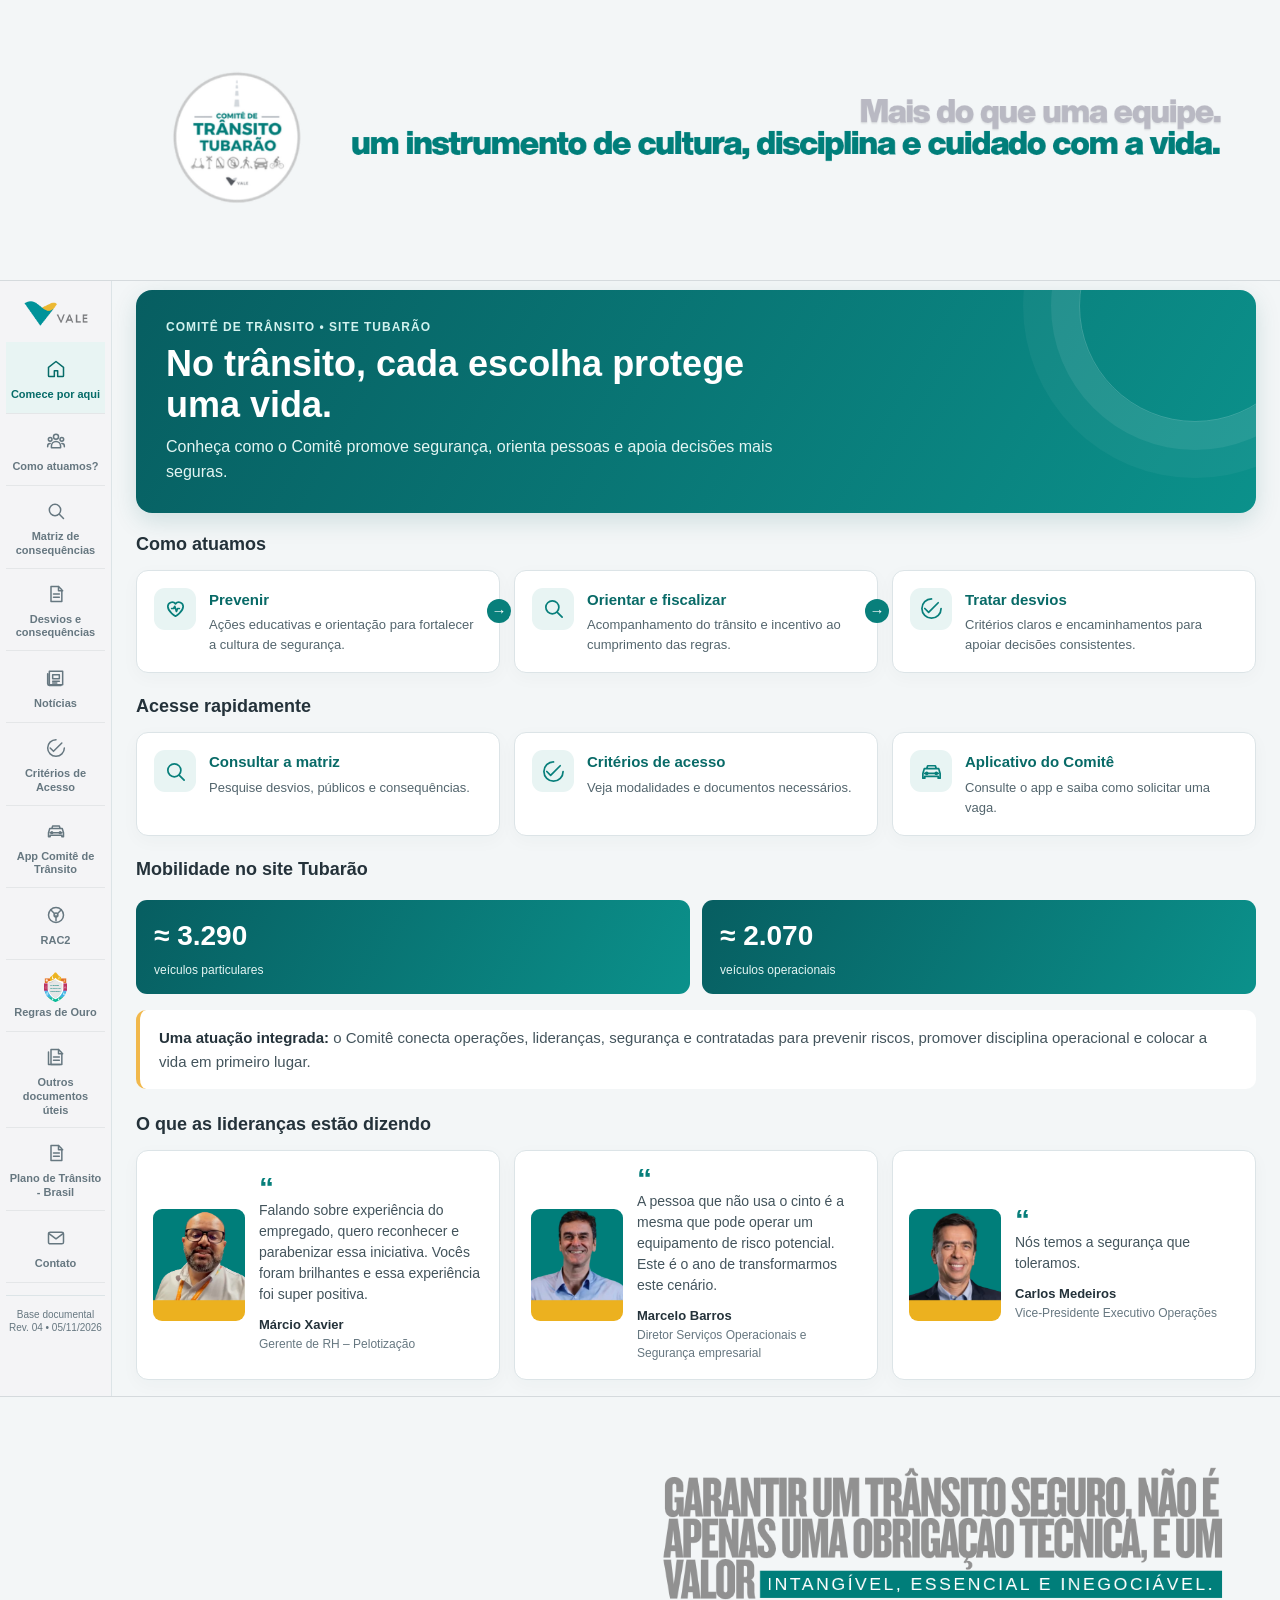
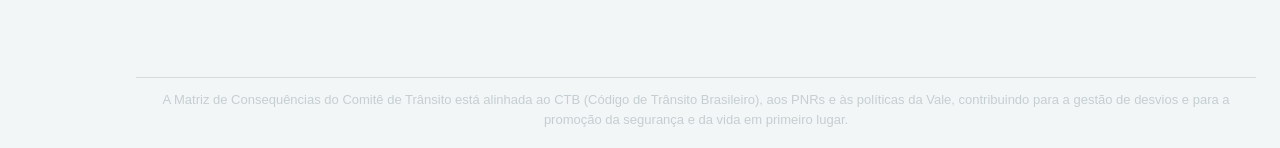
==== commit 8cf63fb5: "Add files via upload" ====
--- a/index.html
+++ b/index.html
@@ -81,7 +81,7 @@
 <button data-page="regras-ouro"><span class="ico"><img src="regras-ouro.svg" alt="" class="rules-menu-icon"></span>Regras de Ouro</button>
 <button data-page="outros-documentos"><span class="ico"><svg aria-hidden="true"><use href="#i-documents"/></svg></span>Outros documentos úteis</button>
 <a class="nav-link" href="https://vale.softexpert.com/se/v60887/document/dc_view_document/api_view_document.php?cddocument=31515&nmfile=PRO_021346_Plano+de+Tr%C3%A2nsito+da+Explora%C3%A7%C3%A3o+Brasil.pdf" target="_blank" rel="noopener noreferrer"><span class="ico"><svg aria-hidden="true"><use href="#i-report"/></svg></span>Plano de Trânsito - Brasil</a>
-<button data-page="fale-conosco"><span class="ico"><svg aria-hidden="true"><use href="#i-mail"/></svg></span>Fale conosco</button>
+<button data-page="fale-conosco"><span class="ico"><svg aria-hidden="true"><use href="#i-mail"/></svg></span>Contato</button>
 
 </nav><div class="side-bottom">Base documental Rev. 04 • 05/11/2026</div></aside>
 <main>
@@ -182,21 +182,9 @@
 </div>
 </section>
 <section class="page" id="page-fale-conosco">
-<h2 class="page-title">Fale conosco</h2>
-<p class="page-sub">Este é um canal para sugestões, reclamações, dúvidas e outras contribuições sobre o trânsito no site Tubarão.</p>
-<div class="panel">
-<h2>Envie sua mensagem</h2>
-<p class="sub">Preencha os campos abaixo. Ao clicar em enviar, seu aplicativo de e-mail será aberto com a mensagem pronta para envio ao Comitê de Trânsito.</p>
-<form id="contactForm">
-<div class="grid">
-<div><label for="contactName">Nome</label><input id="contactName" name="name" autocomplete="name" required></div>
-<div><label for="contactEmail">Seu e-mail</label><input id="contactEmail" name="email" type="email" autocomplete="email" required></div>
-<div class="full"><label for="contactSubject">Assunto</label><select id="contactSubject" name="subject" required><option value="">Selecione uma opção</option><option>Sugestão</option><option>Reclamação</option><option>Dúvida</option><option>Outro assunto</option></select></div>
-<div class="full"><label for="contactMessage">Mensagem</label><textarea id="contactMessage" name="message" required></textarea></div>
-</div>
-<div class="actions"><button class="primary" type="submit">Enviar por e-mail</button></div>
-</form>
-</div>
+<h2 class="page-title">Contato</h2>
+<p class="page-sub">Para enviar sugestões, reclamações, dúvidas e outras contribuições utilize os canais abaixo: <a href="mailto:comite.transito.tubarao@vale.com">comite.transito.tubarao@vale.com</a> ou WhatsApp (28) 99921-8458.</p>
+<div class="actions" style="margin:0 0 16px"><a class="primary resource-link" href="https://web.whatsapp.com/send?phone=5528999218458" target="_blank" rel="noopener noreferrer" aria-label="Abrir conversa no WhatsApp com o Comitê de Trânsito"><svg aria-hidden="true" viewBox="0 0 24 24" style="width:18px;height:18px;vertical-align:-4px;margin-right:6px;fill:currentColor"><path d="M20.52 3.48A11.82 11.82 0 0 0 12.1 0C5.55 0 .22 5.33.22 11.88c0 2.1.55 4.14 1.6 5.94L.12 24l6.34-1.66a11.9 11.9 0 0 0 5.64 1.43h.01c6.55 0 11.88-5.33 11.88-11.88 0-3.17-1.23-6.15-3.47-8.41ZM12.1 21.75a9.9 9.9 0 0 1-5.04-1.38l-.36-.21-3.76.99 1-3.67-.23-.38a9.86 9.86 0 0 1-1.52-5.22c0-5.47 4.45-9.92 9.92-9.92a9.86 9.86 0 0 1 7.02 2.91 9.86 9.86 0 0 1 2.9 7.02c0 5.47-4.45 9.92-9.92 9.92Zm5.44-7.43c-.3-.15-1.77-.87-2.05-.97-.27-.1-.47-.15-.67.15-.2.3-.77.97-.94 1.17-.17.2-.35.22-.65.07-.3-.15-1.26-.46-2.4-1.47-.89-.79-1.49-1.77-1.66-2.07-.17-.3-.02-.46.13-.61.14-.14.3-.35.45-.52.15-.17.2-.3.3-.5.1-.2.05-.37-.02-.52-.08-.15-.67-1.62-.92-2.22-.24-.58-.48-.5-.67-.51h-.57c-.2 0-.52.08-.8.37-.27.3-1.04 1.02-1.04 2.49 0 1.47 1.07 2.89 1.22 3.09.15.2 2.1 3.21 5.09 4.5.71.31 1.27.5 1.7.64.72.23 1.37.2 1.89.12.58-.09 1.77-.72 2.02-1.42.25-.7.25-1.3.17-1.42-.07-.13-.27-.2-.57-.35Z"/></svg>Clique aqui e converse agora</a></div>
 </section>
 
 </main></div><footer><img class="footer-banner" src="rodap%C3%A9%20-%20comit%C3%AA.png" alt="Garantir um trânsito seguro não é apenas uma obrigação técnica, é um valor intangível, essencial e inegociável."><p class="footer-note">A Matriz de Consequências do Comitê de Trânsito está alinhada ao CTB (Código de Trânsito Brasileiro), aos PNRs e às políticas da Vale, contribuindo para a gestão de desvios e para a promoção da segurança e da vida em primeiro lugar.</p></footer>
@@ -525,15 +513,6 @@
  if(changed)persist();
 }
 ensureContinuousFeedbackFirstEvent();
-document.getElementById("contactForm").addEventListener("submit",event=>{
- event.preventDefault();
- const name=document.getElementById("contactName").value.trim();
- const email=document.getElementById("contactEmail").value.trim();
- const subject=document.getElementById("contactSubject").value;
- const message=document.getElementById("contactMessage").value.trim();
- const body=`Nome: ${name}\nE-mail para retorno: ${email}\nAssunto: ${subject}\n\nMensagem:\n${message}`;
- window.location.href=`mailto:comite.transito.tubarao@vale.com?subject=${encodeURIComponent(`[Fale conosco] ${subject}`)}&body=${encodeURIComponent(body)}`;
-});
 function printPage(mode){document.body.classList.remove("print-consult","print-report","print-criteria");document.body.classList.add(mode==="consult"?"print-consult":mode==="criteria"?"print-criteria":"print-report");window.print();document.body.classList.remove("print-consult","print-report","print-criteria")}
 function go(page){document.querySelectorAll(".page").forEach(x=>x.classList.toggle("active",x.id==="page-"+page));document.querySelectorAll("nav button").forEach(x=>x.classList.toggle("active",x.dataset.page===page));renderAll()}
 document.querySelectorAll("nav button").forEach(b=>b.addEventListener("click",()=>go(b.dataset.page)));
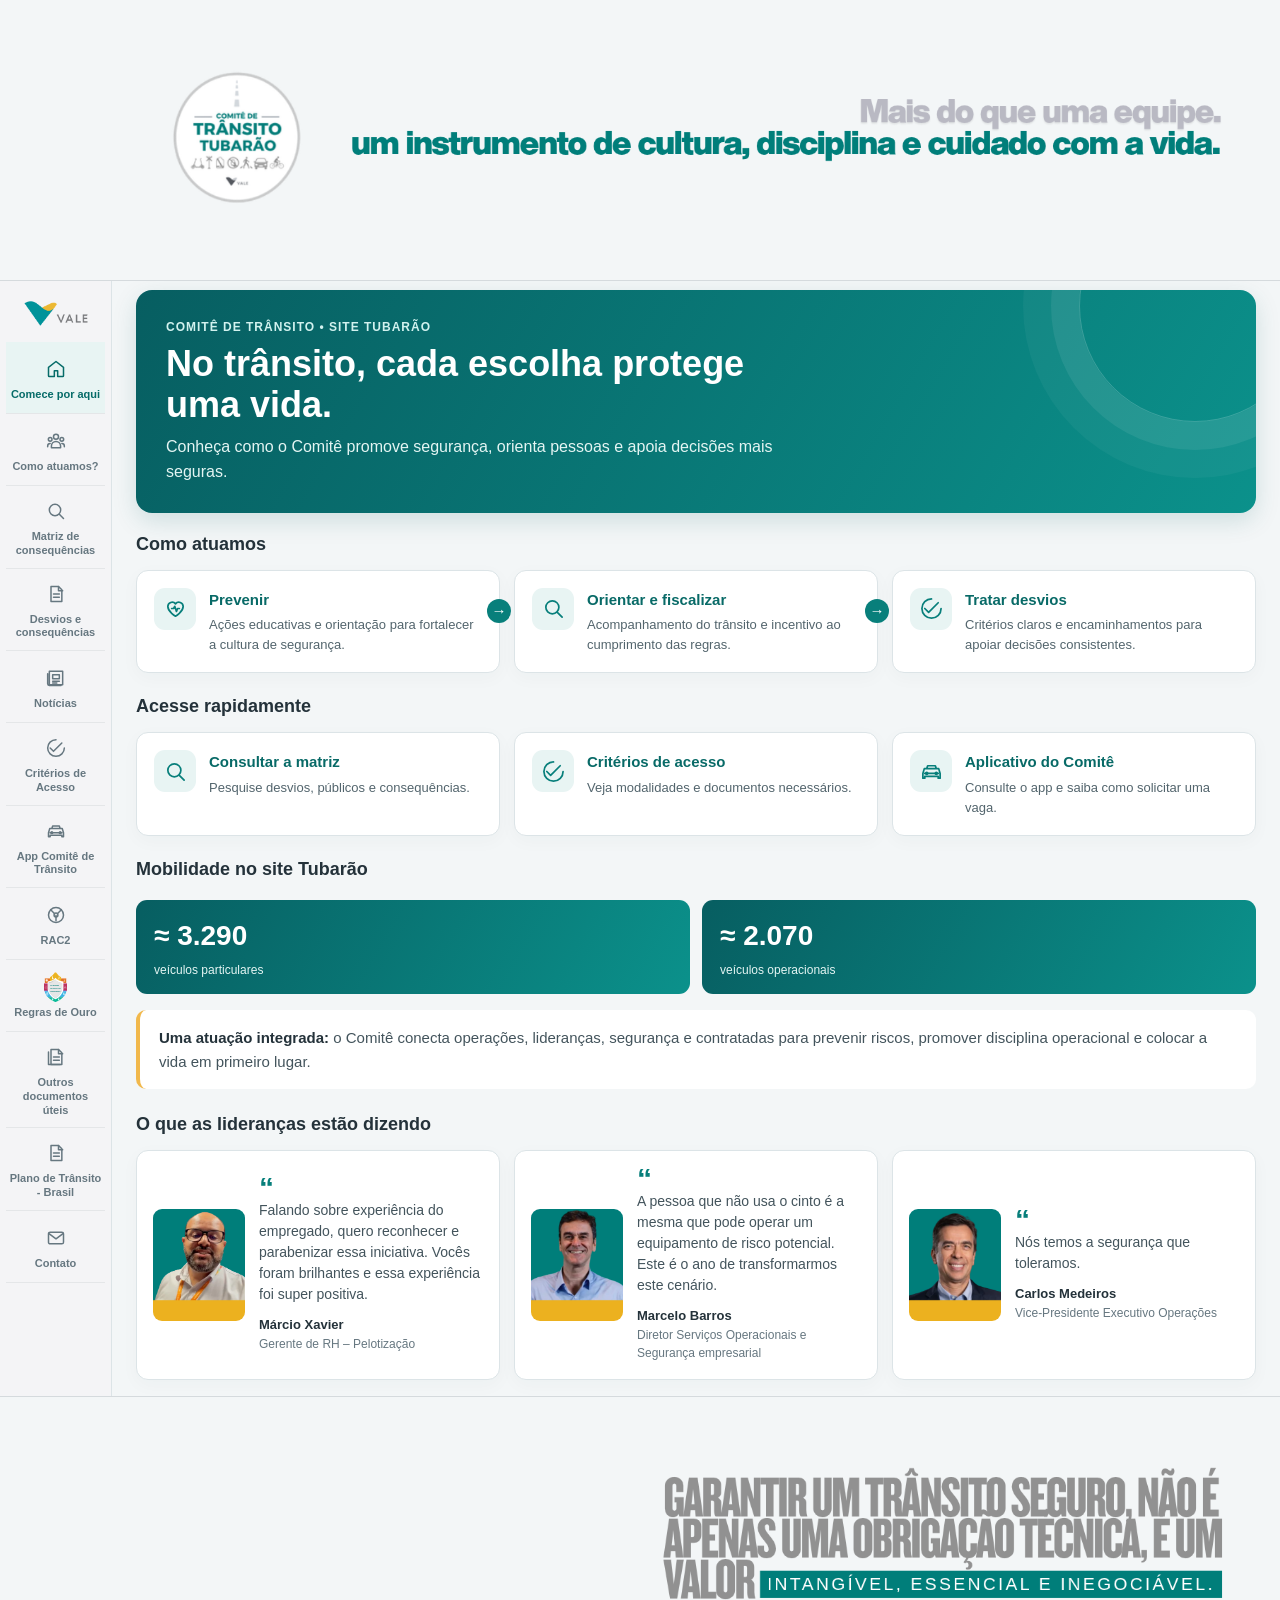
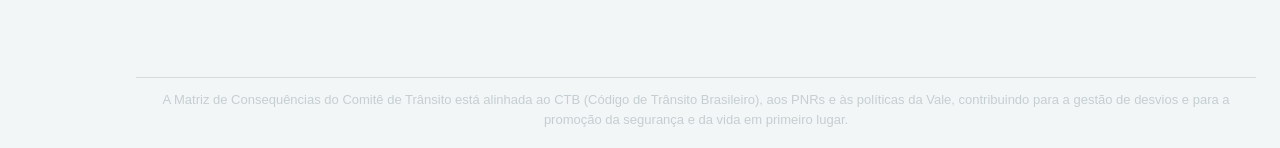
==== commit 89db2507: "Add files via upload" ====
--- a/index.html
+++ b/index.html
@@ -83,7 +83,7 @@
 <a class="nav-link" href="https://vale.softexpert.com/se/v60887/document/dc_view_document/api_view_document.php?cddocument=31515&nmfile=PRO_021346_Plano+de+Tr%C3%A2nsito+da+Explora%C3%A7%C3%A3o+Brasil.pdf" target="_blank" rel="noopener noreferrer"><span class="ico"><svg aria-hidden="true"><use href="#i-report"/></svg></span>Plano de Trânsito - Brasil</a>
 <button data-page="fale-conosco"><span class="ico"><svg aria-hidden="true"><use href="#i-mail"/></svg></span>Contato</button>
 
-</nav><div class="side-bottom">Base documental Rev. 04 • 05/11/2026</div></aside>
+</nav></aside>
 <main>
 <section class="page active" id="page-inicio">
 <div class="home-hero"><p class="eyebrow">Comitê de Trânsito • site Tubarão</p><h1>No trânsito, cada escolha protege uma vida.</h1><p>Conheça como o Comitê promove segurança, orienta pessoas e apoia decisões mais seguras.</p></div>
@@ -110,7 +110,7 @@
 </div>
 </section>
 <section class="page" id="page-consulta">
-<h2 class="page-title">Matriz de consequências</h2><p class="page-sub">Selecione o desvio, o público envolvido e a reincidência.</p>
+<h2 class="page-title">Matriz de consequências</h2><p class="page-sub">Selecione o desvio, o público envolvido e a reincidência.</p><p class="muted">Base documental Rev. 04 • 05/11/2026</p>
 <div class="stats dashboard-stats"><div class="stat"><strong id="statDevs">0</strong><span>Tipos de desvio cadastrados</span></div><div class="stat"><strong id="statGroups">0</strong><span>Regras / grupos de aplicação</span></div><div class="stat"><strong id="statPublics">0</strong><span>Públicos cadastrados</span></div><div class="stat"><strong id="statSpeed">3</strong><span>Faixas específicas de velocidade</span></div></div>
 <div class="panel"><div class="grid"><div class="full"><label id="deviationLabel">Tipo de desvio</label><div class="deviation-picker"><button type="button" id="deviationPickerButton" aria-haspopup="listbox" aria-expanded="false" aria-labelledby="deviationLabel deviationPickerButton">Selecione um desvio...</button><div class="deviation-menu" id="deviationPickerMenu" hidden><input id="deviationSearch" type="search" placeholder="Buscar desvio..." aria-label="Buscar desvio"><div class="deviation-options" id="deviationOptions" role="listbox" aria-labelledby="deviationLabel"></div></div></div><select id="deviation" hidden><option value="">Selecione um desvio...</option></select></div>
 <div><label>Público / vínculo do envolvido</label><select id="person" disabled><option value="">Selecione primeiro o desvio</option></select></div>
@@ -183,8 +183,8 @@
 </section>
 <section class="page" id="page-fale-conosco">
 <h2 class="page-title">Contato</h2>
-<p class="page-sub">Para enviar sugestões, reclamações, dúvidas e outras contribuições utilize os canais abaixo: <a href="mailto:comite.transito.tubarao@vale.com">comite.transito.tubarao@vale.com</a> ou WhatsApp (28) 99921-8458.</p>
-<div class="actions" style="margin:0 0 16px"><a class="primary resource-link" href="https://web.whatsapp.com/send?phone=5528999218458" target="_blank" rel="noopener noreferrer" aria-label="Abrir conversa no WhatsApp com o Comitê de Trânsito"><svg aria-hidden="true" viewBox="0 0 24 24" style="width:18px;height:18px;vertical-align:-4px;margin-right:6px;fill:currentColor"><path d="M20.52 3.48A11.82 11.82 0 0 0 12.1 0C5.55 0 .22 5.33.22 11.88c0 2.1.55 4.14 1.6 5.94L.12 24l6.34-1.66a11.9 11.9 0 0 0 5.64 1.43h.01c6.55 0 11.88-5.33 11.88-11.88 0-3.17-1.23-6.15-3.47-8.41ZM12.1 21.75a9.9 9.9 0 0 1-5.04-1.38l-.36-.21-3.76.99 1-3.67-.23-.38a9.86 9.86 0 0 1-1.52-5.22c0-5.47 4.45-9.92 9.92-9.92a9.86 9.86 0 0 1 7.02 2.91 9.86 9.86 0 0 1 2.9 7.02c0 5.47-4.45 9.92-9.92 9.92Zm5.44-7.43c-.3-.15-1.77-.87-2.05-.97-.27-.1-.47-.15-.67.15-.2.3-.77.97-.94 1.17-.17.2-.35.22-.65.07-.3-.15-1.26-.46-2.4-1.47-.89-.79-1.49-1.77-1.66-2.07-.17-.3-.02-.46.13-.61.14-.14.3-.35.45-.52.15-.17.2-.3.3-.5.1-.2.05-.37-.02-.52-.08-.15-.67-1.62-.92-2.22-.24-.58-.48-.5-.67-.51h-.57c-.2 0-.52.08-.8.37-.27.3-1.04 1.02-1.04 2.49 0 1.47 1.07 2.89 1.22 3.09.15.2 2.1 3.21 5.09 4.5.71.31 1.27.5 1.7.64.72.23 1.37.2 1.89.12.58-.09 1.77-.72 2.02-1.42.25-.7.25-1.3.17-1.42-.07-.13-.27-.2-.57-.35Z"/></svg>Clique aqui e converse agora</a></div>
+<p class="page-sub">Para enviar sugestões, reclamações, dúvidas e outras contribuições utilize o email: <a href="mailto:comite.transito.tubarao@vale.com">comite.transito.tubarao@vale.com</a> ou telefone (28) 99921-8458.</p>
+<div class="actions" style="margin:0 0 16px"><a id="whatsappContactLink" class="primary resource-link" href="https://web.whatsapp.com/send?phone=5528999218458" target="_blank" rel="noopener noreferrer" aria-label="Abrir conversa no WhatsApp com o Comitê de Trânsito"><svg aria-hidden="true" viewBox="0 0 24 24" style="width:18px;height:18px;vertical-align:-4px;margin-right:6px;fill:currentColor"><path d="M20.52 3.48A11.82 11.82 0 0 0 12.1 0C5.55 0 .22 5.33.22 11.88c0 2.1.55 4.14 1.6 5.94L.12 24l6.34-1.66a11.9 11.9 0 0 0 5.64 1.43h.01c6.55 0 11.88-5.33 11.88-11.88 0-3.17-1.23-6.15-3.47-8.41ZM12.1 21.75a9.9 9.9 0 0 1-5.04-1.38l-.36-.21-3.76.99 1-3.67-.23-.38a9.86 9.86 0 0 1-1.52-5.22c0-5.47 4.45-9.92 9.92-9.92a9.86 9.86 0 0 1 7.02 2.91 9.86 9.86 0 0 1 2.9 7.02c0 5.47-4.45 9.92-9.92 9.92Zm5.44-7.43c-.3-.15-1.77-.87-2.05-.97-.27-.1-.47-.15-.67.15-.2.3-.77.97-.94 1.17-.17.2-.35.22-.65.07-.3-.15-1.26-.46-2.4-1.47-.89-.79-1.49-1.77-1.66-2.07-.17-.3-.02-.46.13-.61.14-.14.3-.35.45-.52.15-.17.2-.3.3-.5.1-.2.05-.37-.02-.52-.08-.15-.67-1.62-.92-2.22-.24-.58-.48-.5-.67-.51h-.57c-.2 0-.52.08-.8.37-.27.3-1.04 1.02-1.04 2.49 0 1.47 1.07 2.89 1.22 3.09.15.2 2.1 3.21 5.09 4.5.71.31 1.27.5 1.7.64.72.23 1.37.2 1.89.12.58-.09 1.77-.72 2.02-1.42.25-.7.25-1.3.17-1.42-.07-.13-.27-.2-.57-.35Z"/></svg>Clique aqui e converse agora</a></div>
 </section>
 
 </main></div><footer><img class="footer-banner" src="rodap%C3%A9%20-%20comit%C3%AA.png" alt="Garantir um trânsito seguro não é apenas uma obrigação técnica, é um valor intangível, essencial e inegociável."><p class="footer-note">A Matriz de Consequências do Comitê de Trânsito está alinhada ao CTB (Código de Trânsito Brasileiro), aos PNRs e às políticas da Vale, contribuindo para a gestão de desvios e para a promoção da segurança e da vida em primeiro lugar.</p></footer>
@@ -514,7 +514,7 @@
 }
 ensureContinuousFeedbackFirstEvent();
 function printPage(mode){document.body.classList.remove("print-consult","print-report","print-criteria");document.body.classList.add(mode==="consult"?"print-consult":mode==="criteria"?"print-criteria":"print-report");window.print();document.body.classList.remove("print-consult","print-report","print-criteria")}
-function go(page){document.querySelectorAll(".page").forEach(x=>x.classList.toggle("active",x.id==="page-"+page));document.querySelectorAll("nav button").forEach(x=>x.classList.toggle("active",x.dataset.page===page));renderAll()}
+function go(page){document.querySelectorAll(".page").forEach(x=>x.classList.toggle("active",x.id==="page-"+page));document.querySelectorAll("nav button").forEach(x=>x.classList.toggle("active",x.dataset.page===page));renderAll();window.scrollTo({top:0,behavior:"smooth"})}
 document.querySelectorAll("nav button").forEach(b=>b.addEventListener("click",()=>go(b.dataset.page)));
 function speedDeviationOrder(label){return String(label).includes(">7%")?0:String(label).includes(">20%")?1:String(label).includes(">50%")?2:-1}
 function compareDeviationLabels(a,b){const orderA=speedDeviationOrder(a),orderB=speedDeviationOrder(b);return orderA>=0&&orderB>=0?orderA-orderB:String(a).localeCompare(String(b),"pt-BR")}
@@ -1227,6 +1227,9 @@
  databaseAuthoritative=true;
  persist();
 }
-loadOfficialRev04Matrix();
-renderAll();
+ loadOfficialRev04Matrix();
+ const whatsappContactLink=document.getElementById("whatsappContactLink");
+ const isMobileDevice=/Android|iPhone|iPad|iPod/i.test(navigator.userAgent)||(navigator.platform==="MacIntel"&&navigator.maxTouchPoints>1);
+ if(isMobileDevice){whatsappContactLink.href="whatsapp://send?phone=5528999218458";whatsappContactLink.removeAttribute("target");}
+ renderAll();
 </script></body></html>
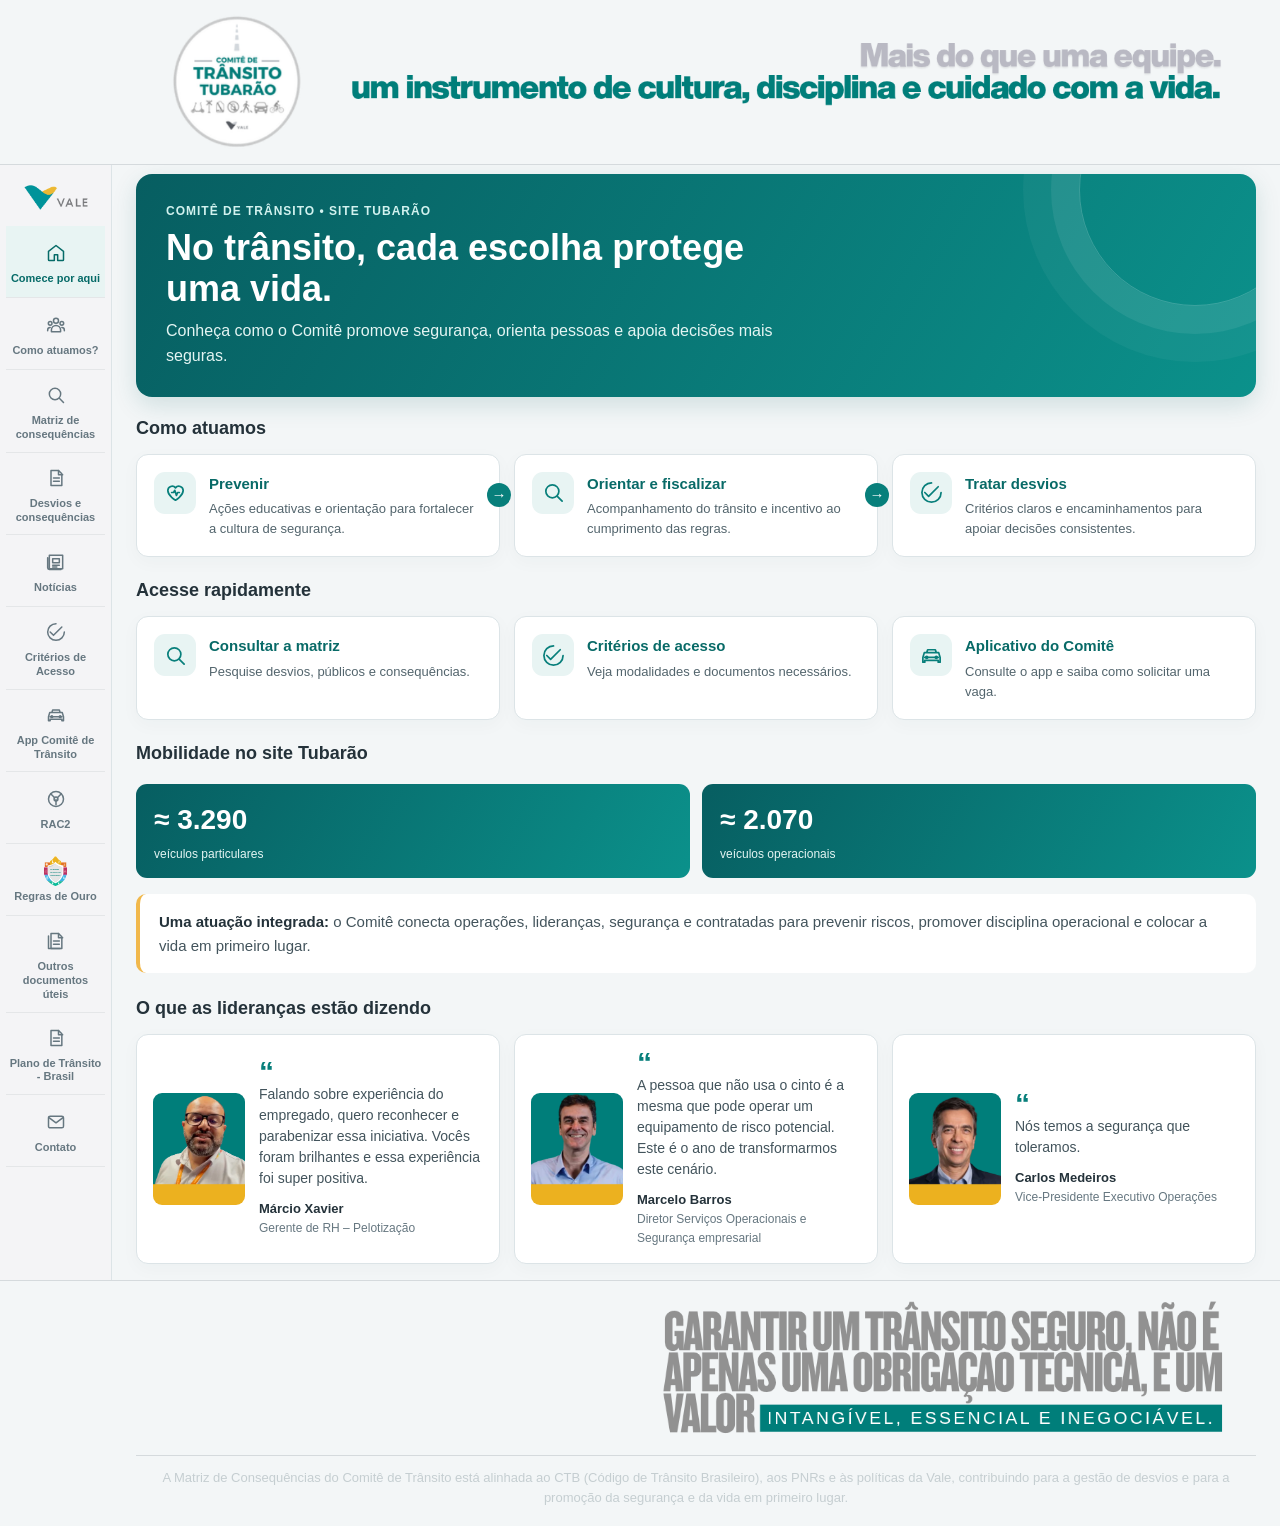
==== commit 076ce3b1: "Add files via upload" ====
--- a/index.html
+++ b/index.html
@@ -562,7 +562,7 @@
 }
 document.getElementById("deviation").addEventListener("change",()=>{renderDeviationPicker();const val=deviation.value;person.innerHTML='<option value="">Selecione...</option>';person.disabled=!val;result.className="result";result.innerHTML="";if(!val)return;audiencesForEvent(val).forEach(p=>person.add(new Option(p,p)))});
 function sortedConsequences(items){return (items||[]).flatMap(item=>String(item).replace(/\.\s+(?=[A-ZÁÉÍÓÚÂÊÔÃÕÇ])/gu,".\n").split("\n").map(text=>text.trim()).filter(Boolean)).sort((a,b)=>a.localeCompare(b,"pt-BR"))}
-function renderList(items){return items&&items.length?'<ul>'+sortedConsequences(items).map(x=>'<li>'+escapeHtml(x)+'</li>').join("")+'</ul>':'<div class="empty">Não há consequência cadastrada para esta combinação. Encaminhe para validação da área responsável.</div>'}
+function renderList(items){return items&&items.length?'<div>'+sortedConsequences(items).map(escapeHtml).join("<br>")+'</div>':'<div class="empty">Não há consequência cadastrada para esta combinação. Encaminhe para validação da área responsável.</div>'}
 function consultConsequence(){const ev=deviation.value,p=person.value,occ=occurrence.value;if(!ev||!p)return
 const k=occ,g=groupForAudience(ev,p);if(!g){result.className="result show";result.innerHTML='<div class="empty">Regra não localizada para esta combinação.</div>';return}
 const pot=g.potential,items=[...(g.outcomes[k]||[])],label=k==="first"?"1º evento":k==="second"?"1ª reincidência":"Demais reincidências";
@@ -1220,7 +1220,10 @@
  speedEvents=[
   {id:"REV04_SPEED_21",label:"Excesso de velocidade (>7% e <=20%)",potential:"N5",classification:"N5",audience:speed,people:[speed],outcomes:{first:["Advertência Verbal"],second:["Advertência escrita"],more:["Aplicar Comitê Pela Vida (PNR-000267 - Gestão de Condutas para SSMA)"]}},
   {id:"REV04_SPEED_22",label:"Excesso de velocidade (>20% <=50%)",potential:"N3",classification:"N3",audience:speed,people:[speed],outcomes:{first:["Advertência escrita"],second:["Suspensão de RAC"],more:["Aplicar Comitê Pela Vida (PNR-000267 - Gestão de Condutas para SSMA)"]}},
-  {id:"REV04_SPEED_23",label:"Excesso de velocidade (>50% e/ou >120km/h)",potential:"N3",classification:"N3",audience:speed,people:[speed],outcomes:{first:["Aplicar Comitê Pela Vida (PNR-000267 - Gestão de Condutas para SSMA)"],second:["Aplicar Comitê Pela Vida (PNR-000267 - Gestão de Condutas para SSMA)"],more:["Aplicar Comitê Pela Vida (PNR-000267 - Gestão de Condutas para SSMA)"]}}
+  {id:"REV04_SPEED_23",label:"Excesso de velocidade (>50% e/ou >120km/h)",potential:"N3",classification:"N3",audience:speed,people:[speed],outcomes:{first:["Aplicar Comitê Pela Vida (PNR-000267 - Gestão de Condutas para SSMA)"],second:["Aplicar Comitê Pela Vida (PNR-000267 - Gestão de Condutas para SSMA)"],more:["Aplicar Comitê Pela Vida (PNR-000267 - Gestão de Condutas para SSMA)"]}},
+  {id:"REV04_SPEED_24",label:"Ultrapassagem em local proibido e acesso a área de manobra",potential:"N3",classification:"N3",audience:nonMobilized,people:[vale],outcomes:{first:["Aplicar Comitê Pela Vida (PNR-000267 - Gestão de Condutas para SSMA)."],second:["Aplicar Comitê Pela Vida (PNR-000267 - Gestão de Condutas para SSMA)."],more:["Aplicar Comitê Pela Vida (PNR-000267 - Gestão de Condutas para SSMA)."]}},
+  {id:"REV04_24_2",label:"Ultrapassagem em local proibido e acesso a área de manobra",potential:"N3",classification:"N3",audience:contractor,people:[contractor],outcomes:{first:["Aplicar Comitê Pela Vida (PNR-000267 - Gestão de Condutas para SSMA)."],second:["Aplicar Comitê Pela Vida (PNR-000267 - Gestão de Condutas para SSMA)."],more:["Aplicar Comitê Pela Vida (PNR-000267 - Gestão de Condutas para SSMA)."]}},
+  {id:"REV04_24_3",label:"Ultrapassagem em local proibido e acesso a área de manobra",potential:"N3",classification:"N3",audience:nonMobilized,people:[nonMobilized],outcomes:{first:["Aplicar Comitê Pela Vida (PNR-000267 - Gestão de Condutas para SSMA)."],second:["Aplicar Comitê Pela Vida (PNR-000267 - Gestão de Condutas para SSMA)."],more:["Aplicar Comitê Pela Vida (PNR-000267 - Gestão de Condutas para SSMA)."]}}
  ];
  publics=[vale,contractor,nonMobilized,all,speed];
  hiddenDeviations=[];
